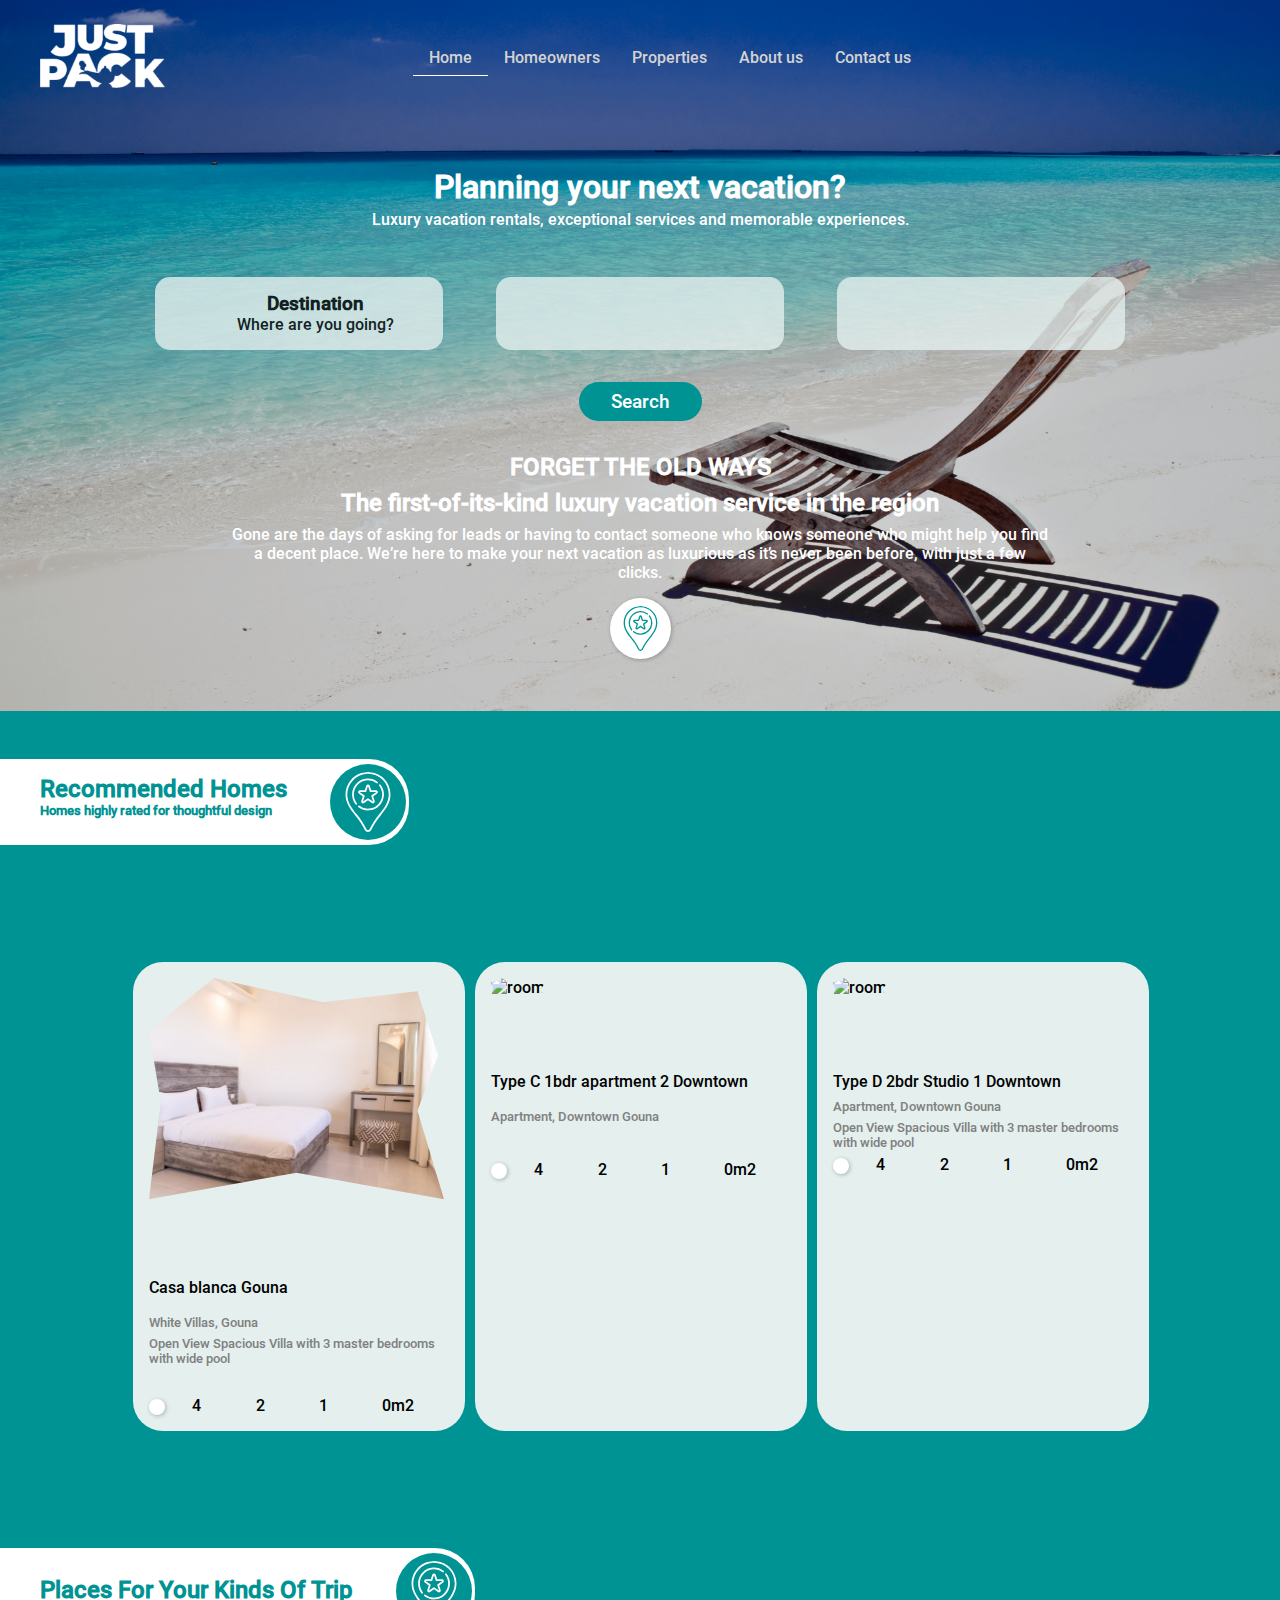
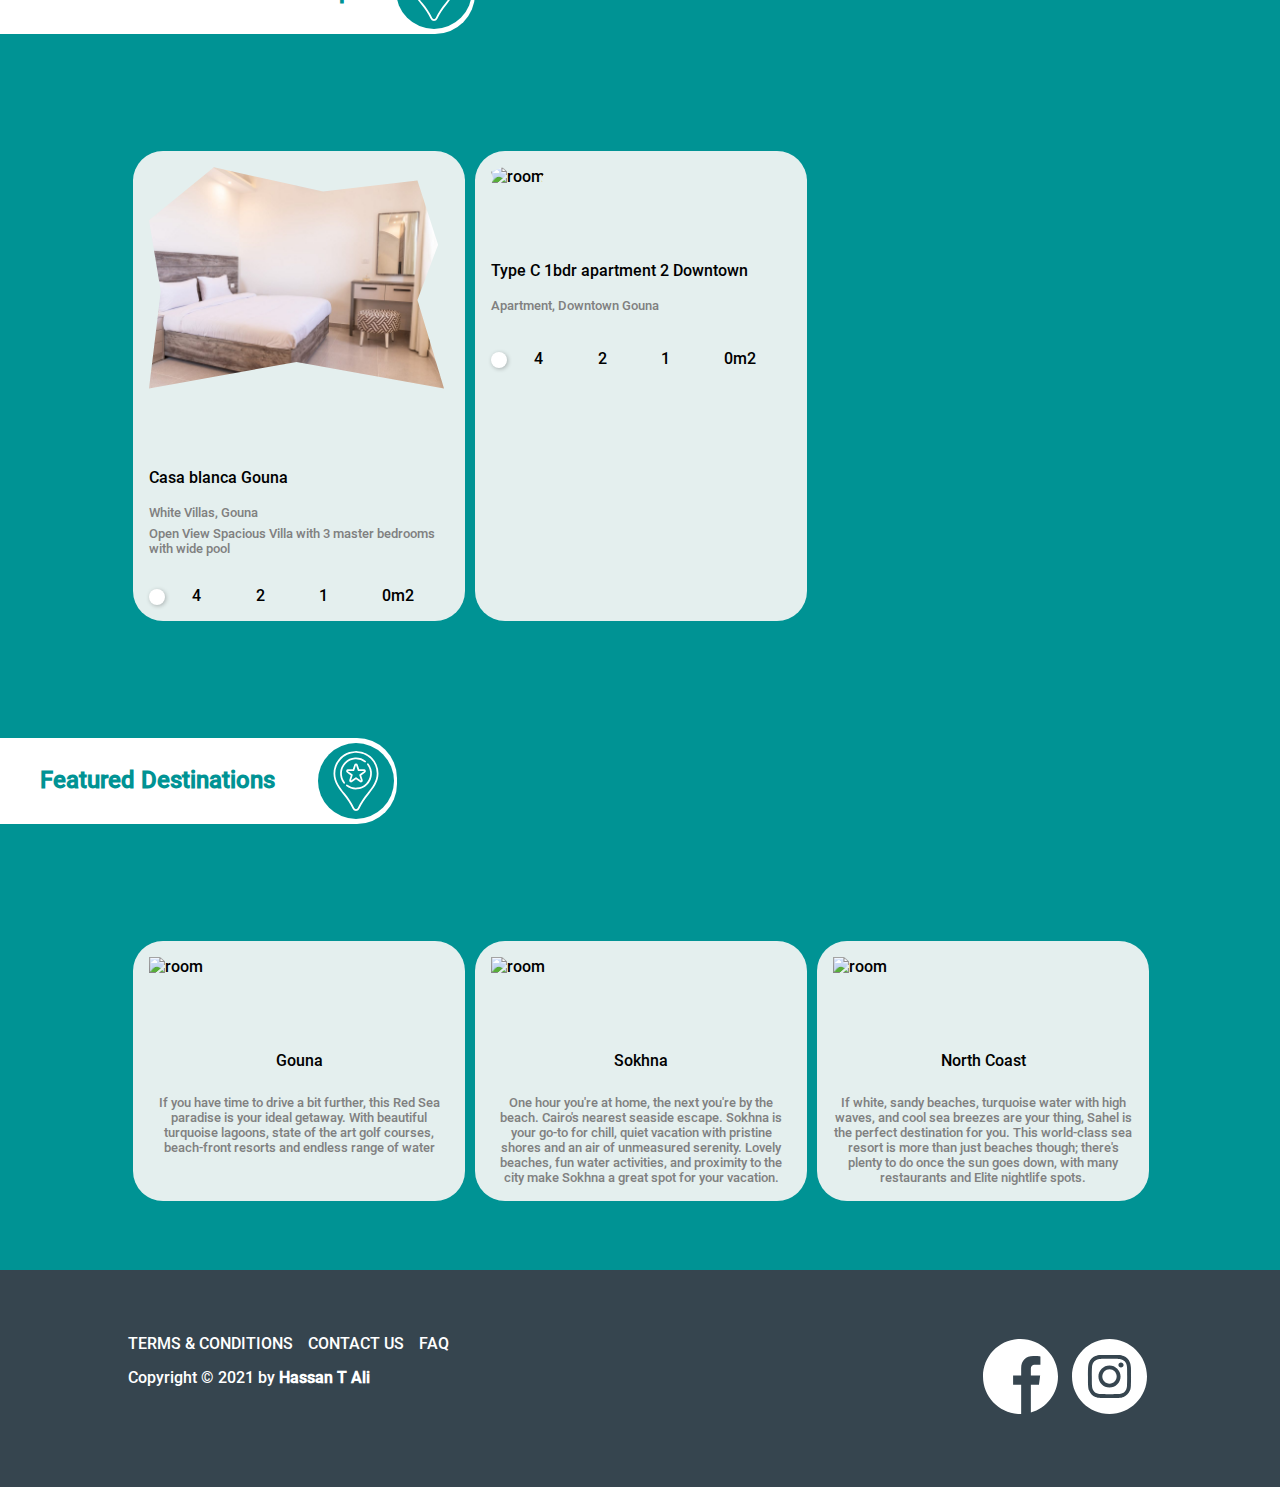
==== index.html @ eb142987 "add footer feature and static slider and two more banner" ====
<!DOCTYPE html>
<html lang="en">

<head>
    <meta charset="UTF-8">
    <meta http-equiv="X-UA-Compatible" content="IE=edge">
    <meta name="viewport" content="width=device-width, initial-scale=1.0">
    <title>Just Pack</title>
    <link rel="stylesheet" href="CSS/utilities.css">
    <link rel="stylesheet" href="CSS/style.css">
    <link rel="stylesheet" href="https://cdnjs.cloudflare.com/ajax/libs/font-awesome/6.0.0-beta3/css/all.min.css"
        integrity="sha512-Fo3rlrZj/k7ujTnHg4CGR2D7kSs0v4LLanw2qksYuRlEzO+tcaEPQogQ0KaoGN26/zrn20ImR1DfuLWnOo7aBA=="
        crossorigin="anonymous" referrerpolicy="no-referrer" />
</head>

<body>
    <header class="img-bg">
        <!-- Navbar -->
        <div class="navbar navbar-container container">
            <img src="images/Layer_1.png" alt="logo">
            <nav>
                <ul>
                    <li class="active"><a href="#">Home</a></li>
                    <li><a href="#">Homeowners</a></li>
                    <li><a href="#">Properties</a></li>
                    <li><a href="#">About us</a></li>
                    <li><a href="#">Contact us</a></li>
                    <li><i class="fas fa-globe-americas fa-2x"></i></li>
                </ul>
            </nav>
            <div class="end-nav">
                <ul>
                    <li><i class="fas fa-question-circle fa-2x"></i></li>
                    <li><i class="fas fa-sign-out-alt fa-2x"></i></li>
                </ul>
            </div>
        </div>
        <div class="title container">
            <h1>Planning your next vacation?</h1>
            <p>Luxury vacation rentals, exceptional services and memorable experiences.</p>
        </div>
        <form>
            <div class="checkout-from container">
                <div class="checkout checkout-btn">
                    <i class="fas fa-suitcase-rolling fa-2x"></i>
                    <div>
                        <h3>Destination</h3>
                        <p>Where are you going?</p>
                    </div>
                </div>
                <div class="checkout"></div>
                <div class="checkout"></div>
            </div>
            <button type="submit" class="search-btn">Search</button>
        </form>
        <div class="description container">
            <h2>FORGET THE OLD WAYS</h2>
            <h2 class="description-second-header">The first-of-its-kind luxury vacation service in the region</h3>
                <p class="description-paragraph">Gone are the days of asking for leads or having to contact someone
                    who
                    knows someone who might help
                    you
                    find a decent place. We’re here to make your next vacation as luxurious as it’s never been
                    before,
                    with
                    just a few clicks.</p>
                <div class="circle">
                    <img src="images/pin.svg" alt="pin">
                </div>
        </div>
    </header>
    <div class="banner">
        <div class="inline-block">
            <div class="bullet">
                <div class="banner-text">
                    <h2>Recommended Homes</h2>
                    <h5>Homes highly rated for thoughtful design</h5>
                </div>
                <img src="images/pin2.svg" alt="pin">
            </div>
        </div>
    </div>
    <div class="hotel-slider">
        <div class="prev" id="prevBtn"><i class="fas fa-arrow-circle-left fa-2x"></i></div>
        <div>
            <div class="slide-item displayFlex slide-visible">
                <div class="slide">
                    <div class="card-img">
                        <img src="images/hotel-one.jpg" alt="room">
                    </div>
                    <div class="card-description">
                        <a href="#">Casa blanca Gouna</a>
                        <div class="card-space">
                            <div class="card-location">
                                <i class="fas fa-map-marker-alt"></i>
                                <p>White Villas, Gouna</p>
                            </div>
                            <p>
                                Open View Spacious Villa with 3 master bedrooms with wide pool
                            </p>
                        </div>
                    </div>
                    <div class="card-icons">
                        <div class="circle-icon"><i class="fas fa-hand-point-up"></i></div>
                        <div class="icon-no">
                            <i class="fas fa-users"></i>
                            <span>4</span>
                        </div>
                        <div class="icon-no">
                            <i class="fas fa-bed"></i>
                            <span>2</span>
                        </div>
                        <div class="icon-no">
                            <i class="fas fa-bath"></i>
                            <span>1</span>
                        </div>
                        <div class="icon-no">
                            <i class="far fa-square"></i>
                            <span>0m2</span>
                        </div>
                    </div>
                </div>
                <div class="slide">
                    <div class="card-img">
                        <img src="https://www.justpack.app/wp-content/uploads/2021/10/Downtown-Keys-El-Gouna-Red-Sea-one-Bedroom-Apartment-living-room-and-TV-H20-vacation-rental-1.jpg"
                            alt="room">
                    </div>
                    <div class="card-description">
                        <a href="#">Type C 1bdr apartment 2 Downtown</a>
                        <div class="card-space">
                            <div class="card-location">
                                <i class="fas fa-map-marker-alt"></i>
                                <p> Apartment, Downtown Gouna</p>
                            </div>
                            <p></p>
                        </div>
                    </div>
                    <div class="card-icons">
                        <div class="circle-icon"><i class="fas fa-hand-point-up"></i></div>
                        <div class="icon-no">
                            <i class="fas fa-users"></i>
                            <span>4</span>
                        </div>
                        <div class="icon-no">
                            <i class="fas fa-bed"></i>
                            <span>2</span>
                        </div>
                        <div class="icon-no">
                            <i class="fas fa-bath"></i>
                            <span>1</span>
                        </div>
                        <div class="icon-no">
                            <i class="far fa-square"></i>
                            <span>0m2</span>
                        </div>
                    </div>
                </div>
                <div class="slide">
                    <div class="card-img">
                        <img src="https://www.justpack.app/wp-content/uploads/2021/10/20210130-DSC01580-Edit-4.jpg"
                            alt="room">
                    </div>
                    <div class="card-description">
                        <a href="#">Type D 2bdr Studio 1 Downtown </a>
                        <div class="card-location">
                            <i class="fas fa-map-marker-alt"></i>
                            <p>Apartment, Downtown Gouna</p>
                        </div>
                        <p>
                            Open View Spacious Villa with 3 master bedrooms with wide pool
                        </p>
                    </div>
                    <div class="card-icons">
                        <div class="circle-icon"><i class="fas fa-hand-point-up"></i></div>
                        <div class="icon-no">
                            <i class="fas fa-users"></i>
                            <span>4</span>
                        </div>
                        <div class="icon-no">
                            <i class="fas fa-bed"></i>
                            <span>2</span>
                        </div>
                        <div class="icon-no">
                            <i class="fas fa-bath"></i>
                            <span>1</span>
                        </div>
                        <div class="icon-no">
                            <i class="far fa-square"></i>
                            <span>0m2</span>
                        </div>
                    </div>
                </div>
            </div>
            <div class="slide-item displayFlex">
                <div class="slide">
                    <div class="card-img">
                        <img src="https://www.justpack.app/wp-content/uploads/2021/12/WhatsApp-Image-2021-12-04-at-3.42.44-PM-12-1-1200x900.jpeg"
                            alt="room">
                    </div>
                    <div class="card-description">
                        <a href="#">Casa blanca Gouna</a>
                        <div class="card-space">
                            <div class="card-location">
                                <i class="fas fa-map-marker-alt"></i>
                                <p>White Villas, Gouna</p>
                            </div>
                            <p>
                                Open View Spacious Villa with 3 master bedrooms with wide pool
                            </p>
                        </div>
                    </div>
                    <div class="card-icons">
                        <div class="circle-icon"><i class="fas fa-hand-point-up"></i></div>
                        <div class="icon-no">
                            <i class="fas fa-users"></i>
                            <span>4</span>
                        </div>
                        <div class="icon-no">
                            <i class="fas fa-bed"></i>
                            <span>2</span>
                        </div>
                        <div class="icon-no">
                            <i class="fas fa-bath"></i>
                            <span>1</span>
                        </div>
                        <div class="icon-no">
                            <i class="far fa-square"></i>
                            <span>0m2</span>
                        </div>
                    </div>
                </div>
                <div class="slide">
                    <div class="card-img">
                        <img src="https://www.justpack.app/wp-content/uploads/2021/12/WhatsApp-Image-2021-12-04-at-3.42.44-PM-8-1200x900.jpeg"
                            alt="room">
                    </div>
                    <div class="card-description">
                        <a href="#">Type C 1bdr apartment 2 Downtown</a>
                        <div class="card-space">
                            <div class="card-location">
                                <i class="fas fa-map-marker-alt"></i>
                                <p> Apartment, Downtown Gouna</p>
                            </div>
                            <p></p>
                        </div>
                    </div>
                    <div class="card-icons">
                        <div class="circle-icon"><i class="fas fa-hand-point-up"></i></div>
                        <div class="icon-no">
                            <i class="fas fa-users"></i>
                            <span>4</span>
                        </div>
                        <div class="icon-no">
                            <i class="fas fa-bed"></i>
                            <span>2</span>
                        </div>
                        <div class="icon-no">
                            <i class="fas fa-bath"></i>
                            <span>1</span>
                        </div>
                        <div class="icon-no">
                            <i class="far fa-square"></i>
                            <span>0m2</span>
                        </div>
                    </div>
                </div>
                <div class="slide">
                    <div class="card-img">
                        <img src="https://www.justpack.app/wp-content/uploads/2021/12/WhatsApp-Image-2021-12-04-at-3.42.44-PM-4-1-1200x900.jpeg"
                            alt="room">
                    </div>
                    <div class="card-description">
                        <a href="#">Type D 2bdr Studio 1 Downtown </a>
                        <div class="card-location">
                            <i class="fas fa-map-marker-alt"></i>
                            <p>Apartment, Downtown Gouna</p>
                        </div>
                        <p>
                            Open View Spacious Villa with 3 master bedrooms with wide pool
                        </p>
                    </div>
                    <div class="card-icons">
                        <div class="circle-icon"><i class="fas fa-hand-point-up"></i></div>
                        <div class="icon-no">
                            <i class="fas fa-users"></i>
                            <span>4</span>
                        </div>
                        <div class="icon-no">
                            <i class="fas fa-bed"></i>
                            <span>2</span>
                        </div>
                        <div class="icon-no">
                            <i class="fas fa-bath"></i>
                            <span>1</span>
                        </div>
                        <div class="icon-no">
                            <i class="far fa-square"></i>
                            <span>0m2</span>
                        </div>
                    </div>
                </div>
            </div>
            <div class="slide-item displayFlex">
                <div class="slide">
                    <div class="card-img">
                        <img src="https://www.justpack.app/wp-content/uploads/2021/10/El-Gouna-Red-Sea-H1-Building-Exterior-2-1-1200x900.jpg"
                            alt="room">
                    </div>
                    <div class="card-description">
                        <a href="#">Casa blanca Gouna</a>
                        <div class="card-space">
                            <div class="card-location">
                                <i class="fas fa-map-marker-alt"></i>
                                <p>White Villas, Gouna</p>
                            </div>
                            <p>
                                Open View Spacious Villa with 3 master bedrooms with wide pool
                            </p>
                        </div>
                    </div>
                    <div class="card-icons">
                        <div class="circle-icon"><i class="fas fa-hand-point-up"></i></div>
                        <div class="icon-no">
                            <i class="fas fa-users"></i>
                            <span>4</span>
                        </div>
                        <div class="icon-no">
                            <i class="fas fa-bed"></i>
                            <span>2</span>
                        </div>
                        <div class="icon-no">
                            <i class="fas fa-bath"></i>
                            <span>1</span>
                        </div>
                        <div class="icon-no">
                            <i class="far fa-square"></i>
                            <span>0m2</span>
                        </div>
                    </div>
                </div>
                <div class="slide">
                    <div class="card-img">
                        <img src="https://www.justpack.app/wp-content/uploads/2021/10/El-Gouna-Red-Sea-Two-Bedroom-Apartment-Terrace-1-1200x900.jpg"
                            alt="room">
                    </div>
                    <div class="card-description">
                        <a href="#">Type C 1bdr apartment 2 Downtown</a>
                        <div class="card-space">
                            <div class="card-location">
                                <i class="fas fa-map-marker-alt"></i>
                                <p> Apartment, Downtown Gouna</p>
                            </div>
                            <p></p>
                        </div>
                    </div>
                    <div class="card-icons">
                        <div class="circle-icon"><i class="fas fa-hand-point-up"></i></div>
                        <div class="icon-no">
                            <i class="fas fa-users"></i>
                            <span>4</span>
                        </div>
                        <div class="icon-no">
                            <i class="fas fa-bed"></i>
                            <span>2</span>
                        </div>
                        <div class="icon-no">
                            <i class="fas fa-bath"></i>
                            <span>1</span>
                        </div>
                        <div class="icon-no">
                            <i class="far fa-square"></i>
                            <span>0m2</span>
                        </div>
                    </div>
                </div>
                <div class="slide">
                    <div class="card-img">
                        <img src="https://www.justpack.app/wp-content/uploads/2021/10/Downtown-Keys-El-Gouna-Red-Sea-one-Bedroom-Apartment-King-bed-H20-vacation-rentals-1-1200x900.jpg"
                            alt="room">
                    </div>
                    <div class="card-description">
                        <a href="#">Type D 2bdr Studio 1 Downtown </a>
                        <div class="card-location">
                            <i class="fas fa-map-marker-alt"></i>
                            <p>Apartment, Downtown Gouna</p>
                        </div>
                        <p>
                            Open View Spacious Villa with 3 master bedrooms with wide pool
                        </p>
                    </div>
                    <div class="card-icons">
                        <div class="circle-icon"><i class="fas fa-hand-point-up"></i></div>
                        <div class="icon-no">
                            <i class="fas fa-users"></i>
                            <span>4</span>
                        </div>
                        <div class="icon-no">
                            <i class="fas fa-bed"></i>
                            <span>2</span>
                        </div>
                        <div class="icon-no">
                            <i class="fas fa-bath"></i>
                            <span>1</span>
                        </div>
                        <div class="icon-no">
                            <i class="far fa-square"></i>
                            <span>0m2</span>
                        </div>
                    </div>
                </div>
            </div>
        </div>
        <div class="next" id="nextBtn"><i class="fas fa-arrow-circle-right fa-2x"></i></div>
    </div>
    <div class="banner">
        <div class="inline-block">
            <div class="bullet">
                <div class="banner-text single-title">
                    <h2>Places For Your Kinds Of Trip</h2>
                </div>
                <img src="images/pin2.svg" alt="pin">
            </div>
        </div>
    </div>
    <div class="hotel-slider">
        <div class="prev-second"><i class="fas fa-arrow-circle-left fa-2x"></i></div>
        <div>
            <div class="slide-item-second displayFlex slide-visible">
                <div class="slide">
                    <div class="card-img">
                        <img src="images/hotel-one.jpg" alt="room">
                    </div>
                    <div class="card-description">
                        <a href="#">Casa blanca Gouna</a>
                        <div class="card-space">
                            <div class="card-location">
                                <i class="fas fa-map-marker-alt"></i>
                                <p>White Villas, Gouna</p>
                            </div>
                            <p>
                                Open View Spacious Villa with 3 master bedrooms with wide pool
                            </p>
                        </div>
                    </div>
                    <div class="card-icons">
                        <div class="circle-icon"><i class="fas fa-hand-point-up"></i></div>
                        <div class="icon-no">
                            <i class="fas fa-users"></i>
                            <span>4</span>
                        </div>
                        <div class="icon-no">
                            <i class="fas fa-bed"></i>
                            <span>2</span>
                        </div>
                        <div class="icon-no">
                            <i class="fas fa-bath"></i>
                            <span>1</span>
                        </div>
                        <div class="icon-no">
                            <i class="far fa-square"></i>
                            <span>0m2</span>
                        </div>
                    </div>
                </div>
                <div class="slide">
                    <div class="card-img">
                        <img src="https://www.justpack.app/wp-content/uploads/2021/10/Downtown-Keys-El-Gouna-Red-Sea-one-Bedroom-Apartment-living-room-and-TV-H20-vacation-rental-1.jpg"
                            alt="room">
                    </div>
                    <div class="card-description">
                        <a href="#">Type C 1bdr apartment 2 Downtown</a>
                        <div class="card-space">
                            <div class="card-location">
                                <i class="fas fa-map-marker-alt"></i>
                                <p> Apartment, Downtown Gouna</p>
                            </div>
                            <p></p>
                        </div>
                    </div>
                    <div class="card-icons">
                        <div class="circle-icon"><i class="fas fa-hand-point-up"></i></div>
                        <div class="icon-no">
                            <i class="fas fa-users"></i>
                            <span>4</span>
                        </div>
                        <div class="icon-no">
                            <i class="fas fa-bed"></i>
                            <span>2</span>
                        </div>
                        <div class="icon-no">
                            <i class="fas fa-bath"></i>
                            <span>1</span>
                        </div>
                        <div class="icon-no">
                            <i class="far fa-square"></i>
                            <span>0m2</span>
                        </div>
                    </div>
                </div>
                <div class="slide" style="visibility: hidden;">

                </div>
            </div>
        </div>
        <div class="next-second"><i class="fas fa-arrow-circle-right fa-2x"></i></div>
    </div>
    <div class="banner">
        <div class="inline-block">
            <div class="bullet">
                <div class="banner-text single-title">
                    <h2>Featured Destinations</h2>
                </div>
                <img src="images/pin2.svg" alt="pin">
            </div>
        </div>
    </div>
    <div class="hotel-slider">
        <div class="prev-second"><i class="fas fa-arrow-circle-left fa-2x"></i></div>
        <div>
            <div class="slide-item-second displayFlex slide-visible">
                <div class="slide">
                    <div class="card-img-full">
                        <img src="https://www.justpack.app/wp-content/uploads/2020/03/Gouna0.png" alt="room">
                    </div>
                    <div class="card-description-article">
                        <a href="#">Gouna</a>
                        <p>
                            If you have time to drive a bit further, this Red Sea paradise is your ideal getaway. With
                            beautiful turquoise lagoons, state of the art golf courses, beach-front resorts and endless
                            range of water
                        </p>
                    </div>
                </div>
                <div class="slide">
                    <div class="card-img-full">
                        <img src="https://www.justpack.app/wp-content/uploads/2020/03/Sokhna0.png" alt="room">
                    </div>
                    <div class="card-description-article">
                        <a href="#">Sokhna</a>
                        <p>
                            One hour you're at home, the next you're by the beach. Cairo's nearest seaside escape.
                            Sokhna is your go-to for chill, quiet vacation with pristine shores and an air of unmeasured
                            serenity. Lovely beaches, fun water activities, and proximity to the city make Sokhna a
                            great spot for your vacation.
                        </p>
                    </div>
                </div>
                <div class="slide">
                    <div class="card-img-full">
                        <img src="https://www.justpack.app/wp-content/uploads/2018/12/sahel.png" alt="room">
                    </div>
                    <div class="card-description-article">
                        <a href="#">North Coast</a>
                        <p>
                            If white, sandy beaches, turquoise water with high waves, and cool sea breezes are your
                            thing, Sahel is the perfect destination for you. This world-class sea resort is more than
                            just beaches though; there's plenty to do once the sun goes down, with many restaurants and
                            Elite nightlife spots.
                        </p>
                    </div>
                </div>
            </div>
        </div>
        <div class="next-second"><i class="fas fa-arrow-circle-right fa-2x"></i></div>
    </div>
    <div class="footer">
        <div class="container contact">
            <div class="contact-description">
                <nav>
                    <ul>
                        <li><a href="#">TERMS & CONDITIONS</a></li>
                        <li><a href="#">CONTACT US</a></li>
                        <li><a href="#">FAQ</a></li>
                    </ul>
                </nav>
                <p>Copyright © 2021 by <span><strong>Hassan T Ali</strong></span></p>
            </div>
            <div class="social-contact">
                <img src="images/facebook.svg" alt="facebook">
                <img src="images/instagram.svg" alt="instagram">
            </div>
        </div>
    </div>
</body>
<script src="JS/script.js"></script>

</html>
---- CSS/utilities.css ----
.container {
    max-width: 80%;
    margin: 0 auto;
    overflow: auto;
    padding: 0 2.5rem;
}
---- CSS/style.css ----
@font-face {
  font-family: 'Roboto';
  src: url('../font/Roboto/Roboto-Medium.ttf') format('truetype'),
    url('../font/Roboto/Roboto-Black.ttf') format('truetype'),
    url('../font/Roboto/Roboto-Bold.ttf') format('truetype'),
    url('../font/Roboto/Roboto-Light.ttf') format('truetype'),
    url('../font/Roboto/Roboto-Medium.ttf') format('truetype'),
    url('../font/Roboto/Roboto-Regular.ttf') format('truetype'),
    url('../font/Roboto/Roboto-Thin.ttf') format('truetype');
}
* {
  margin: 0;
  padding: 0;
  font-family: 'Roboto', sans-serif;
}

/* header */
header {
  padding-bottom: 3rem;
}
.img-bg {
  background-image: url('../images/homepage_bg_img.png');
  background-size: cover;
  background-position: center;
  text-align: center;
  background-repeat: no-repeat;
  width: 100%;
  display: inline-block;
}

/* navbar */

.navbar {
  display: flex;
  justify-content: space-between;
}
.navbar-container {
  max-width: 95%;
  padding: 1.5rem 2.5rem 0;
}
.navbar img {
  height: 4em;
}
.navbar li {
  list-style-type: none;
}
.navbar nav {
  margin-top: 1rem;
}
.navbar nav ul {
  display: flex;
  flex-direction: row;
}
.navbar nav ul li {
  padding: 0.5rem 1rem;
}
.navbar nav ul li i {
  color: white;
}
.navbar nav ul li a {
  text-decoration: none;
  color: lightgrey;
  font-size: 1rem;
}
.navbar nav ul li a:hover {
  color: white;
}
.active {
  color: white;
  border-bottom: 1px solid white;
}

.end-nav {
  margin-top: 1rem;
}
.end-nav ul {
  display: flex;
  flex-direction: row;
}
.end-nav ul li {
  padding: 0.5rem;
  color: white;
}

/* end */

/* title */

.title {
  margin-top: 5em;
  color: white;
}
.title p {
  margin-top: 0.25rem;
}

/* checkout */

.checkout-from {
  display: flex;
  justify-content: space-around;
  margin-top: 3em;
}
.checkout {
  width: 25%;
  border-radius: 15px;
  opacity: 80%;
  background-color: #e4efee;
  padding: 1rem;
}
.checkout-btn {
  display: flex;
  flex-direction: row;
  align-items: center;
  justify-content: space-evenly;
}
.search-btn {
  margin: 2rem;
  color: white;
  background-color: #009394;
  border: none;
  padding: 0.5rem 2rem;
  font-size: larger;
  border-radius: 20px;
  -webkit-border-radius: 20px;
  -moz-border-radius: 20px;
  -ms-border-radius: 20px;
  -o-border-radius: 20px;
}

/* description */

.description {
  display: flex;
  flex-direction: column;
  justify-content: center;
  color: white;
}
.description-second-header {
  margin: 0.5rem 0;
}
.description-paragraph {
  width: 80%;
  text-align: center;
  margin: 0 auto;
}
.circle {
  margin-top: 1rem;
}
.circle img {
  background-color: #ffffff;
  padding: 0.5rem;
  border-radius: 50%;
  -webkit-border-radius: 50%;
  -moz-border-radius: 50%;
  -ms-border-radius: 50%;
  -o-border-radius: 50%;
  width: 45px;
  height: 45px;
  box-shadow: 1px 1px 4px #00000042;
}

/* banner */

.banner {
  background-color: #009394;
  color: #009394;
  padding: 3rem 0;
}
.bullet {
  background-color: white;
  display: flex;
  flex-direction: row;
  border-top-right-radius: 40px;
  border-bottom-right-radius: 40px;
}
.banner-text {
  padding: 1rem 2.5rem;
}
.bullet img {
  background-color: #009394;
  width: 60px;
  height: 60px;
  padding: 00.5rem;
  border-radius: 50%;
  -webkit-border-radius: 50%;
  -moz-border-radius: 50%;
  -ms-border-radius: 50%;
  -o-border-radius: 50%;
  margin: 5px 3px;
}
.inline-block {
  display: inline-block;
}
.single-title {
  margin: 12px auto;
}

/* slider */

.hotel-slider {
  padding: 4rem 8rem;
  background-color: #009394;
  overflow: hidden;
  position: relative;
  display: flex;
  justify-content: space-around;
  align-items: center;
}
.hotel-slider i {
  color: #e4efee;
  cursor: pointer;
}
.slide {
  margin: 5px;
  transition: 1s;
  background-color: #e4efee;
  border-radius: 30px;
  padding: 1rem;
  display: flex;
  flex-direction: column;
  align-content: space-between;
  width: 300px;
  -webkit-border-radius: 30px;
  -moz-border-radius: 30px;
  -ms-border-radius: 30px;
  -o-border-radius: 30px;
}
.slide .card-img img {
  width: 295px;
  margin: 0 auto 75px;
  clip-path: polygon(
    59% 11%,
    91% 6%,
    98% 35%,
    91% 60%,
    100% 100%,
    50% 88%,
    0 100%,
    4% 56%,
    0 24%,
    22% 0
  );
}
.slide .card-img-full {
  margin-bottom: 75px;
}
.slide .card-img-full img {
  width: 295px;
}
.slide .card-description a {
  text-decoration: none;
  color: black;
  margin: 1rem 0;
}
.slide .card-description a:hover {
  color: #da680f;
  text-decoration: underline;
}
.slide .card-description .card-location {
  padding: 5px 0;
  color: grey;
}
.slide .card-description .card-location p {
  display: inline;
  font-weight: 100;
}
.slide .card-description .card-location i {
  color: black;
}
.slide .card-description p {
  font-weight: 100;
  color: grey;
}
.slide .card-description .card-space {
  margin: 10px auto 25px;
}
.slide .card-description-article {
  text-align: center;
}
.slide .card-description-article a {
  text-decoration: none;
  color: black;
}
.slide .card-description-article a:hover {
  text-decoration: underline;
  color: #da680f;
}
.slide .card-description-article p {
  margin-top: 25px;
  color: grey;
}
.card-icons {
  margin-top: 5px;
  display: flex;
  align-items: flex-end;
}
.card-icons i {
  color: black;
}
.circle-icon {
  background-color: #ffffff;
  padding: 0.5rem;
  border-radius: 50%;
  box-shadow: 1px 1px 4px #00000042;
}
.circle-icon i {
  width: 15px;
  height: 15px;
}
.icon-no {
  padding: 0 1.7rem;
  display: flex;
  flex-direction: column;
  align-items: center;
}
.slide p {
  font-size: small;
  width: auto;
}
.displayFlex {
  display: flex;
}
.slide-item,
.slide-item-hidden {
  display: none;
}
.slide-visible {
  display: flex;
  animation: fadeVisibility 0.5s;
}
.carousel-btns {
  display: flex;
  justify-content: space-around;
}

/* footer */

.footer {
  background-color: #36454f;
  padding: 4rem 0;
}
.footer .contact-description {
  color: #ffffff;
}
.footer .contact-description nav {
  margin-bottom: 15px;
}
.footer .contact-description nav ul {
  display: flex;
  list-style-type: none;
}
.footer .contact-description nav ul li {
  padding-right: 15px;
}
.footer .contact-description nav ul li a {
  text-decoration: none;
  color: #ffffff;
}
.footer .contact-description nav ul li a:hover {
  text-decoration: underline;
  color: #da680f;
}
.social-contact img {
  width: 75px;
  margin: 5px;
}
.contact {
  display: flex;
  flex-direction: row;
  justify-content: space-between;
}

@keyframes fadeVisibility {
  0% {
    opacity: 0;
  }
  100% {
    opacity: 1;
    transition: opacity ease-in;
  }
}

@media screen and (max-width: 1120px) {
  .hotel-slider,
  .slide-item,
  .slide-item-second,
  .contact {
    flex-direction: column;
  }
  .contact {
    align-items: center;
  }
  .contact .social-contact {
    margin-top: 50px;
  }
}
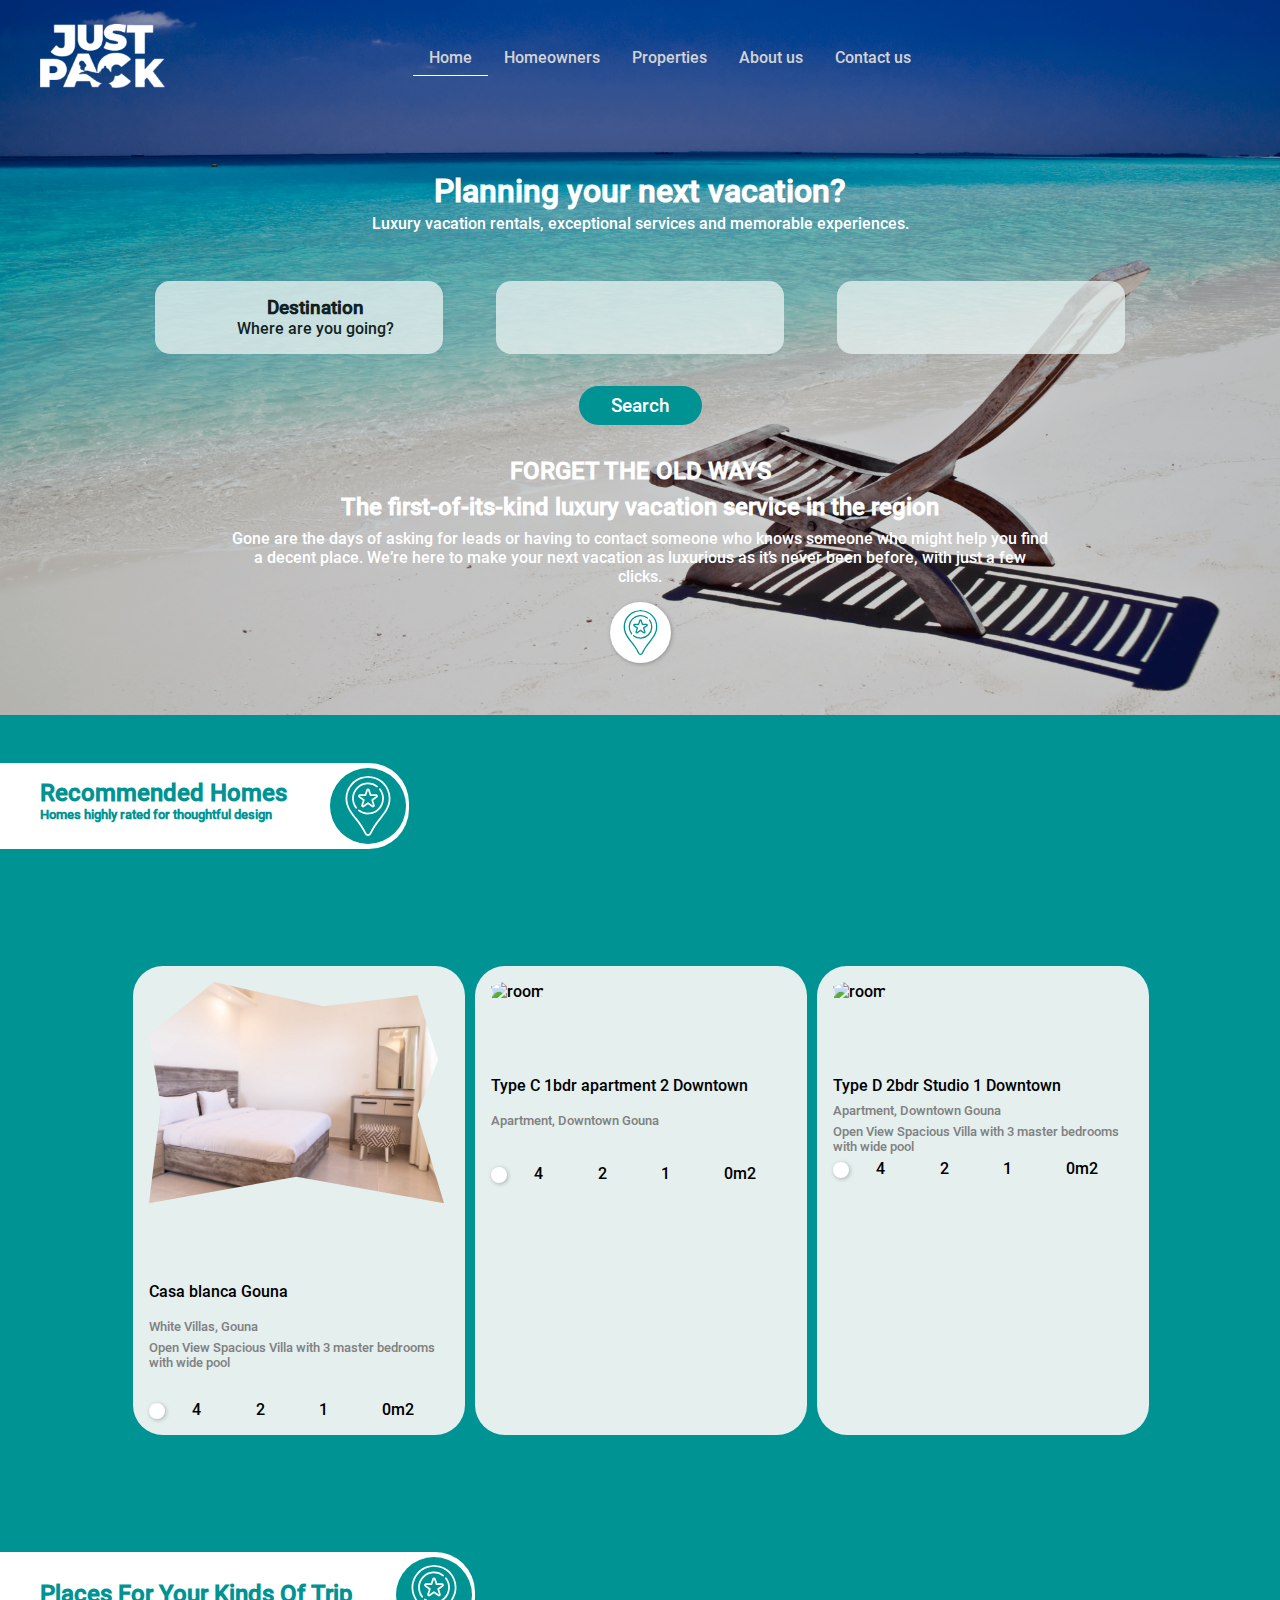
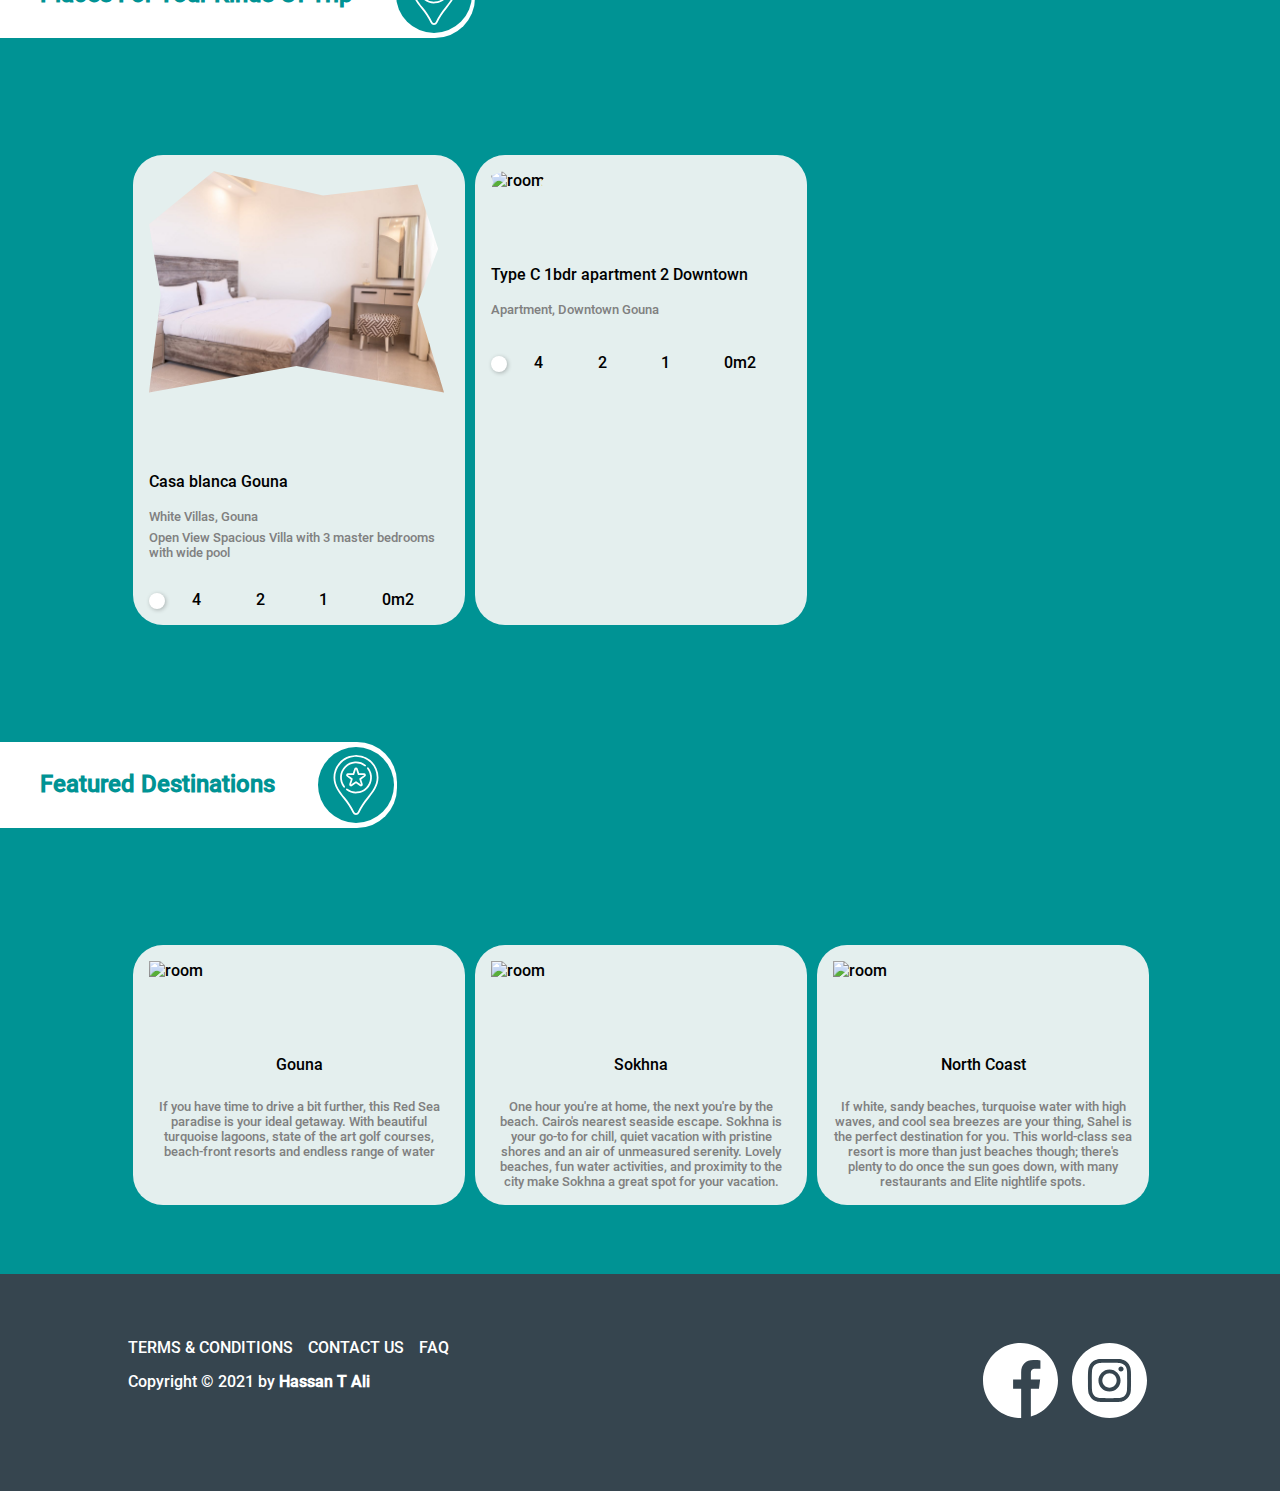
==== commit fd6c34ff: "add Side Bar Feature" ====
--- a/index.html
+++ b/index.html
@@ -17,7 +17,10 @@
     <header class="img-bg">
         <!-- Navbar -->
         <div class="navbar navbar-container container">
-            <img src="images/Layer_1.png" alt="logo">
+            <div>
+                <img src="images/Layer_1.png" alt="logo">
+                <i class="arrow down arrow-down" id="sidebar-down-arrow"></i>
+            </div>
             <nav>
                 <ul>
                     <li class="active"><a href="#">Home</a></li>
@@ -581,6 +584,22 @@
             </div>
         </div>
     </div>
+    <div class="side-bar" id="side-bar">
+        <nav>
+            <i class="arrow left arrow-sidebar" id="sidebar-left-arrow"></i>
+            <a href="#">Home</a>
+            <hr>
+            <nav>
+                <ul>
+                    <li>Homeowners</li>
+                    <li>Properties</li>
+                    <li>About Us</li>
+                    <li>Contact Us</li>
+                    <li>Terms and Conditions</li>
+                </ul>
+            </nav>
+        </nav>
+    </div>
 </body>
 <script src="JS/script.js"></script>
 
--- a/CSS/style.css
+++ b/CSS/style.css
@@ -40,6 +40,23 @@
 }
 .navbar img {
   height: 4em;
+}
+
+.arrow {
+  border: solid white;
+  border-width: 0 3px 3px 0;
+  padding: 3px;
+  margin: 0 0 25px 5px;
+  cursor: pointer;
+  display:none;
+}
+.down {
+  transform: rotate(45deg);
+  -webkit-transform: rotate(45deg);
+}
+.left {
+  transform: rotate(135deg);
+  -webkit-transform: rotate(135deg);
 }
 .navbar li {
   list-style-type: none;
@@ -370,7 +387,31 @@
   flex-direction: row;
   justify-content: space-between;
 }
-
+.side-bar {
+  height: 100%;
+  position: absolute;
+  top: 0;
+  left: 0;
+  background-color: #36454F;
+  color: #66AAFF;
+  width: 300px;
+  padding: 20px;
+  display: none;
+}
+.side-bar .arrow-sidebar {
+  margin: 0 0 30px;
+}
+.side-bar a {
+  text-decoration: none;
+  color: white;
+}
+.side-bar hr {
+  margin: 25px 0 0 0;
+}
+.side-bar nav ul li{
+  padding: 20px 0;
+  list-style: none;
+}
 @keyframes fadeVisibility {
   0% {
     opacity: 0;
@@ -395,3 +436,19 @@
     margin-top: 50px;
   }
 }
+
+@media screen and (max-width: 992px) {
+  .navbar nav {
+    display: none;
+  }
+  .arrow{
+    display: inline-block;
+  }
+  .checkout-from {
+    flex-direction: column;
+    align-items: center;
+  }
+  .checkout-from .checkout {
+    margin: 15px 0;
+  }
+}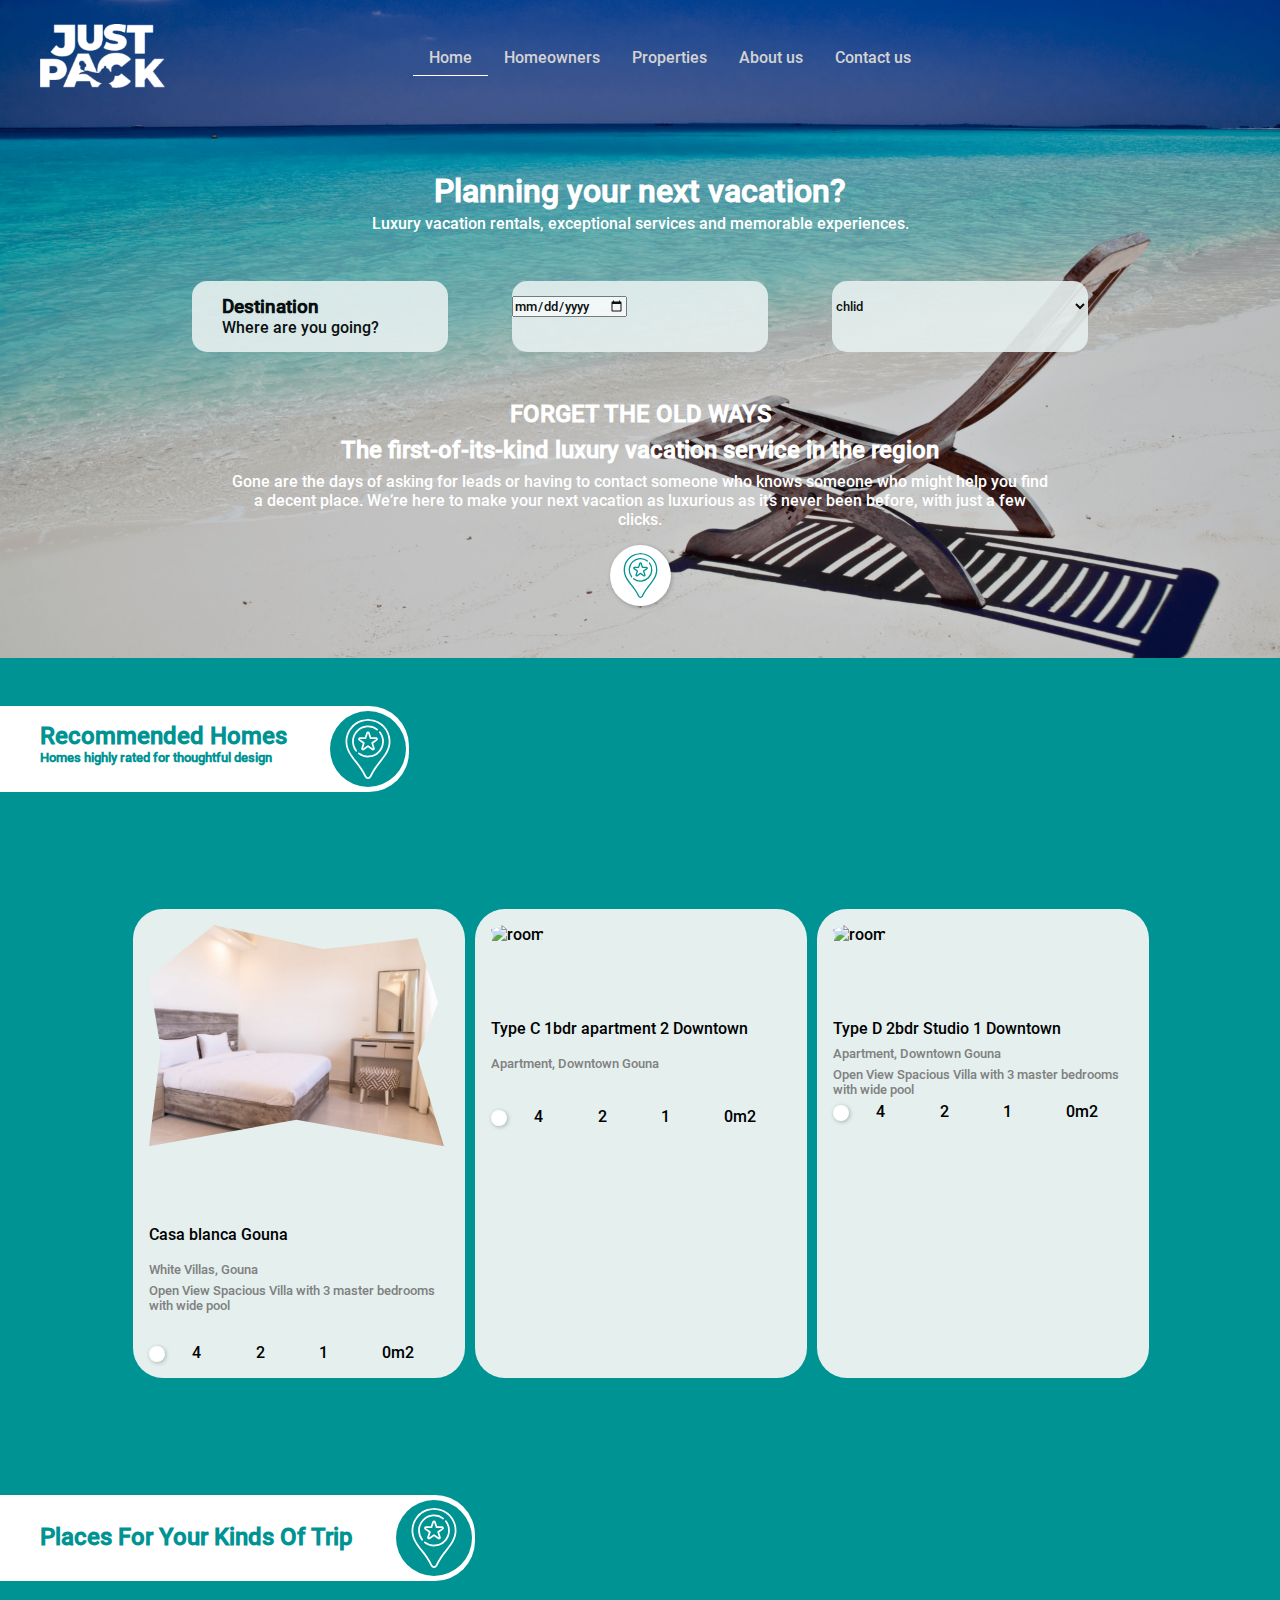
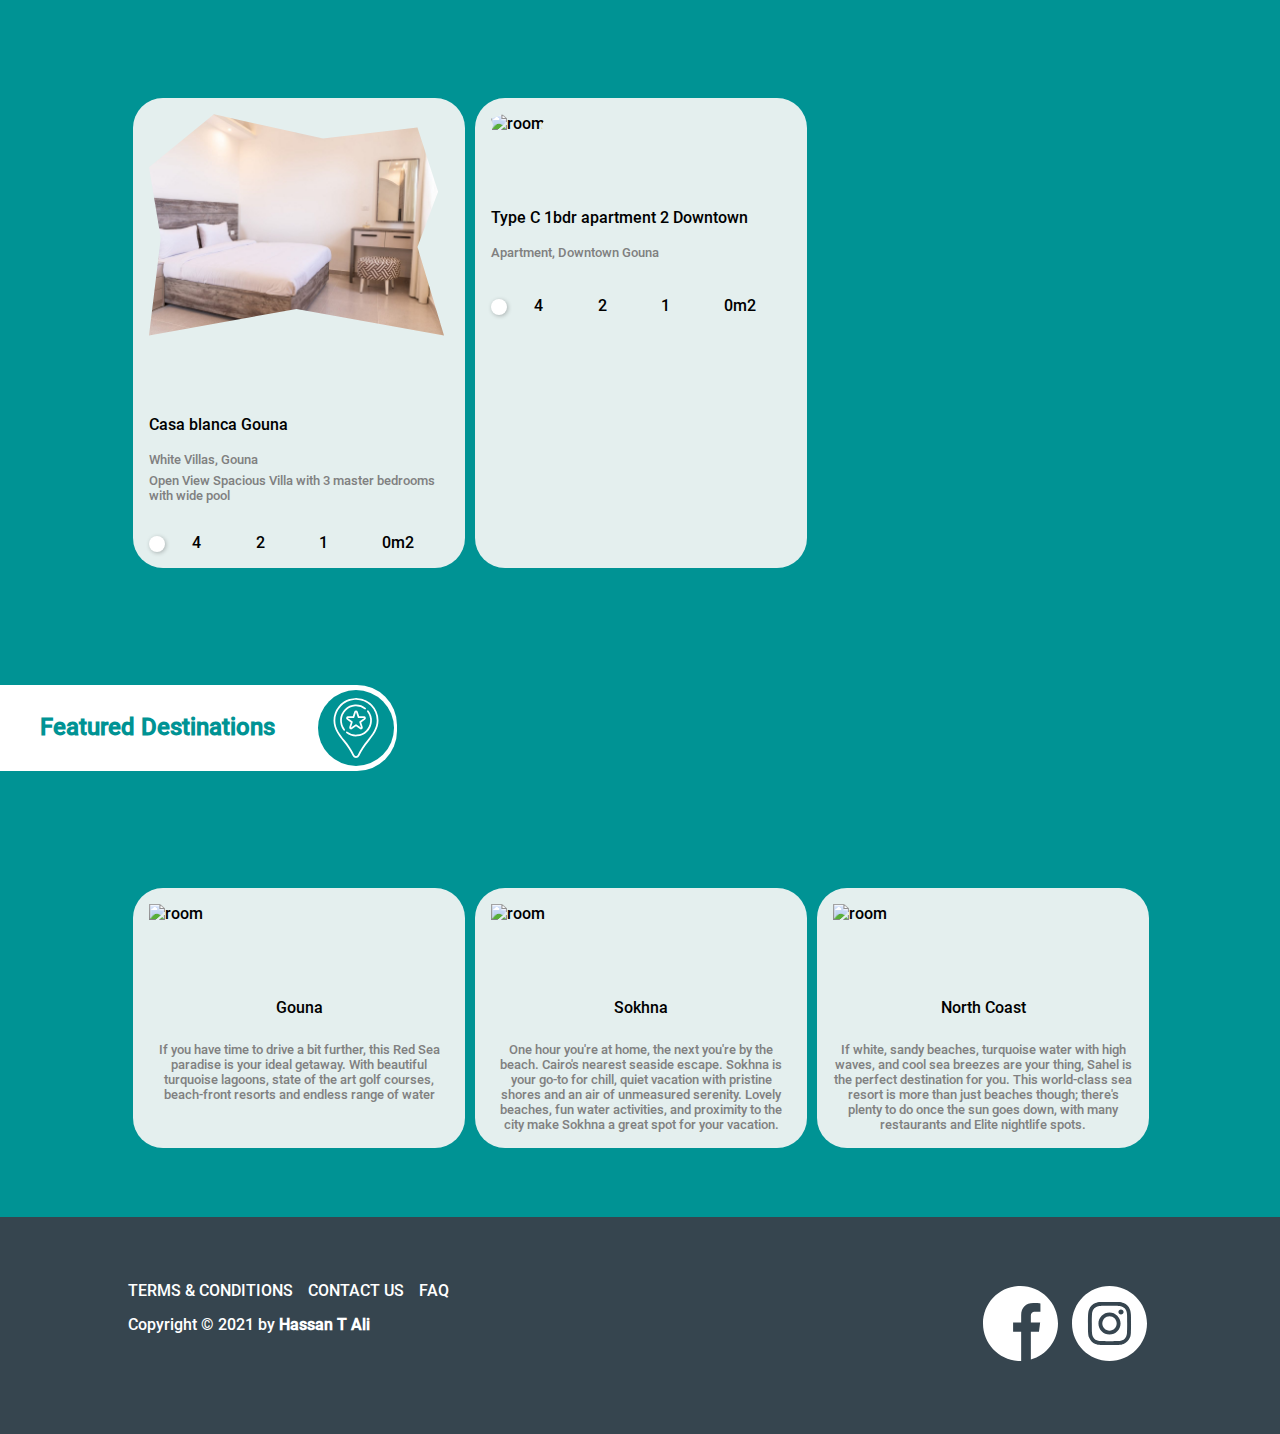
==== commit be376f2d: "update destination-btn" ====
--- a/index.html
+++ b/index.html
@@ -1,606 +1,627 @@
 <!DOCTYPE html>
 <html lang="en">
 
-<head>
-    <meta charset="UTF-8">
-    <meta http-equiv="X-UA-Compatible" content="IE=edge">
-    <meta name="viewport" content="width=device-width, initial-scale=1.0">
-    <title>Just Pack</title>
-    <link rel="stylesheet" href="CSS/utilities.css">
-    <link rel="stylesheet" href="CSS/style.css">
-    <link rel="stylesheet" href="https://cdnjs.cloudflare.com/ajax/libs/font-awesome/6.0.0-beta3/css/all.min.css"
-        integrity="sha512-Fo3rlrZj/k7ujTnHg4CGR2D7kSs0v4LLanw2qksYuRlEzO+tcaEPQogQ0KaoGN26/zrn20ImR1DfuLWnOo7aBA=="
-        crossorigin="anonymous" referrerpolicy="no-referrer" />
-</head>
+    <head>
+        <meta charset="UTF-8">
+        <meta http-equiv="X-UA-Compatible" content="IE=edge">
+        <meta name="viewport" content="width=device-width, initial-scale=1.0">
+        <title>Just Pack</title>
+        <link rel="stylesheet" href="CSS/utilities.css">
+        <link rel="stylesheet" href="CSS/style.css">
+        <link rel="stylesheet" href="https://cdnjs.cloudflare.com/ajax/libs/font-awesome/6.0.0-beta3/css/all.min.css"
+            integrity="sha512-Fo3rlrZj/k7ujTnHg4CGR2D7kSs0v4LLanw2qksYuRlEzO+tcaEPQogQ0KaoGN26/zrn20ImR1DfuLWnOo7aBA=="
+            crossorigin="anonymous" referrerpolicy="no-referrer" />
+    </head>
 
-<body>
-    <header class="img-bg">
-        <!-- Navbar -->
-        <div class="navbar navbar-container container">
+    <body>
+        <header class="img-bg">
+            <!-- Navbar -->
+            <div class="navbar navbar-container container">
+                <div>
+                    <img src="images/Layer_1.png" alt="logo">
+                    <i class="arrow down arrow-down" id="sidebar-down-arrow"></i>
+                </div>
+                <nav>
+                    <ul>
+                        <li class="active"><a href="#">Home</a></li>
+                        <li><a href="#">Homeowners</a></li>
+                        <li><a href="#">Properties</a></li>
+                        <li><a href="#">About us</a></li>
+                        <li><a href="#">Contact us</a></li>
+                        <li><i class="fas fa-globe-americas fa-2x"></i></li>
+                    </ul>
+                </nav>
+                <div class="end-nav">
+                    <ul>
+                        <li><i class="fas fa-question-circle fa-2x"></i></li>
+                        <li><i class="fas fa-sign-out-alt fa-2x"></i></li>
+                    </ul>
+                </div>
+            </div>
+            <div class="title container">
+                <h1>Planning your next vacation?</h1>
+                <p>Luxury vacation rentals, exceptional services and memorable experiences.</p>
+            </div>
+            <form>
+                <div class="fowm-section container">
+                    <div class="form-content destination" id="form-btn">
+                        <div class="overlay"></div>
+                            <div class="form-content-text">
+                                <i class="fas fa-suitcase-rolling fa-2x"></i>
+                                <div class="destination-btn-desc">
+                                    <h3>Destination</h3>
+                                    <p id="destination-place">Where are you going?</p>
+                                </div>
+                            </div>
+                        <div class="dropdown-desen" id="destination-list">
+                            <ul>
+                                <li id="destination-list-item">Gouna</li>
+                                <li id="destination-list-item">so5na</li>
+                                <li id="destination-list-item">north Coast</li>
+                            </ul>
+                        </div>
+                    </div>
+                    <div class="form-content">
+                        <input type="date" name="date" id="date" class="date-form-btn">
+                    </div>
+                    <div class="form-content">
+                        <select name="people" id="people" class="people-form-btn">
+                            <option value="chlid">chlid</option>
+                            <option value="Adult">Adult</option>
+                        </select>
+                    </div>
+                </div>
+            </form>
+            <div class="description container">
+                <h2>FORGET THE OLD WAYS</h2>
+                <h2 class="description-second-header">The first-of-its-kind luxury vacation service in the region</h3>
+                    <p class="description-paragraph">Gone are the days of asking for leads or having to contact someone
+                        who
+                        knows someone who might help
+                        you
+                        find a decent place. We’re here to make your next vacation as luxurious as it’s never been
+                        before,
+                        with
+                        just a few clicks.</p>
+                    <div class="circle">
+                        <img src="images/pin.svg" alt="pin">
+                    </div>
+            </div>
+        </header>
+        <div class="banner">
+            <div class="inline-block">
+                <div class="bullet">
+                    <div class="banner-text">
+                        <h2>Recommended Homes</h2>
+                        <h5>Homes highly rated for thoughtful design</h5>
+                    </div>
+                    <img src="images/pin2.svg" alt="pin">
+                </div>
+            </div>
+        </div>
+        <div class="hotel-slider">
+            <div class="prev" id="prevBtn"><i class="fas fa-arrow-circle-left fa-2x"></i></div>
             <div>
-                <img src="images/Layer_1.png" alt="logo">
-                <i class="arrow down arrow-down" id="sidebar-down-arrow"></i>
-            </div>
-            <nav>
-                <ul>
-                    <li class="active"><a href="#">Home</a></li>
-                    <li><a href="#">Homeowners</a></li>
-                    <li><a href="#">Properties</a></li>
-                    <li><a href="#">About us</a></li>
-                    <li><a href="#">Contact us</a></li>
-                    <li><i class="fas fa-globe-americas fa-2x"></i></li>
-                </ul>
-            </nav>
-            <div class="end-nav">
-                <ul>
-                    <li><i class="fas fa-question-circle fa-2x"></i></li>
-                    <li><i class="fas fa-sign-out-alt fa-2x"></i></li>
-                </ul>
-            </div>
-        </div>
-        <div class="title container">
-            <h1>Planning your next vacation?</h1>
-            <p>Luxury vacation rentals, exceptional services and memorable experiences.</p>
-        </div>
-        <form>
-            <div class="checkout-from container">
-                <div class="checkout checkout-btn">
-                    <i class="fas fa-suitcase-rolling fa-2x"></i>
-                    <div>
-                        <h3>Destination</h3>
-                        <p>Where are you going?</p>
-                    </div>
-                </div>
-                <div class="checkout"></div>
-                <div class="checkout"></div>
-            </div>
-            <button type="submit" class="search-btn">Search</button>
-        </form>
-        <div class="description container">
-            <h2>FORGET THE OLD WAYS</h2>
-            <h2 class="description-second-header">The first-of-its-kind luxury vacation service in the region</h3>
-                <p class="description-paragraph">Gone are the days of asking for leads or having to contact someone
-                    who
-                    knows someone who might help
-                    you
-                    find a decent place. We’re here to make your next vacation as luxurious as it’s never been
-                    before,
-                    with
-                    just a few clicks.</p>
-                <div class="circle">
-                    <img src="images/pin.svg" alt="pin">
-                </div>
-        </div>
-    </header>
-    <div class="banner">
-        <div class="inline-block">
-            <div class="bullet">
-                <div class="banner-text">
-                    <h2>Recommended Homes</h2>
-                    <h5>Homes highly rated for thoughtful design</h5>
-                </div>
-                <img src="images/pin2.svg" alt="pin">
-            </div>
-        </div>
-    </div>
-    <div class="hotel-slider">
-        <div class="prev" id="prevBtn"><i class="fas fa-arrow-circle-left fa-2x"></i></div>
-        <div>
-            <div class="slide-item displayFlex slide-visible">
-                <div class="slide">
-                    <div class="card-img">
-                        <img src="images/hotel-one.jpg" alt="room">
-                    </div>
-                    <div class="card-description">
-                        <a href="#">Casa blanca Gouna</a>
-                        <div class="card-space">
+                <div class="slide-item displayFlex slide-visible">
+                    <div class="slide">
+                        <div class="card-img">
+                            <img src="images/hotel-one.jpg" alt="room">
+                        </div>
+                        <div class="card-description">
+                            <a href="#">Casa blanca Gouna</a>
+                            <div class="card-space">
+                                <div class="card-location">
+                                    <i class="fas fa-map-marker-alt"></i>
+                                    <p>White Villas, Gouna</p>
+                                </div>
+                                <p>
+                                    Open View Spacious Villa with 3 master bedrooms with wide pool
+                                </p>
+                            </div>
+                        </div>
+                        <div class="card-icons">
+                            <div class="circle-icon"><i class="fas fa-hand-point-up"></i></div>
+                            <div class="icon-no">
+                                <i class="fas fa-users"></i>
+                                <span>4</span>
+                            </div>
+                            <div class="icon-no">
+                                <i class="fas fa-bed"></i>
+                                <span>2</span>
+                            </div>
+                            <div class="icon-no">
+                                <i class="fas fa-bath"></i>
+                                <span>1</span>
+                            </div>
+                            <div class="icon-no">
+                                <i class="far fa-square"></i>
+                                <span>0m2</span>
+                            </div>
+                        </div>
+                    </div>
+                    <div class="slide">
+                        <div class="card-img">
+                            <img src="https://www.justpack.app/wp-content/uploads/2021/10/Downtown-Keys-El-Gouna-Red-Sea-one-Bedroom-Apartment-living-room-and-TV-H20-vacation-rental-1.jpg"
+                                alt="room">
+                        </div>
+                        <div class="card-description">
+                            <a href="#">Type C 1bdr apartment 2 Downtown</a>
+                            <div class="card-space">
+                                <div class="card-location">
+                                    <i class="fas fa-map-marker-alt"></i>
+                                    <p> Apartment, Downtown Gouna</p>
+                                </div>
+                                <p></p>
+                            </div>
+                        </div>
+                        <div class="card-icons">
+                            <div class="circle-icon"><i class="fas fa-hand-point-up"></i></div>
+                            <div class="icon-no">
+                                <i class="fas fa-users"></i>
+                                <span>4</span>
+                            </div>
+                            <div class="icon-no">
+                                <i class="fas fa-bed"></i>
+                                <span>2</span>
+                            </div>
+                            <div class="icon-no">
+                                <i class="fas fa-bath"></i>
+                                <span>1</span>
+                            </div>
+                            <div class="icon-no">
+                                <i class="far fa-square"></i>
+                                <span>0m2</span>
+                            </div>
+                        </div>
+                    </div>
+                    <div class="slide">
+                        <div class="card-img">
+                            <img src="https://www.justpack.app/wp-content/uploads/2021/10/20210130-DSC01580-Edit-4.jpg"
+                                alt="room">
+                        </div>
+                        <div class="card-description">
+                            <a href="#">Type D 2bdr Studio 1 Downtown </a>
                             <div class="card-location">
                                 <i class="fas fa-map-marker-alt"></i>
-                                <p>White Villas, Gouna</p>
+                                <p>Apartment, Downtown Gouna</p>
                             </div>
                             <p>
                                 Open View Spacious Villa with 3 master bedrooms with wide pool
                             </p>
                         </div>
-                    </div>
-                    <div class="card-icons">
-                        <div class="circle-icon"><i class="fas fa-hand-point-up"></i></div>
-                        <div class="icon-no">
-                            <i class="fas fa-users"></i>
-                            <span>4</span>
-                        </div>
-                        <div class="icon-no">
-                            <i class="fas fa-bed"></i>
-                            <span>2</span>
-                        </div>
-                        <div class="icon-no">
-                            <i class="fas fa-bath"></i>
-                            <span>1</span>
-                        </div>
-                        <div class="icon-no">
-                            <i class="far fa-square"></i>
-                            <span>0m2</span>
-                        </div>
-                    </div>
-                </div>
-                <div class="slide">
-                    <div class="card-img">
-                        <img src="https://www.justpack.app/wp-content/uploads/2021/10/Downtown-Keys-El-Gouna-Red-Sea-one-Bedroom-Apartment-living-room-and-TV-H20-vacation-rental-1.jpg"
-                            alt="room">
-                    </div>
-                    <div class="card-description">
-                        <a href="#">Type C 1bdr apartment 2 Downtown</a>
-                        <div class="card-space">
+                        <div class="card-icons">
+                            <div class="circle-icon"><i class="fas fa-hand-point-up"></i></div>
+                            <div class="icon-no">
+                                <i class="fas fa-users"></i>
+                                <span>4</span>
+                            </div>
+                            <div class="icon-no">
+                                <i class="fas fa-bed"></i>
+                                <span>2</span>
+                            </div>
+                            <div class="icon-no">
+                                <i class="fas fa-bath"></i>
+                                <span>1</span>
+                            </div>
+                            <div class="icon-no">
+                                <i class="far fa-square"></i>
+                                <span>0m2</span>
+                            </div>
+                        </div>
+                    </div>
+                </div>
+                <div class="slide-item displayFlex">
+                    <div class="slide">
+                        <div class="card-img">
+                            <img src="https://www.justpack.app/wp-content/uploads/2021/12/WhatsApp-Image-2021-12-04-at-3.42.44-PM-12-1-1200x900.jpeg"
+                                alt="room">
+                        </div>
+                        <div class="card-description">
+                            <a href="#">Casa blanca Gouna</a>
+                            <div class="card-space">
+                                <div class="card-location">
+                                    <i class="fas fa-map-marker-alt"></i>
+                                    <p>White Villas, Gouna</p>
+                                </div>
+                                <p>
+                                    Open View Spacious Villa with 3 master bedrooms with wide pool
+                                </p>
+                            </div>
+                        </div>
+                        <div class="card-icons">
+                            <div class="circle-icon"><i class="fas fa-hand-point-up"></i></div>
+                            <div class="icon-no">
+                                <i class="fas fa-users"></i>
+                                <span>4</span>
+                            </div>
+                            <div class="icon-no">
+                                <i class="fas fa-bed"></i>
+                                <span>2</span>
+                            </div>
+                            <div class="icon-no">
+                                <i class="fas fa-bath"></i>
+                                <span>1</span>
+                            </div>
+                            <div class="icon-no">
+                                <i class="far fa-square"></i>
+                                <span>0m2</span>
+                            </div>
+                        </div>
+                    </div>
+                    <div class="slide">
+                        <div class="card-img">
+                            <img src="https://www.justpack.app/wp-content/uploads/2021/12/WhatsApp-Image-2021-12-04-at-3.42.44-PM-8-1200x900.jpeg"
+                                alt="room">
+                        </div>
+                        <div class="card-description">
+                            <a href="#">Type C 1bdr apartment 2 Downtown</a>
+                            <div class="card-space">
+                                <div class="card-location">
+                                    <i class="fas fa-map-marker-alt"></i>
+                                    <p> Apartment, Downtown Gouna</p>
+                                </div>
+                                <p></p>
+                            </div>
+                        </div>
+                        <div class="card-icons">
+                            <div class="circle-icon"><i class="fas fa-hand-point-up"></i></div>
+                            <div class="icon-no">
+                                <i class="fas fa-users"></i>
+                                <span>4</span>
+                            </div>
+                            <div class="icon-no">
+                                <i class="fas fa-bed"></i>
+                                <span>2</span>
+                            </div>
+                            <div class="icon-no">
+                                <i class="fas fa-bath"></i>
+                                <span>1</span>
+                            </div>
+                            <div class="icon-no">
+                                <i class="far fa-square"></i>
+                                <span>0m2</span>
+                            </div>
+                        </div>
+                    </div>
+                    <div class="slide">
+                        <div class="card-img">
+                            <img src="https://www.justpack.app/wp-content/uploads/2021/12/WhatsApp-Image-2021-12-04-at-3.42.44-PM-4-1-1200x900.jpeg"
+                                alt="room">
+                        </div>
+                        <div class="card-description">
+                            <a href="#">Type D 2bdr Studio 1 Downtown </a>
                             <div class="card-location">
                                 <i class="fas fa-map-marker-alt"></i>
-                                <p> Apartment, Downtown Gouna</p>
-                            </div>
-                            <p></p>
-                        </div>
-                    </div>
-                    <div class="card-icons">
-                        <div class="circle-icon"><i class="fas fa-hand-point-up"></i></div>
-                        <div class="icon-no">
-                            <i class="fas fa-users"></i>
-                            <span>4</span>
-                        </div>
-                        <div class="icon-no">
-                            <i class="fas fa-bed"></i>
-                            <span>2</span>
-                        </div>
-                        <div class="icon-no">
-                            <i class="fas fa-bath"></i>
-                            <span>1</span>
-                        </div>
-                        <div class="icon-no">
-                            <i class="far fa-square"></i>
-                            <span>0m2</span>
-                        </div>
-                    </div>
-                </div>
-                <div class="slide">
-                    <div class="card-img">
-                        <img src="https://www.justpack.app/wp-content/uploads/2021/10/20210130-DSC01580-Edit-4.jpg"
-                            alt="room">
-                    </div>
-                    <div class="card-description">
-                        <a href="#">Type D 2bdr Studio 1 Downtown </a>
-                        <div class="card-location">
-                            <i class="fas fa-map-marker-alt"></i>
-                            <p>Apartment, Downtown Gouna</p>
-                        </div>
-                        <p>
-                            Open View Spacious Villa with 3 master bedrooms with wide pool
-                        </p>
-                    </div>
-                    <div class="card-icons">
-                        <div class="circle-icon"><i class="fas fa-hand-point-up"></i></div>
-                        <div class="icon-no">
-                            <i class="fas fa-users"></i>
-                            <span>4</span>
-                        </div>
-                        <div class="icon-no">
-                            <i class="fas fa-bed"></i>
-                            <span>2</span>
-                        </div>
-                        <div class="icon-no">
-                            <i class="fas fa-bath"></i>
-                            <span>1</span>
-                        </div>
-                        <div class="icon-no">
-                            <i class="far fa-square"></i>
-                            <span>0m2</span>
-                        </div>
-                    </div>
-                </div>
-            </div>
-            <div class="slide-item displayFlex">
-                <div class="slide">
-                    <div class="card-img">
-                        <img src="https://www.justpack.app/wp-content/uploads/2021/12/WhatsApp-Image-2021-12-04-at-3.42.44-PM-12-1-1200x900.jpeg"
-                            alt="room">
-                    </div>
-                    <div class="card-description">
-                        <a href="#">Casa blanca Gouna</a>
-                        <div class="card-space">
-                            <div class="card-location">
-                                <i class="fas fa-map-marker-alt"></i>
-                                <p>White Villas, Gouna</p>
+                                <p>Apartment, Downtown Gouna</p>
                             </div>
                             <p>
                                 Open View Spacious Villa with 3 master bedrooms with wide pool
                             </p>
                         </div>
-                    </div>
-                    <div class="card-icons">
-                        <div class="circle-icon"><i class="fas fa-hand-point-up"></i></div>
-                        <div class="icon-no">
-                            <i class="fas fa-users"></i>
-                            <span>4</span>
-                        </div>
-                        <div class="icon-no">
-                            <i class="fas fa-bed"></i>
-                            <span>2</span>
-                        </div>
-                        <div class="icon-no">
-                            <i class="fas fa-bath"></i>
-                            <span>1</span>
-                        </div>
-                        <div class="icon-no">
-                            <i class="far fa-square"></i>
-                            <span>0m2</span>
-                        </div>
-                    </div>
-                </div>
-                <div class="slide">
-                    <div class="card-img">
-                        <img src="https://www.justpack.app/wp-content/uploads/2021/12/WhatsApp-Image-2021-12-04-at-3.42.44-PM-8-1200x900.jpeg"
-                            alt="room">
-                    </div>
-                    <div class="card-description">
-                        <a href="#">Type C 1bdr apartment 2 Downtown</a>
-                        <div class="card-space">
+                        <div class="card-icons">
+                            <div class="circle-icon"><i class="fas fa-hand-point-up"></i></div>
+                            <div class="icon-no">
+                                <i class="fas fa-users"></i>
+                                <span>4</span>
+                            </div>
+                            <div class="icon-no">
+                                <i class="fas fa-bed"></i>
+                                <span>2</span>
+                            </div>
+                            <div class="icon-no">
+                                <i class="fas fa-bath"></i>
+                                <span>1</span>
+                            </div>
+                            <div class="icon-no">
+                                <i class="far fa-square"></i>
+                                <span>0m2</span>
+                            </div>
+                        </div>
+                    </div>
+                </div>
+                <div class="slide-item displayFlex">
+                    <div class="slide">
+                        <div class="card-img">
+                            <img src="https://www.justpack.app/wp-content/uploads/2021/10/El-Gouna-Red-Sea-H1-Building-Exterior-2-1-1200x900.jpg"
+                                alt="room">
+                        </div>
+                        <div class="card-description">
+                            <a href="#">Casa blanca Gouna</a>
+                            <div class="card-space">
+                                <div class="card-location">
+                                    <i class="fas fa-map-marker-alt"></i>
+                                    <p>White Villas, Gouna</p>
+                                </div>
+                                <p>
+                                    Open View Spacious Villa with 3 master bedrooms with wide pool
+                                </p>
+                            </div>
+                        </div>
+                        <div class="card-icons">
+                            <div class="circle-icon"><i class="fas fa-hand-point-up"></i></div>
+                            <div class="icon-no">
+                                <i class="fas fa-users"></i>
+                                <span>4</span>
+                            </div>
+                            <div class="icon-no">
+                                <i class="fas fa-bed"></i>
+                                <span>2</span>
+                            </div>
+                            <div class="icon-no">
+                                <i class="fas fa-bath"></i>
+                                <span>1</span>
+                            </div>
+                            <div class="icon-no">
+                                <i class="far fa-square"></i>
+                                <span>0m2</span>
+                            </div>
+                        </div>
+                    </div>
+                    <div class="slide">
+                        <div class="card-img">
+                            <img src="https://www.justpack.app/wp-content/uploads/2021/10/El-Gouna-Red-Sea-Two-Bedroom-Apartment-Terrace-1-1200x900.jpg"
+                                alt="room">
+                        </div>
+                        <div class="card-description">
+                            <a href="#">Type C 1bdr apartment 2 Downtown</a>
+                            <div class="card-space">
+                                <div class="card-location">
+                                    <i class="fas fa-map-marker-alt"></i>
+                                    <p> Apartment, Downtown Gouna</p>
+                                </div>
+                                <p></p>
+                            </div>
+                        </div>
+                        <div class="card-icons">
+                            <div class="circle-icon"><i class="fas fa-hand-point-up"></i></div>
+                            <div class="icon-no">
+                                <i class="fas fa-users"></i>
+                                <span>4</span>
+                            </div>
+                            <div class="icon-no">
+                                <i class="fas fa-bed"></i>
+                                <span>2</span>
+                            </div>
+                            <div class="icon-no">
+                                <i class="fas fa-bath"></i>
+                                <span>1</span>
+                            </div>
+                            <div class="icon-no">
+                                <i class="far fa-square"></i>
+                                <span>0m2</span>
+                            </div>
+                        </div>
+                    </div>
+                    <div class="slide">
+                        <div class="card-img">
+                            <img src="https://www.justpack.app/wp-content/uploads/2021/10/Downtown-Keys-El-Gouna-Red-Sea-one-Bedroom-Apartment-King-bed-H20-vacation-rentals-1-1200x900.jpg"
+                                alt="room">
+                        </div>
+                        <div class="card-description">
+                            <a href="#">Type D 2bdr Studio 1 Downtown </a>
                             <div class="card-location">
                                 <i class="fas fa-map-marker-alt"></i>
-                                <p> Apartment, Downtown Gouna</p>
-                            </div>
-                            <p></p>
-                        </div>
-                    </div>
-                    <div class="card-icons">
-                        <div class="circle-icon"><i class="fas fa-hand-point-up"></i></div>
-                        <div class="icon-no">
-                            <i class="fas fa-users"></i>
-                            <span>4</span>
-                        </div>
-                        <div class="icon-no">
-                            <i class="fas fa-bed"></i>
-                            <span>2</span>
-                        </div>
-                        <div class="icon-no">
-                            <i class="fas fa-bath"></i>
-                            <span>1</span>
-                        </div>
-                        <div class="icon-no">
-                            <i class="far fa-square"></i>
-                            <span>0m2</span>
-                        </div>
-                    </div>
-                </div>
-                <div class="slide">
-                    <div class="card-img">
-                        <img src="https://www.justpack.app/wp-content/uploads/2021/12/WhatsApp-Image-2021-12-04-at-3.42.44-PM-4-1-1200x900.jpeg"
-                            alt="room">
-                    </div>
-                    <div class="card-description">
-                        <a href="#">Type D 2bdr Studio 1 Downtown </a>
-                        <div class="card-location">
-                            <i class="fas fa-map-marker-alt"></i>
-                            <p>Apartment, Downtown Gouna</p>
-                        </div>
-                        <p>
-                            Open View Spacious Villa with 3 master bedrooms with wide pool
-                        </p>
-                    </div>
-                    <div class="card-icons">
-                        <div class="circle-icon"><i class="fas fa-hand-point-up"></i></div>
-                        <div class="icon-no">
-                            <i class="fas fa-users"></i>
-                            <span>4</span>
-                        </div>
-                        <div class="icon-no">
-                            <i class="fas fa-bed"></i>
-                            <span>2</span>
-                        </div>
-                        <div class="icon-no">
-                            <i class="fas fa-bath"></i>
-                            <span>1</span>
-                        </div>
-                        <div class="icon-no">
-                            <i class="far fa-square"></i>
-                            <span>0m2</span>
-                        </div>
-                    </div>
-                </div>
-            </div>
-            <div class="slide-item displayFlex">
-                <div class="slide">
-                    <div class="card-img">
-                        <img src="https://www.justpack.app/wp-content/uploads/2021/10/El-Gouna-Red-Sea-H1-Building-Exterior-2-1-1200x900.jpg"
-                            alt="room">
-                    </div>
-                    <div class="card-description">
-                        <a href="#">Casa blanca Gouna</a>
-                        <div class="card-space">
-                            <div class="card-location">
-                                <i class="fas fa-map-marker-alt"></i>
-                                <p>White Villas, Gouna</p>
+                                <p>Apartment, Downtown Gouna</p>
                             </div>
                             <p>
                                 Open View Spacious Villa with 3 master bedrooms with wide pool
                             </p>
                         </div>
-                    </div>
-                    <div class="card-icons">
-                        <div class="circle-icon"><i class="fas fa-hand-point-up"></i></div>
-                        <div class="icon-no">
-                            <i class="fas fa-users"></i>
-                            <span>4</span>
-                        </div>
-                        <div class="icon-no">
-                            <i class="fas fa-bed"></i>
-                            <span>2</span>
-                        </div>
-                        <div class="icon-no">
-                            <i class="fas fa-bath"></i>
-                            <span>1</span>
-                        </div>
-                        <div class="icon-no">
-                            <i class="far fa-square"></i>
-                            <span>0m2</span>
-                        </div>
-                    </div>
-                </div>
-                <div class="slide">
-                    <div class="card-img">
-                        <img src="https://www.justpack.app/wp-content/uploads/2021/10/El-Gouna-Red-Sea-Two-Bedroom-Apartment-Terrace-1-1200x900.jpg"
-                            alt="room">
-                    </div>
-                    <div class="card-description">
-                        <a href="#">Type C 1bdr apartment 2 Downtown</a>
-                        <div class="card-space">
-                            <div class="card-location">
-                                <i class="fas fa-map-marker-alt"></i>
-                                <p> Apartment, Downtown Gouna</p>
-                            </div>
-                            <p></p>
-                        </div>
-                    </div>
-                    <div class="card-icons">
-                        <div class="circle-icon"><i class="fas fa-hand-point-up"></i></div>
-                        <div class="icon-no">
-                            <i class="fas fa-users"></i>
-                            <span>4</span>
-                        </div>
-                        <div class="icon-no">
-                            <i class="fas fa-bed"></i>
-                            <span>2</span>
-                        </div>
-                        <div class="icon-no">
-                            <i class="fas fa-bath"></i>
-                            <span>1</span>
-                        </div>
-                        <div class="icon-no">
-                            <i class="far fa-square"></i>
-                            <span>0m2</span>
-                        </div>
-                    </div>
-                </div>
-                <div class="slide">
-                    <div class="card-img">
-                        <img src="https://www.justpack.app/wp-content/uploads/2021/10/Downtown-Keys-El-Gouna-Red-Sea-one-Bedroom-Apartment-King-bed-H20-vacation-rentals-1-1200x900.jpg"
-                            alt="room">
-                    </div>
-                    <div class="card-description">
-                        <a href="#">Type D 2bdr Studio 1 Downtown </a>
-                        <div class="card-location">
-                            <i class="fas fa-map-marker-alt"></i>
-                            <p>Apartment, Downtown Gouna</p>
-                        </div>
-                        <p>
-                            Open View Spacious Villa with 3 master bedrooms with wide pool
-                        </p>
-                    </div>
-                    <div class="card-icons">
-                        <div class="circle-icon"><i class="fas fa-hand-point-up"></i></div>
-                        <div class="icon-no">
-                            <i class="fas fa-users"></i>
-                            <span>4</span>
-                        </div>
-                        <div class="icon-no">
-                            <i class="fas fa-bed"></i>
-                            <span>2</span>
-                        </div>
-                        <div class="icon-no">
-                            <i class="fas fa-bath"></i>
-                            <span>1</span>
-                        </div>
-                        <div class="icon-no">
-                            <i class="far fa-square"></i>
-                            <span>0m2</span>
-                        </div>
-                    </div>
-                </div>
-            </div>
-        </div>
-        <div class="next" id="nextBtn"><i class="fas fa-arrow-circle-right fa-2x"></i></div>
-    </div>
-    <div class="banner">
-        <div class="inline-block">
-            <div class="bullet">
-                <div class="banner-text single-title">
-                    <h2>Places For Your Kinds Of Trip</h2>
-                </div>
-                <img src="images/pin2.svg" alt="pin">
-            </div>
-        </div>
-    </div>
-    <div class="hotel-slider">
-        <div class="prev-second"><i class="fas fa-arrow-circle-left fa-2x"></i></div>
-        <div>
-            <div class="slide-item-second displayFlex slide-visible">
-                <div class="slide">
-                    <div class="card-img">
-                        <img src="images/hotel-one.jpg" alt="room">
-                    </div>
-                    <div class="card-description">
-                        <a href="#">Casa blanca Gouna</a>
-                        <div class="card-space">
-                            <div class="card-location">
-                                <i class="fas fa-map-marker-alt"></i>
-                                <p>White Villas, Gouna</p>
-                            </div>
+                        <div class="card-icons">
+                            <div class="circle-icon"><i class="fas fa-hand-point-up"></i></div>
+                            <div class="icon-no">
+                                <i class="fas fa-users"></i>
+                                <span>4</span>
+                            </div>
+                            <div class="icon-no">
+                                <i class="fas fa-bed"></i>
+                                <span>2</span>
+                            </div>
+                            <div class="icon-no">
+                                <i class="fas fa-bath"></i>
+                                <span>1</span>
+                            </div>
+                            <div class="icon-no">
+                                <i class="far fa-square"></i>
+                                <span>0m2</span>
+                            </div>
+                        </div>
+                    </div>
+                </div>
+            </div>
+            <div class="next" id="nextBtn"><i class="fas fa-arrow-circle-right fa-2x"></i></div>
+        </div>
+        <div class="banner">
+            <div class="inline-block">
+                <div class="bullet">
+                    <div class="banner-text single-title">
+                        <h2>Places For Your Kinds Of Trip</h2>
+                    </div>
+                    <img src="images/pin2.svg" alt="pin">
+                </div>
+            </div>
+        </div>
+        <div class="hotel-slider">
+            <div class="prev-second"><i class="fas fa-arrow-circle-left fa-2x"></i></div>
+            <div>
+                <div class="slide-item-second displayFlex slide-visible">
+                    <div class="slide">
+                        <div class="card-img">
+                            <img src="images/hotel-one.jpg" alt="room">
+                        </div>
+                        <div class="card-description">
+                            <a href="#">Casa blanca Gouna</a>
+                            <div class="card-space">
+                                <div class="card-location">
+                                    <i class="fas fa-map-marker-alt"></i>
+                                    <p>White Villas, Gouna</p>
+                                </div>
+                                <p>
+                                    Open View Spacious Villa with 3 master bedrooms with wide pool
+                                </p>
+                            </div>
+                        </div>
+                        <div class="card-icons">
+                            <div class="circle-icon"><i class="fas fa-hand-point-up"></i></div>
+                            <div class="icon-no">
+                                <i class="fas fa-users"></i>
+                                <span>4</span>
+                            </div>
+                            <div class="icon-no">
+                                <i class="fas fa-bed"></i>
+                                <span>2</span>
+                            </div>
+                            <div class="icon-no">
+                                <i class="fas fa-bath"></i>
+                                <span>1</span>
+                            </div>
+                            <div class="icon-no">
+                                <i class="far fa-square"></i>
+                                <span>0m2</span>
+                            </div>
+                        </div>
+                    </div>
+                    <div class="slide">
+                        <div class="card-img">
+                            <img src="https://www.justpack.app/wp-content/uploads/2021/10/Downtown-Keys-El-Gouna-Red-Sea-one-Bedroom-Apartment-living-room-and-TV-H20-vacation-rental-1.jpg"
+                                alt="room">
+                        </div>
+                        <div class="card-description">
+                            <a href="#">Type C 1bdr apartment 2 Downtown</a>
+                            <div class="card-space">
+                                <div class="card-location">
+                                    <i class="fas fa-map-marker-alt"></i>
+                                    <p> Apartment, Downtown Gouna</p>
+                                </div>
+                                <p></p>
+                            </div>
+                        </div>
+                        <div class="card-icons">
+                            <div class="circle-icon"><i class="fas fa-hand-point-up"></i></div>
+                            <div class="icon-no">
+                                <i class="fas fa-users"></i>
+                                <span>4</span>
+                            </div>
+                            <div class="icon-no">
+                                <i class="fas fa-bed"></i>
+                                <span>2</span>
+                            </div>
+                            <div class="icon-no">
+                                <i class="fas fa-bath"></i>
+                                <span>1</span>
+                            </div>
+                            <div class="icon-no">
+                                <i class="far fa-square"></i>
+                                <span>0m2</span>
+                            </div>
+                        </div>
+                    </div>
+                    <div class="slide" style="visibility: hidden;">
+
+                    </div>
+                </div>
+            </div>
+            <div class="next-second"><i class="fas fa-arrow-circle-right fa-2x"></i></div>
+        </div>
+        <div class="banner">
+            <div class="inline-block">
+                <div class="bullet">
+                    <div class="banner-text single-title">
+                        <h2>Featured Destinations</h2>
+                    </div>
+                    <img src="images/pin2.svg" alt="pin">
+                </div>
+            </div>
+        </div>
+        <div class="hotel-slider">
+            <div class="prev-second"><i class="fas fa-arrow-circle-left fa-2x"></i></div>
+            <div>
+                <div class="slide-item-second displayFlex slide-visible">
+                    <div class="slide">
+                        <div class="card-img-full">
+                            <img src="https://www.justpack.app/wp-content/uploads/2020/03/Gouna0.png" alt="room">
+                        </div>
+                        <div class="card-description-article">
+                            <a href="#">Gouna</a>
                             <p>
-                                Open View Spacious Villa with 3 master bedrooms with wide pool
+                                If you have time to drive a bit further, this Red Sea paradise is your ideal getaway.
+                                With
+                                beautiful turquoise lagoons, state of the art golf courses, beach-front resorts and
+                                endless
+                                range of water
                             </p>
                         </div>
                     </div>
-                    <div class="card-icons">
-                        <div class="circle-icon"><i class="fas fa-hand-point-up"></i></div>
-                        <div class="icon-no">
-                            <i class="fas fa-users"></i>
-                            <span>4</span>
-                        </div>
-                        <div class="icon-no">
-                            <i class="fas fa-bed"></i>
-                            <span>2</span>
-                        </div>
-                        <div class="icon-no">
-                            <i class="fas fa-bath"></i>
-                            <span>1</span>
-                        </div>
-                        <div class="icon-no">
-                            <i class="far fa-square"></i>
-                            <span>0m2</span>
-                        </div>
-                    </div>
-                </div>
-                <div class="slide">
-                    <div class="card-img">
-                        <img src="https://www.justpack.app/wp-content/uploads/2021/10/Downtown-Keys-El-Gouna-Red-Sea-one-Bedroom-Apartment-living-room-and-TV-H20-vacation-rental-1.jpg"
-                            alt="room">
-                    </div>
-                    <div class="card-description">
-                        <a href="#">Type C 1bdr apartment 2 Downtown</a>
-                        <div class="card-space">
-                            <div class="card-location">
-                                <i class="fas fa-map-marker-alt"></i>
-                                <p> Apartment, Downtown Gouna</p>
-                            </div>
-                            <p></p>
-                        </div>
-                    </div>
-                    <div class="card-icons">
-                        <div class="circle-icon"><i class="fas fa-hand-point-up"></i></div>
-                        <div class="icon-no">
-                            <i class="fas fa-users"></i>
-                            <span>4</span>
-                        </div>
-                        <div class="icon-no">
-                            <i class="fas fa-bed"></i>
-                            <span>2</span>
-                        </div>
-                        <div class="icon-no">
-                            <i class="fas fa-bath"></i>
-                            <span>1</span>
-                        </div>
-                        <div class="icon-no">
-                            <i class="far fa-square"></i>
-                            <span>0m2</span>
-                        </div>
-                    </div>
-                </div>
-                <div class="slide" style="visibility: hidden;">
-
-                </div>
-            </div>
-        </div>
-        <div class="next-second"><i class="fas fa-arrow-circle-right fa-2x"></i></div>
-    </div>
-    <div class="banner">
-        <div class="inline-block">
-            <div class="bullet">
-                <div class="banner-text single-title">
-                    <h2>Featured Destinations</h2>
-                </div>
-                <img src="images/pin2.svg" alt="pin">
-            </div>
-        </div>
-    </div>
-    <div class="hotel-slider">
-        <div class="prev-second"><i class="fas fa-arrow-circle-left fa-2x"></i></div>
-        <div>
-            <div class="slide-item-second displayFlex slide-visible">
-                <div class="slide">
-                    <div class="card-img-full">
-                        <img src="https://www.justpack.app/wp-content/uploads/2020/03/Gouna0.png" alt="room">
-                    </div>
-                    <div class="card-description-article">
-                        <a href="#">Gouna</a>
-                        <p>
-                            If you have time to drive a bit further, this Red Sea paradise is your ideal getaway. With
-                            beautiful turquoise lagoons, state of the art golf courses, beach-front resorts and endless
-                            range of water
-                        </p>
-                    </div>
-                </div>
-                <div class="slide">
-                    <div class="card-img-full">
-                        <img src="https://www.justpack.app/wp-content/uploads/2020/03/Sokhna0.png" alt="room">
-                    </div>
-                    <div class="card-description-article">
-                        <a href="#">Sokhna</a>
-                        <p>
-                            One hour you're at home, the next you're by the beach. Cairo's nearest seaside escape.
-                            Sokhna is your go-to for chill, quiet vacation with pristine shores and an air of unmeasured
-                            serenity. Lovely beaches, fun water activities, and proximity to the city make Sokhna a
-                            great spot for your vacation.
-                        </p>
-                    </div>
-                </div>
-                <div class="slide">
-                    <div class="card-img-full">
-                        <img src="https://www.justpack.app/wp-content/uploads/2018/12/sahel.png" alt="room">
-                    </div>
-                    <div class="card-description-article">
-                        <a href="#">North Coast</a>
-                        <p>
-                            If white, sandy beaches, turquoise water with high waves, and cool sea breezes are your
-                            thing, Sahel is the perfect destination for you. This world-class sea resort is more than
-                            just beaches though; there's plenty to do once the sun goes down, with many restaurants and
-                            Elite nightlife spots.
-                        </p>
-                    </div>
-                </div>
-            </div>
-        </div>
-        <div class="next-second"><i class="fas fa-arrow-circle-right fa-2x"></i></div>
-    </div>
-    <div class="footer">
-        <div class="container contact">
-            <div class="contact-description">
+                    <div class="slide">
+                        <div class="card-img-full">
+                            <img src="https://www.justpack.app/wp-content/uploads/2020/03/Sokhna0.png" alt="room">
+                        </div>
+                        <div class="card-description-article">
+                            <a href="#">Sokhna</a>
+                            <p>
+                                One hour you're at home, the next you're by the beach. Cairo's nearest seaside escape.
+                                Sokhna is your go-to for chill, quiet vacation with pristine shores and an air of
+                                unmeasured
+                                serenity. Lovely beaches, fun water activities, and proximity to the city make Sokhna a
+                                great spot for your vacation.
+                            </p>
+                        </div>
+                    </div>
+                    <div class="slide">
+                        <div class="card-img-full">
+                            <img src="https://www.justpack.app/wp-content/uploads/2018/12/sahel.png" alt="room">
+                        </div>
+                        <div class="card-description-article">
+                            <a href="#">North Coast</a>
+                            <p>
+                                If white, sandy beaches, turquoise water with high waves, and cool sea breezes are your
+                                thing, Sahel is the perfect destination for you. This world-class sea resort is more
+                                than
+                                just beaches though; there's plenty to do once the sun goes down, with many restaurants
+                                and
+                                Elite nightlife spots.
+                            </p>
+                        </div>
+                    </div>
+                </div>
+            </div>
+            <div class="next-second"><i class="fas fa-arrow-circle-right fa-2x"></i></div>
+        </div>
+        <div class="footer">
+            <div class="container contact">
+                <div class="contact-description">
+                    <nav>
+                        <ul>
+                            <li><a href="#">TERMS & CONDITIONS</a></li>
+                            <li><a href="#">CONTACT US</a></li>
+                            <li><a href="#">FAQ</a></li>
+                        </ul>
+                    </nav>
+                    <p>Copyright © 2021 by <span><strong>Hassan T Ali</strong></span></p>
+                </div>
+                <div class="social-contact">
+                    <img src="images/facebook.svg" alt="facebook">
+                    <img src="images/instagram.svg" alt="instagram">
+                </div>
+            </div>
+        </div>
+        <div class="side-bar" id="side-bar">
+            <nav>
+                <i class="arrow left arrow-sidebar" id="sidebar-left-arrow"></i>
+                <a href="#">Home</a>
+                <hr>
                 <nav>
                     <ul>
-                        <li><a href="#">TERMS & CONDITIONS</a></li>
-                        <li><a href="#">CONTACT US</a></li>
-                        <li><a href="#">FAQ</a></li>
+                        <li>Homeowners</li>
+                        <li>Properties</li>
+                        <li>About Us</li>
+                        <li>Contact Us</li>
+                        <li>Terms and Conditions</li>
                     </ul>
                 </nav>
-                <p>Copyright © 2021 by <span><strong>Hassan T Ali</strong></span></p>
-            </div>
-            <div class="social-contact">
-                <img src="images/facebook.svg" alt="facebook">
-                <img src="images/instagram.svg" alt="instagram">
-            </div>
-        </div>
-    </div>
-    <div class="side-bar" id="side-bar">
-        <nav>
-            <i class="arrow left arrow-sidebar" id="sidebar-left-arrow"></i>
-            <a href="#">Home</a>
-            <hr>
-            <nav>
-                <ul>
-                    <li>Homeowners</li>
-                    <li>Properties</li>
-                    <li>About Us</li>
-                    <li>Contact Us</li>
-                    <li>Terms and Conditions</li>
-                </ul>
             </nav>
-        </nav>
-    </div>
-</body>
-<script src="JS/script.js"></script>
+        </div>
+    </body>
+    <script src="JS/script.js"></script>
 
 </html>--- a/CSS/style.css
+++ b/CSS/style.css
@@ -22,7 +22,6 @@
   background-image: url('../images/homepage_bg_img.png');
   background-size: cover;
   background-position: center;
-  text-align: center;
   background-repeat: no-repeat;
   width: 100%;
   display: inline-block;
@@ -106,6 +105,7 @@
 .title {
   margin-top: 5em;
   color: white;
+  text-align: center;
 }
 .title p {
   margin-top: 0.25rem;
@@ -113,36 +113,65 @@
 
 /* checkout */
 
-.checkout-from {
-  display: flex;
-  justify-content: space-around;
-  margin-top: 3em;
-}
-.checkout {
+.fowm-section {
+  display: flex;
+  flex-direction: row;
+  justify-content: space-evenly;
+  padding: 3rem 0;
+}
+.dropdown-desen {
+  position: absolute;
+  background-color: #e6f0ef;
+  margin: 15px 0 0 0;
+  padding: 10px;
+  width: 18.5%;
+  border-radius: 15px;
+  display: none;
+}
+.dropdown-desen ul li {
+  padding: 5px;
+  list-style: none;
+  background-color: white;
+  margin: 10px;
+  border-radius: 15px;
+  box-shadow: 1px 1px 4px #00000042;
+  opacity: 1;
+  font-weight: bold;
+  cursor: pointer;
+}
+.dropdown-desen ul li i {
+  padding: 5px;
+}
+.form-content-text {
+  display: flex;
+}
+.destination {
+  z-index: 1;
+}
+.form-content-text i {
+  margin: auto 15px;
+}
+.people-form-btn {
+  width: 100%;
+  border: none;
+  background-color: transparent;
+  padding: auto;
+}
+.form-content {
   width: 25%;
+  background-color: #e6f0ef;
   border-radius: 15px;
-  opacity: 80%;
-  background-color: #e4efee;
-  padding: 1rem;
-}
-.checkout-btn {
-  display: flex;
-  flex-direction: row;
-  align-items: center;
-  justify-content: space-evenly;
-}
-.search-btn {
-  margin: 2rem;
-  color: white;
-  background-color: #009394;
-  border: none;
-  padding: 0.5rem 2rem;
-  font-size: larger;
-  border-radius: 20px;
-  -webkit-border-radius: 20px;
-  -moz-border-radius: 20px;
-  -ms-border-radius: 20px;
-  -o-border-radius: 20px;
+  padding: 15px 0;
+  opacity: 0.9;
+}
+.overlay {
+  z-index: 100;
+  width: 20%;
+  height: 4%;
+  position: absolute;
+  padding: 15px 0;
+  margin-top: -14px;
+  cursor: pointer;
 }
 
 /* description */
@@ -152,6 +181,7 @@
   flex-direction: column;
   justify-content: center;
   color: white;
+  text-align: center;
 }
 .description-second-header {
   margin: 0.5rem 0;
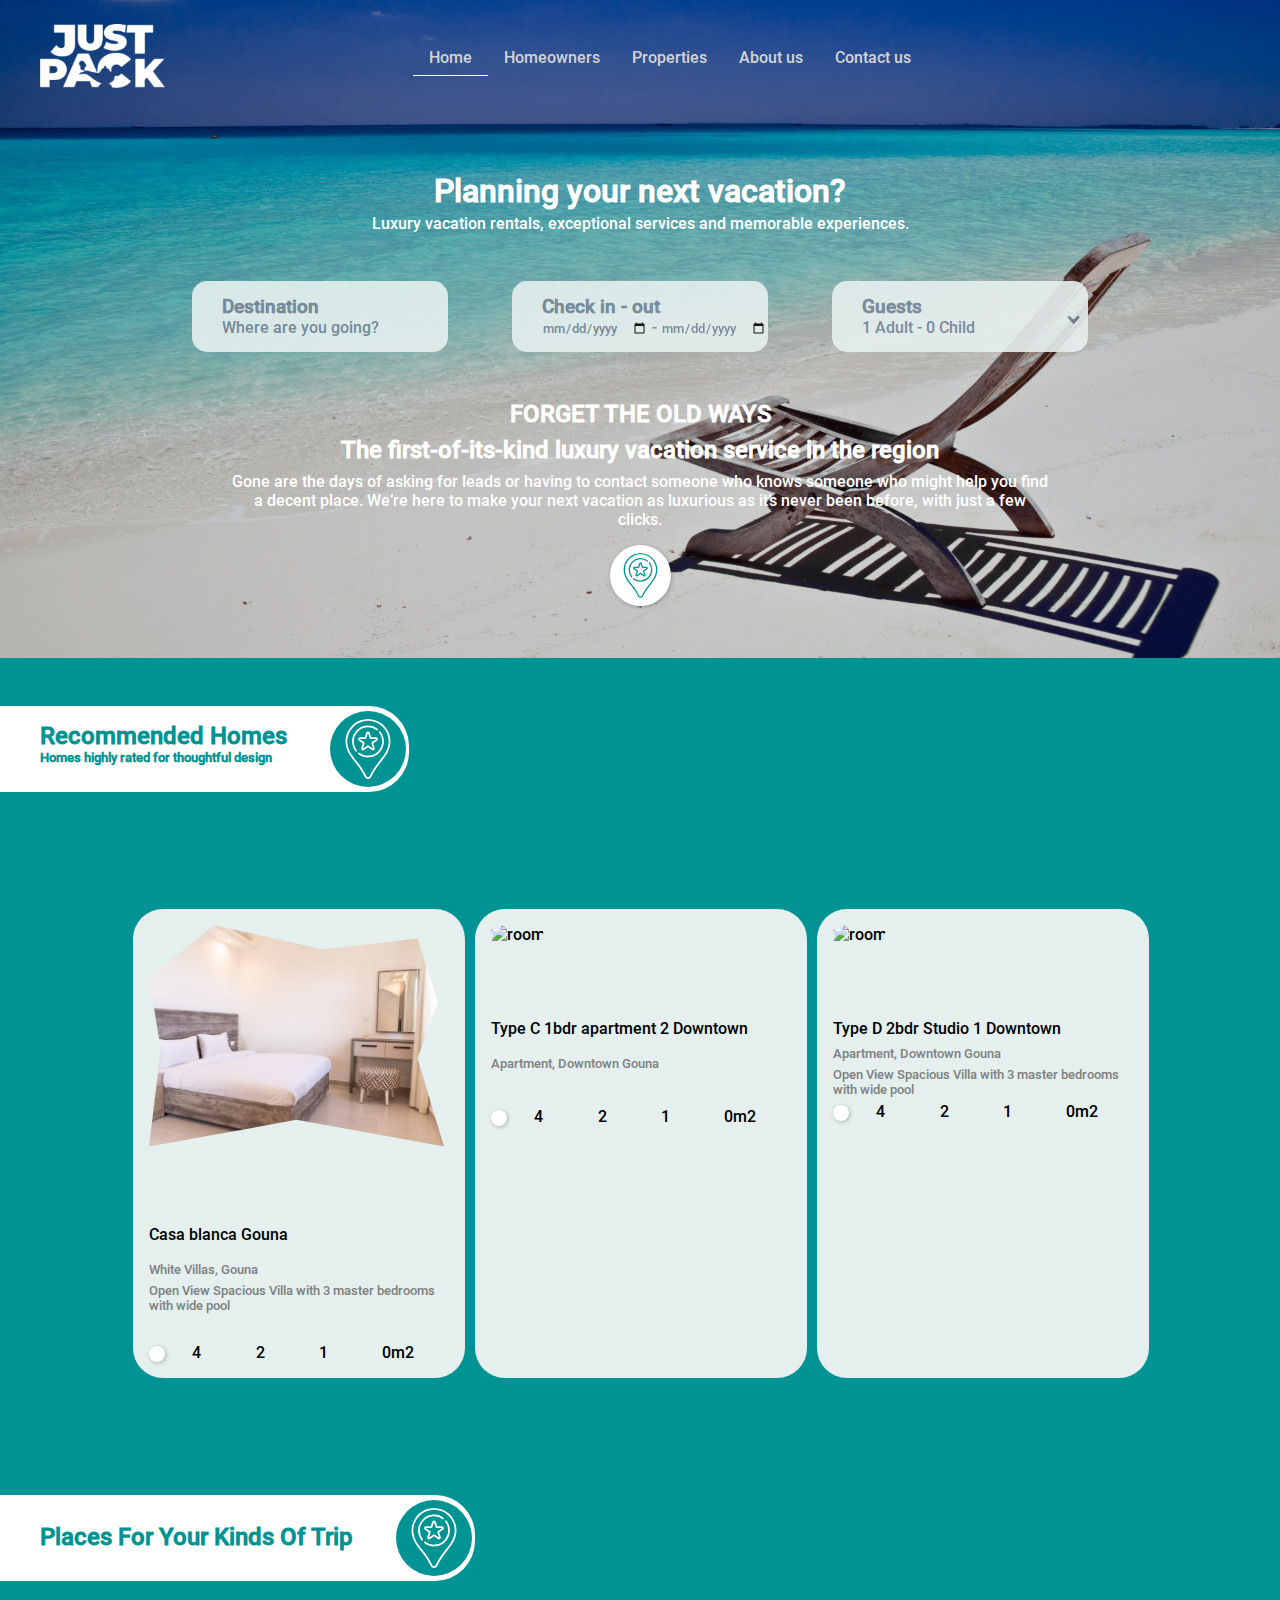
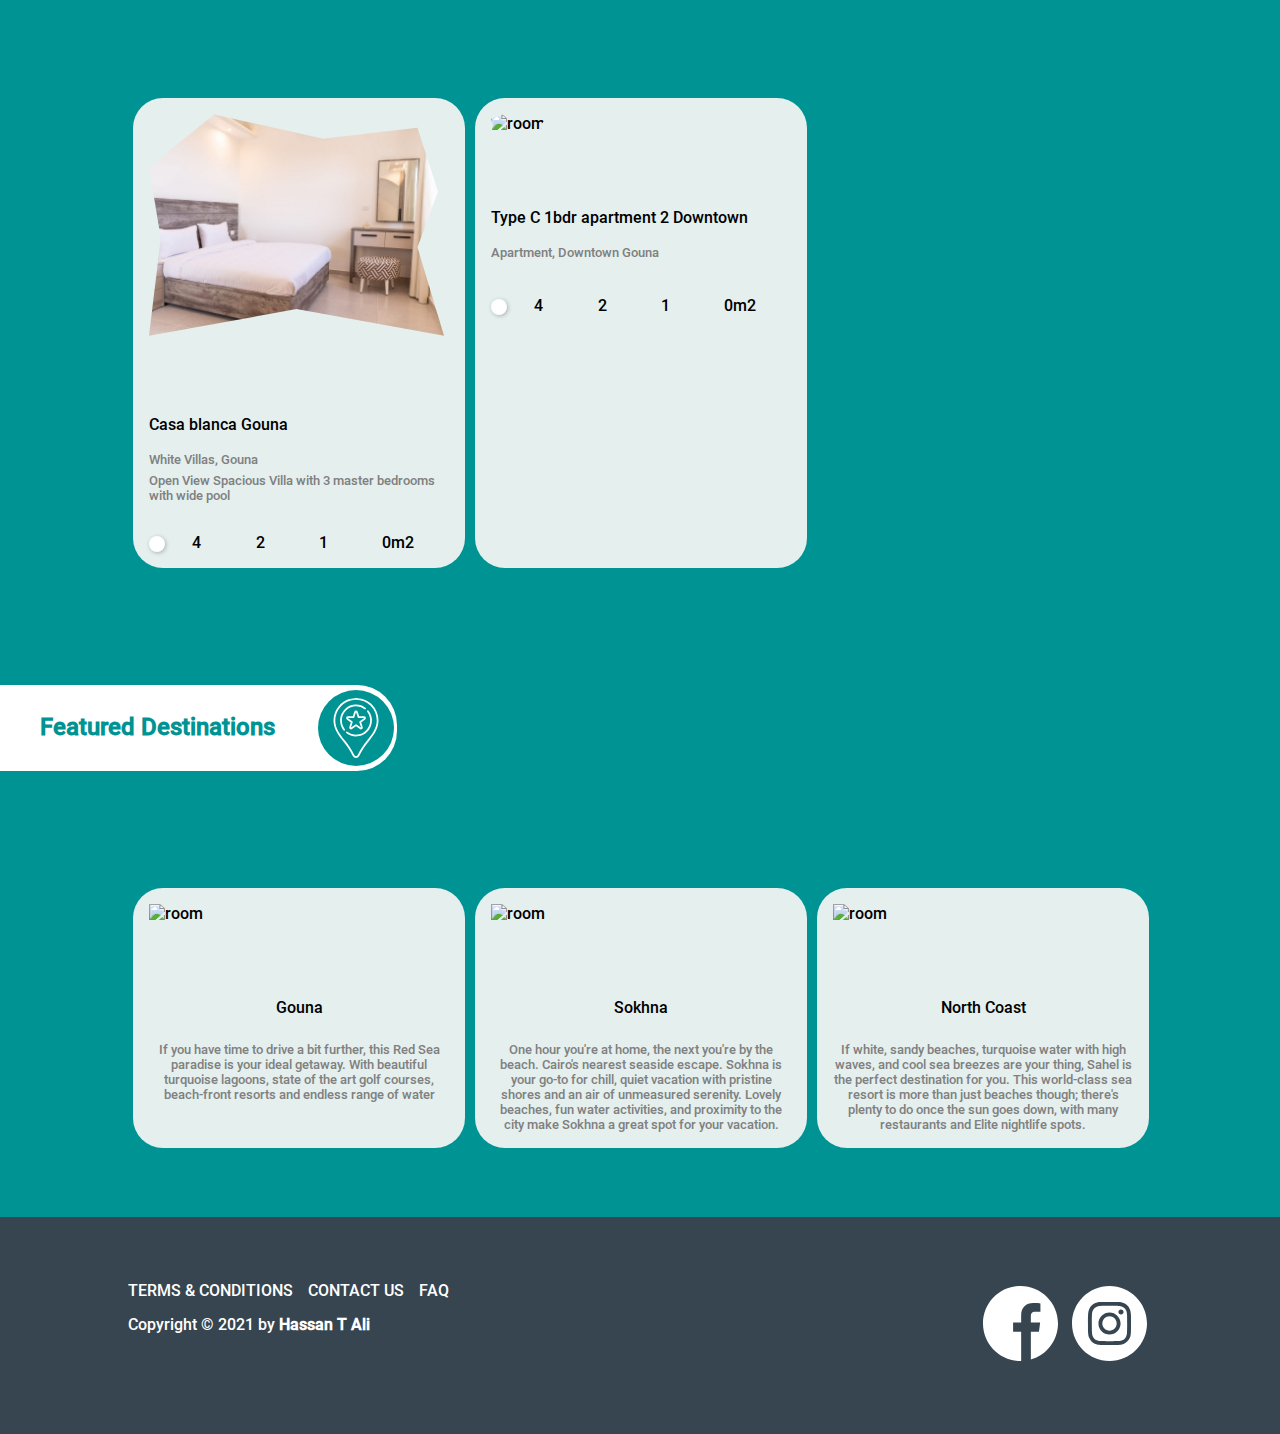
==== commit 7ab1a78c: "update form style" ====
--- a/index.html
+++ b/index.html
@@ -45,14 +45,14 @@
             <form>
                 <div class="fowm-section container">
                     <div class="form-content destination" id="form-btn">
-                        <div class="overlay"></div>
-                            <div class="form-content-text">
-                                <i class="fas fa-suitcase-rolling fa-2x"></i>
-                                <div class="destination-btn-desc">
-                                    <h3>Destination</h3>
-                                    <p id="destination-place">Where are you going?</p>
-                                </div>
-                            </div>
+                        <div class="overlay overlay-destination"></div>
+                        <div class="form-content-text">
+                            <i class="fas fa-suitcase-rolling icon-user fa-2x"></i>
+                            <div class="destination-btn-desc">
+                                <h3>Destination</h3>
+                                <p id="destination-place">Where are you going?</p>
+                            </div>
+                        </div>
                         <div class="dropdown-desen" id="destination-list">
                             <ul>
                                 <li id="destination-list-item">Gouna</li>
@@ -61,14 +61,44 @@
                             </ul>
                         </div>
                     </div>
-                    <div class="form-content">
-                        <input type="date" name="date" id="date" class="date-form-btn">
-                    </div>
-                    <div class="form-content">
-                        <select name="people" id="people" class="people-form-btn">
-                            <option value="chlid">chlid</option>
-                            <option value="Adult">Adult</option>
-                        </select>
+                    <div class="form-content form-calender">
+                        <div class="form-content-text">
+                            <i class="fas fa-calendar-alt icon-user fa-2x"></i>
+                            <div class="destination-btn-desc">
+                                <h3>Check in - out</h3>
+                                <input type="date" name="date" id="date" class="date-form-btn"> - <input type="date"
+                                    name="date" id="date" class="date-form-btn">
+                            </div>
+                        </div>
+                    </div>
+                    <div class="form-content guests" id="guest-btn">
+                        <div class="overlay overlay-guests"></div>
+                        <div class="form-content-text">
+                            <i class="fas fa-users icon-user fa-2x"></i>
+                            <div class="destination-btn-desc">
+                                <h3>Guests</h3>
+                                <p><span id="adult-guest"></span> Adult - <span>0</span> Child</p>
+                            </div>
+                        </div>
+                        <i class="arrow down guest-arrow"></i>
+                        <div class="dropdown-guests" id="guest-list">
+                            <div class="guest-item">
+                                <p>Adult</p>
+                                <div>
+                                    <span class="toggle-guests" id="mins-adult">-</span>
+                                    <span id="adult-number">1</span>
+                                    <span class="toggle-guests" id="plus-adult">+</span>
+                                </div>
+                            </div>
+                            <div class="guest-item">
+                                <p>Child</p>
+                                <div>
+                                    <span class="toggle-guests" id="mins-child">-</span>
+                                    <span id="child-number">0</span>
+                                    <span class="toggle-guests" id="plus-child">+</span>
+                                </div>
+                            </div>
+                        </div>
                     </div>
                 </div>
             </form>
--- a/CSS/style.css
+++ b/CSS/style.css
@@ -8,6 +8,7 @@
     url('../font/Roboto/Roboto-Regular.ttf') format('truetype'),
     url('../font/Roboto/Roboto-Thin.ttf') format('truetype');
 }
+
 * {
   margin: 0;
   padding: 0;
@@ -18,6 +19,7 @@
 header {
   padding-bottom: 3rem;
 }
+
 .img-bg {
   background-image: url('../images/homepage_bg_img.png');
   background-size: cover;
@@ -33,10 +35,12 @@
   display: flex;
   justify-content: space-between;
 }
+
 .navbar-container {
   max-width: 95%;
   padding: 1.5rem 2.5rem 0;
 }
+
 .navbar img {
   height: 4em;
 }
@@ -47,40 +51,50 @@
   padding: 3px;
   margin: 0 0 25px 5px;
   cursor: pointer;
-  display:none;
-}
+  display: none;
+}
+
 .down {
   transform: rotate(45deg);
   -webkit-transform: rotate(45deg);
 }
+
 .left {
   transform: rotate(135deg);
   -webkit-transform: rotate(135deg);
 }
+
 .navbar li {
   list-style-type: none;
 }
+
 .navbar nav {
   margin-top: 1rem;
 }
+
 .navbar nav ul {
   display: flex;
   flex-direction: row;
 }
+
 .navbar nav ul li {
   padding: 0.5rem 1rem;
 }
+
 .navbar nav ul li i {
   color: white;
 }
+
 .navbar nav ul li a {
   text-decoration: none;
   color: lightgrey;
   font-size: 1rem;
 }
+
 .navbar nav ul li a:hover {
   color: white;
 }
+
 .active {
   color: white;
   border-bottom: 1px solid white;
@@ -89,10 +103,12 @@
 .end-nav {
   margin-top: 1rem;
 }
+
 .end-nav ul {
   display: flex;
   flex-direction: row;
 }
+
 .end-nav ul li {
   padding: 0.5rem;
   color: white;
@@ -107,6 +123,7 @@
   color: white;
   text-align: center;
 }
+
 .title p {
   margin-top: 0.25rem;
 }
@@ -118,7 +135,9 @@
   flex-direction: row;
   justify-content: space-evenly;
   padding: 3rem 0;
-}
+  color: lightslategrey;
+}
+
 .dropdown-desen {
   position: absolute;
   background-color: #e6f0ef;
@@ -128,6 +147,7 @@
   border-radius: 15px;
   display: none;
 }
+
 .dropdown-desen ul li {
   padding: 5px;
   list-style: none;
@@ -139,24 +159,54 @@
   font-weight: bold;
   cursor: pointer;
 }
+.dropdown-guests {
+  position: absolute;
+  background-color: #e6f0ef;
+  margin: 58px 0 0 0;
+  padding: 10px;
+  width: 18.5%;
+  border: 0.5px solid black;
+  display: none;
+}
+
+.guest-item{
+  display: flex;
+  flex-direction: row;
+  justify-content: space-between;
+  padding: 10px 0;
+}
+.guest-item span {
+  padding: 0 5px;
+}
+
+.toggle-guests{
+  cursor: pointer;
+  font-size: 1.3rem;
+}
+
 .dropdown-desen ul li i {
   padding: 5px;
 }
+
 .form-content-text {
   display: flex;
 }
+
 .destination {
   z-index: 1;
 }
-.form-content-text i {
+
+.icon-user {
   margin: auto 15px;
 }
+
 .people-form-btn {
   width: 100%;
   border: none;
   background-color: transparent;
   padding: auto;
 }
+
 .form-content {
   width: 25%;
   background-color: #e6f0ef;
@@ -164,6 +214,18 @@
   padding: 15px 0;
   opacity: 0.9;
 }
+
+.form-calender input {
+  background-color: transparent;
+  border: none;
+  width: 47%;
+  color: lightslategrey;
+}
+
+.form-calender input:focus {
+  outline: none;
+}
+
 .overlay {
   z-index: 100;
   width: 20%;
@@ -174,6 +236,20 @@
   cursor: pointer;
 }
 
+.guests {
+  display: flex;
+  justify-content: space-between;
+}
+
+.guest-arrow {
+  justify-content: flex-end;
+  display: block;
+  border: solid lightslategrey;
+  border-width: 0 3px 3px 0;
+  margin: 17px 10px 15px 0px;
+  padding: 3px 3px 3px 3px;
+}
+
 /* description */
 
 .description {
@@ -183,17 +259,21 @@
   color: white;
   text-align: center;
 }
+
 .description-second-header {
   margin: 0.5rem 0;
 }
+
 .description-paragraph {
   width: 80%;
   text-align: center;
   margin: 0 auto;
 }
+
 .circle {
   margin-top: 1rem;
 }
+
 .circle img {
   background-color: #ffffff;
   padding: 0.5rem;
@@ -214,6 +294,7 @@
   color: #009394;
   padding: 3rem 0;
 }
+
 .bullet {
   background-color: white;
   display: flex;
@@ -221,9 +302,11 @@
   border-top-right-radius: 40px;
   border-bottom-right-radius: 40px;
 }
+
 .banner-text {
   padding: 1rem 2.5rem;
 }
+
 .bullet img {
   background-color: #009394;
   width: 60px;
@@ -236,9 +319,11 @@
   -o-border-radius: 50%;
   margin: 5px 3px;
 }
+
 .inline-block {
   display: inline-block;
 }
+
 .single-title {
   margin: 12px auto;
 }
@@ -254,10 +339,12 @@
   justify-content: space-around;
   align-items: center;
 }
+
 .hotel-slider i {
   color: #e4efee;
   cursor: pointer;
 }
+
 .slide {
   margin: 5px;
   transition: 1s;
@@ -273,109 +360,131 @@
   -ms-border-radius: 30px;
   -o-border-radius: 30px;
 }
+
 .slide .card-img img {
   width: 295px;
   margin: 0 auto 75px;
-  clip-path: polygon(
-    59% 11%,
-    91% 6%,
-    98% 35%,
-    91% 60%,
-    100% 100%,
-    50% 88%,
-    0 100%,
-    4% 56%,
-    0 24%,
-    22% 0
-  );
-}
+  clip-path: polygon(59% 11%,
+      91% 6%,
+      98% 35%,
+      91% 60%,
+      100% 100%,
+      50% 88%,
+      0 100%,
+      4% 56%,
+      0 24%,
+      22% 0);
+}
+
 .slide .card-img-full {
   margin-bottom: 75px;
 }
+
 .slide .card-img-full img {
   width: 295px;
 }
+
 .slide .card-description a {
   text-decoration: none;
   color: black;
   margin: 1rem 0;
 }
+
 .slide .card-description a:hover {
   color: #da680f;
   text-decoration: underline;
 }
+
 .slide .card-description .card-location {
   padding: 5px 0;
   color: grey;
 }
+
 .slide .card-description .card-location p {
   display: inline;
   font-weight: 100;
 }
+
 .slide .card-description .card-location i {
   color: black;
 }
+
 .slide .card-description p {
   font-weight: 100;
   color: grey;
 }
+
 .slide .card-description .card-space {
   margin: 10px auto 25px;
 }
+
 .slide .card-description-article {
   text-align: center;
 }
+
 .slide .card-description-article a {
   text-decoration: none;
   color: black;
 }
+
 .slide .card-description-article a:hover {
   text-decoration: underline;
   color: #da680f;
 }
+
 .slide .card-description-article p {
   margin-top: 25px;
   color: grey;
 }
+
 .card-icons {
   margin-top: 5px;
   display: flex;
   align-items: flex-end;
 }
+
 .card-icons i {
   color: black;
 }
+
 .circle-icon {
   background-color: #ffffff;
   padding: 0.5rem;
   border-radius: 50%;
   box-shadow: 1px 1px 4px #00000042;
 }
+
 .circle-icon i {
   width: 15px;
   height: 15px;
 }
+
 .icon-no {
   padding: 0 1.7rem;
   display: flex;
   flex-direction: column;
   align-items: center;
 }
+
 .slide p {
   font-size: small;
   width: auto;
 }
+
 .displayFlex {
   display: flex;
 }
+
 .slide-item,
 .slide-item-hidden {
   display: none;
 }
+
 .slide-visible {
   display: flex;
-  animation: fadeVisibility 0.5s;
-}
+  animation: fadeVisibility 2.5s;
+}
+
 .carousel-btns {
   display: flex;
   justify-content: space-around;
@@ -387,36 +496,45 @@
   background-color: #36454f;
   padding: 4rem 0;
 }
+
 .footer .contact-description {
   color: #ffffff;
 }
+
 .footer .contact-description nav {
   margin-bottom: 15px;
 }
+
 .footer .contact-description nav ul {
   display: flex;
   list-style-type: none;
 }
+
 .footer .contact-description nav ul li {
   padding-right: 15px;
 }
+
 .footer .contact-description nav ul li a {
   text-decoration: none;
   color: #ffffff;
 }
+
 .footer .contact-description nav ul li a:hover {
   text-decoration: underline;
   color: #da680f;
 }
+
 .social-contact img {
   width: 75px;
   margin: 5px;
 }
+
 .contact {
   display: flex;
   flex-direction: row;
   justify-content: space-between;
 }
+
 .side-bar {
   height: 100%;
   position: absolute;
@@ -427,25 +545,32 @@
   width: 300px;
   padding: 20px;
   display: none;
-}
+  z-index: 9999999999;
+}
+
 .side-bar .arrow-sidebar {
   margin: 0 0 30px;
 }
+
 .side-bar a {
   text-decoration: none;
   color: white;
 }
+
 .side-bar hr {
   margin: 25px 0 0 0;
 }
-.side-bar nav ul li{
+
+.side-bar nav ul li {
   padding: 20px 0;
   list-style: none;
 }
+
 @keyframes fadeVisibility {
   0% {
     opacity: 0;
   }
+
   100% {
     opacity: 1;
     transition: opacity ease-in;
@@ -453,15 +578,18 @@
 }
 
 @media screen and (max-width: 1120px) {
+
   .hotel-slider,
   .slide-item,
   .slide-item-second,
   .contact {
     flex-direction: column;
   }
+
   .contact {
     align-items: center;
   }
+
   .contact .social-contact {
     margin-top: 50px;
   }
@@ -471,14 +599,28 @@
   .navbar nav {
     display: none;
   }
-  .arrow{
+
+  .arrow {
     display: inline-block;
   }
-  .checkout-from {
+
+  .fowm-section {
+    display: flex;
     flex-direction: column;
-    align-items: center;
-  }
-  .checkout-from .checkout {
-    margin: 15px 0;
+    align-content: space-around;
+    flex-wrap: wrap;
+  }
+
+  .form-content {
+    width: 50%;
+    margin: 25px 0;
+  }
+
+  .dropdown-desen {
+    width: 47.3%
+  }
+
+  .overlay {
+    width: 50%;
   }
 }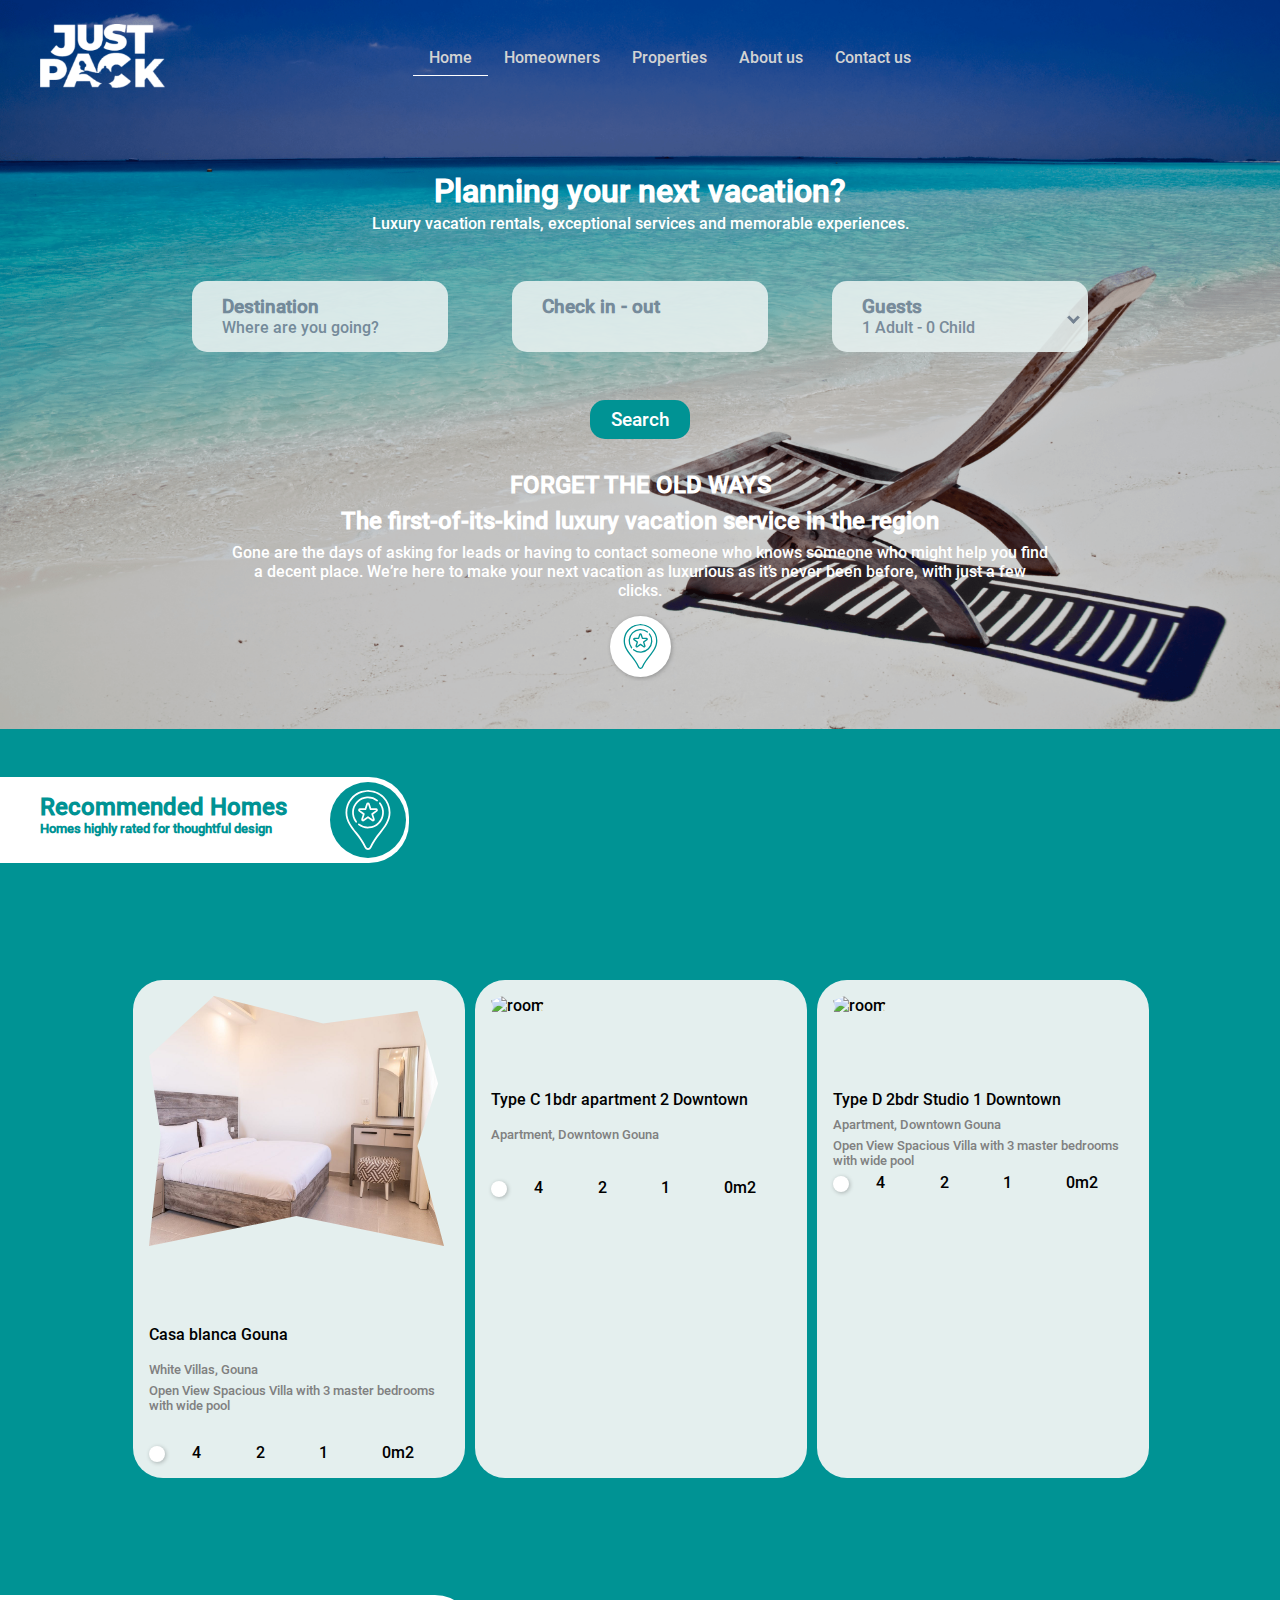
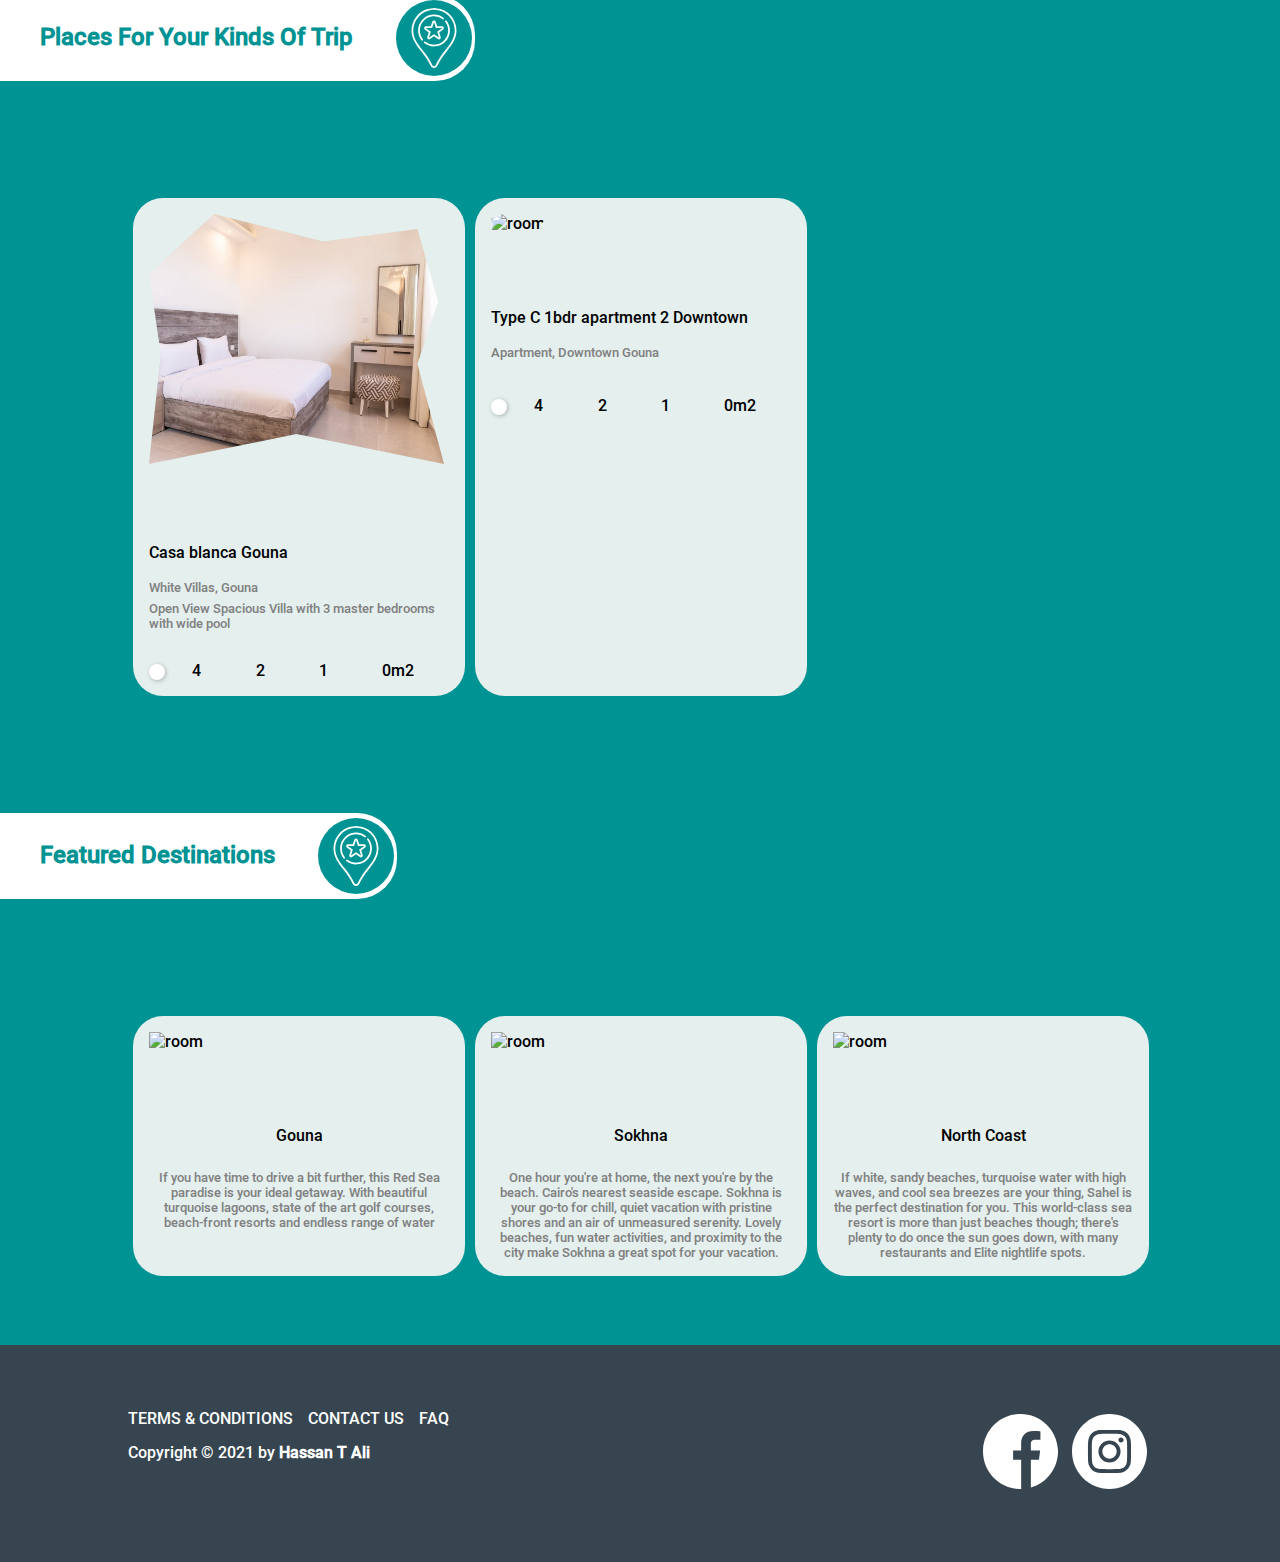
==== commit fe659b58: "finish form" ====
--- a/index.html
+++ b/index.html
@@ -42,7 +42,7 @@
                 <h1>Planning your next vacation?</h1>
                 <p>Luxury vacation rentals, exceptional services and memorable experiences.</p>
             </div>
-            <form>
+            <form onsubmit="submitForm(event)">
                 <div class="fowm-section container">
                     <div class="form-content destination" id="form-btn">
                         <div class="overlay overlay-destination"></div>
@@ -66,18 +66,17 @@
                             <i class="fas fa-calendar-alt icon-user fa-2x"></i>
                             <div class="destination-btn-desc">
                                 <h3>Check in - out</h3>
-                                <input type="date" name="date" id="date" class="date-form-btn"> - <input type="date"
-                                    name="date" id="date" class="date-form-btn">
-                            </div>
-                        </div>
-                    </div>
-                    <div class="form-content guests" id="guest-btn">
-                        <div class="overlay overlay-guests"></div>
+                                
+                            </div>
+                        </div>
+                    </div>
+                    <div class="form-content guests" id="guest-btn" data-dropdown>
+                        <div class="overlay overlay-guests" data-dropdown-button></div>
                         <div class="form-content-text">
                             <i class="fas fa-users icon-user fa-2x"></i>
                             <div class="destination-btn-desc">
                                 <h3>Guests</h3>
-                                <p><span id="adult-guest"></span> Adult - <span>0</span> Child</p>
+                                <p><span id="adult-guest"></span> Adult - <span id="child-guest">0</span> Child</p>
                             </div>
                         </div>
                         <i class="arrow down guest-arrow"></i>
@@ -101,6 +100,7 @@
                         </div>
                     </div>
                 </div>
+                <input type="submit" value="Search" class="search-btn" />
             </form>
             <div class="description container">
                 <h2>FORGET THE OLD WAYS</h2>
@@ -652,6 +652,6 @@
             </nav>
         </div>
     </body>
-    <script src="JS/script.js"></script>
+    <script src="JS/script.js" defer></script>
 
 </html>--- a/CSS/style.css
+++ b/CSS/style.css
@@ -159,27 +159,44 @@
   font-weight: bold;
   cursor: pointer;
 }
+
 .dropdown-guests {
   position: absolute;
   background-color: #e6f0ef;
-  margin: 58px 0 0 0;
+  margin: 56px 0 0 0;
   padding: 10px;
   width: 18.5%;
   border: 0.5px solid black;
   display: none;
 }
 
-.guest-item{
+.search-btn {
+  display: flex;
+  align-items: center;
+  margin: auto;
+  justify-content: center;
+  background-color: #009394;
+  border: none;
+  padding: 0.5rem 1rem;
+  width: 100px;
+  font-size: 1.2rem;
+  border-radius: 15px;
+  color: white;
+  margin-bottom: 2rem;
+}
+
+.guest-item {
   display: flex;
   flex-direction: row;
   justify-content: space-between;
   padding: 10px 0;
 }
+
 .guest-item span {
   padding: 0 5px;
 }
 
-.toggle-guests{
+.toggle-guests {
   cursor: pointer;
   font-size: 1.3rem;
 }
@@ -363,6 +380,7 @@
 
 .slide .card-img img {
   width: 295px;
+  height: 250px;
   margin: 0 auto 75px;
   clip-path: polygon(59% 11%,
       91% 6%,
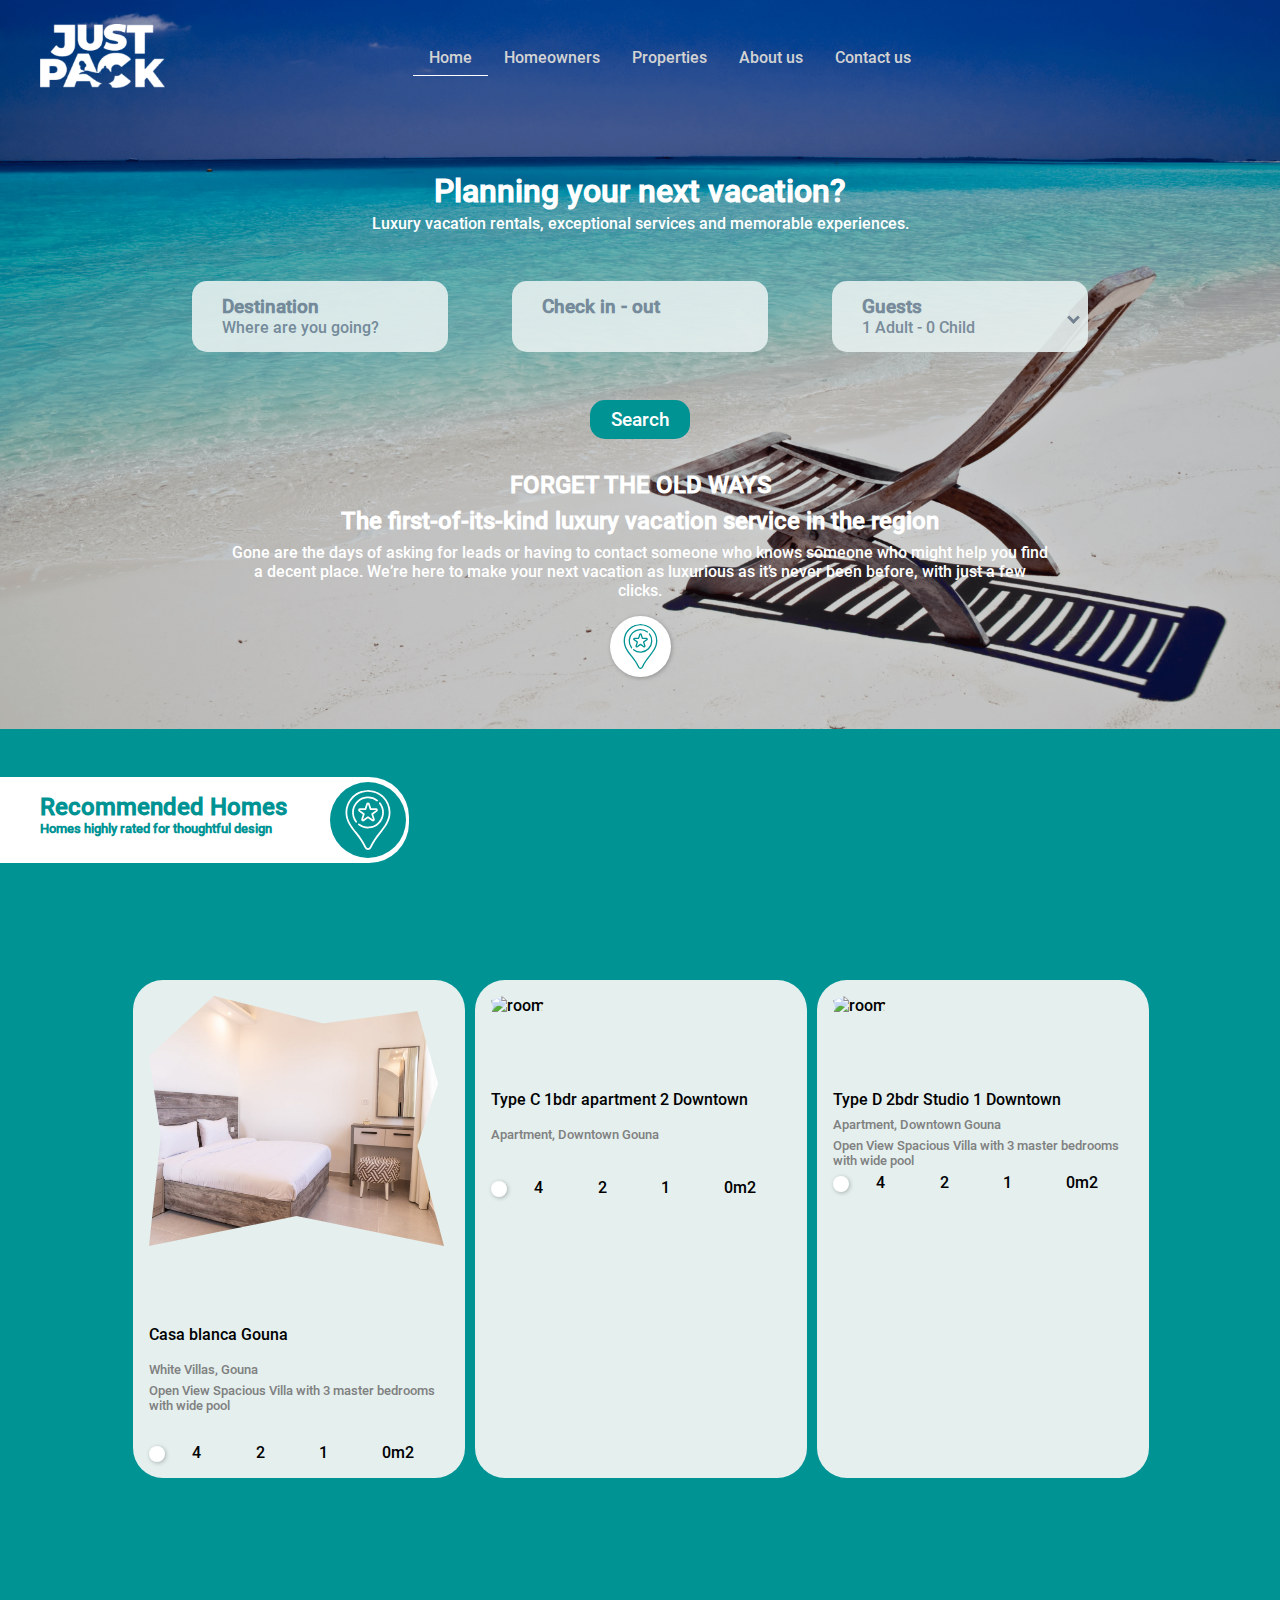
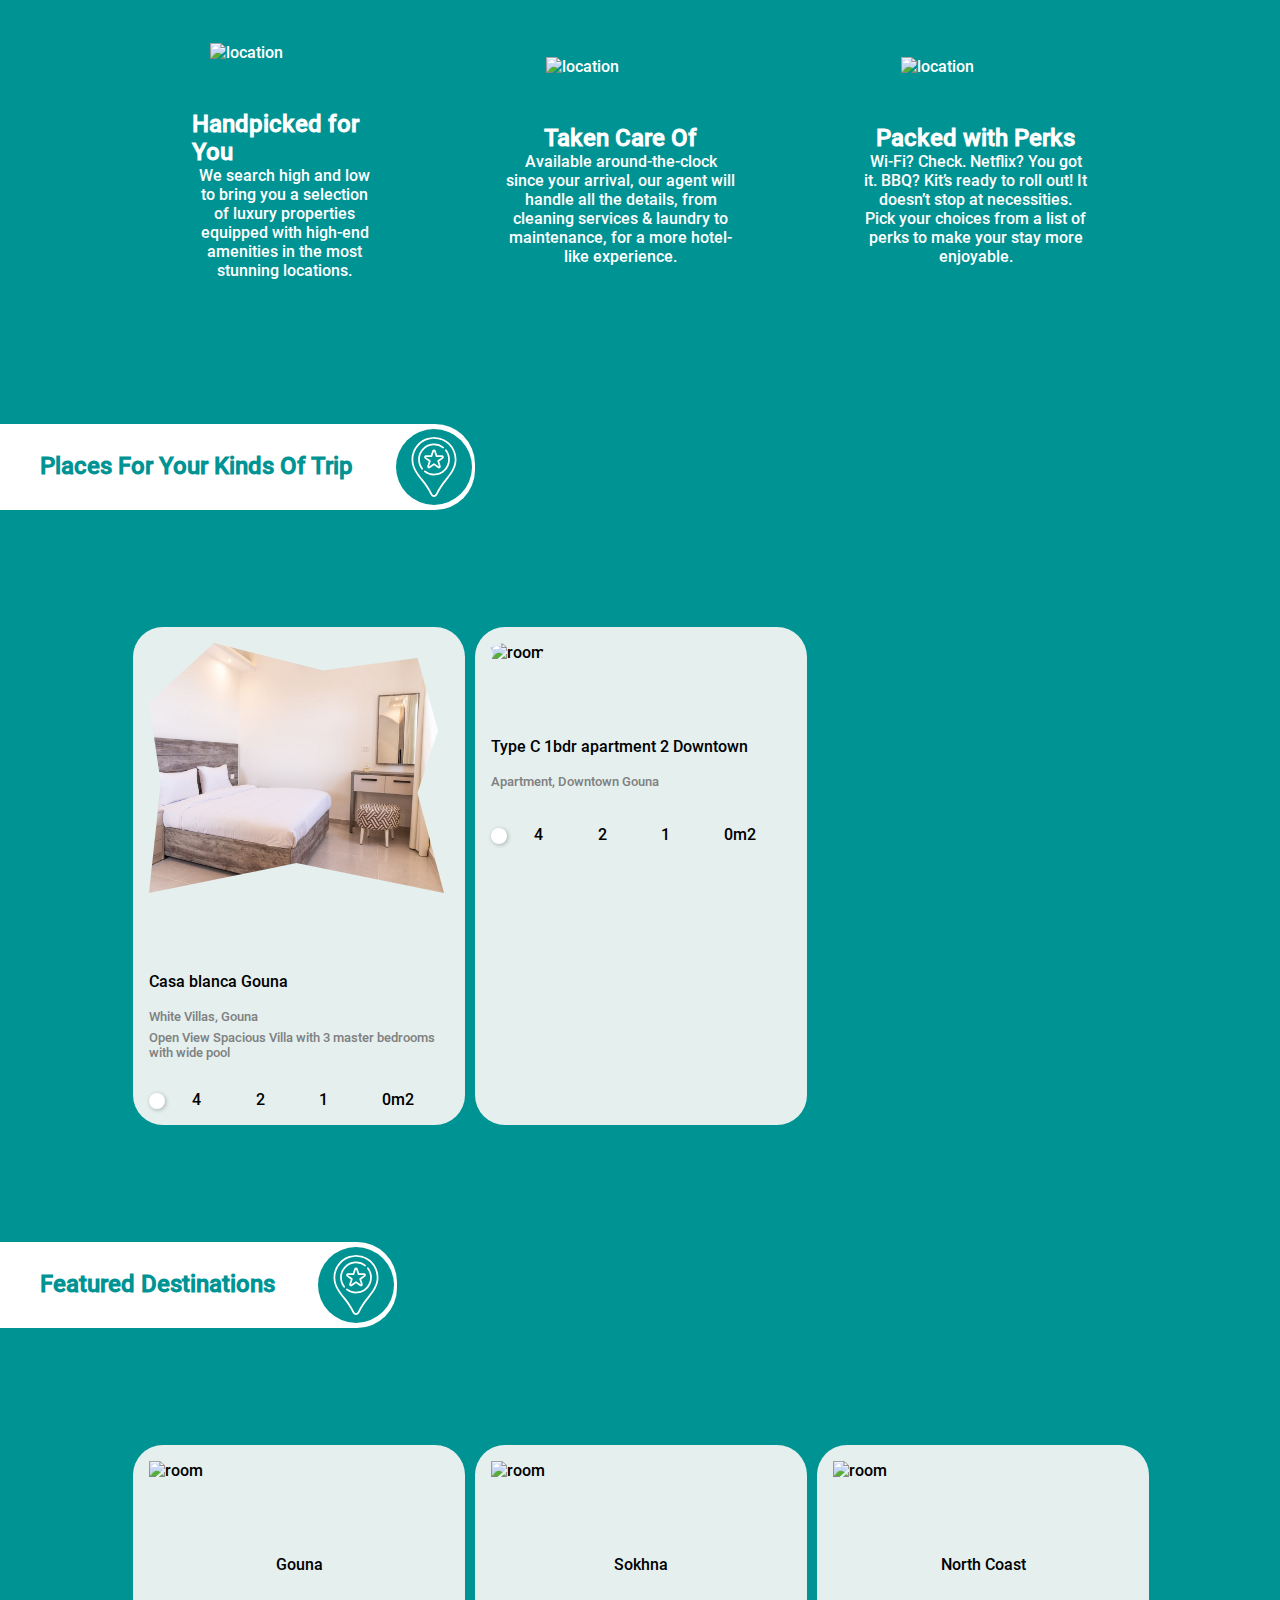
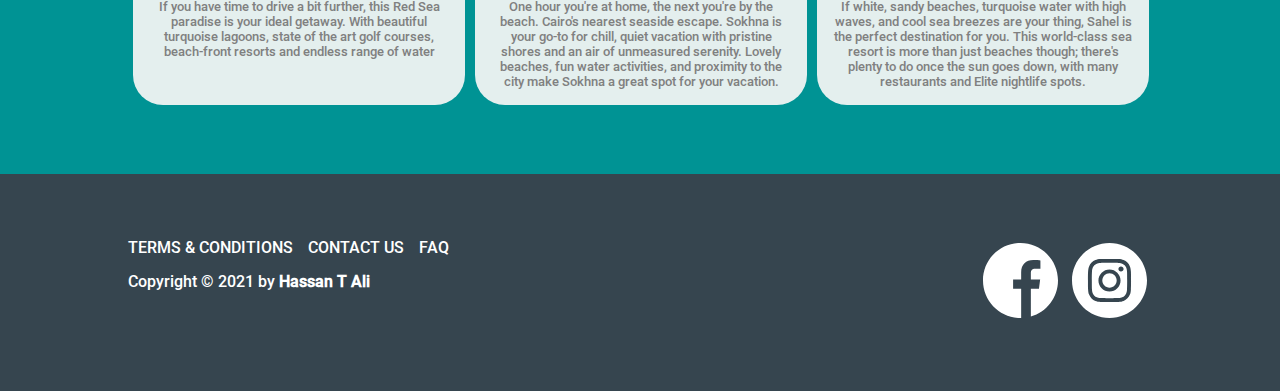
==== commit 5e4717f6: "version beta" ====
--- a/index.html
+++ b/index.html
@@ -66,7 +66,7 @@
                             <i class="fas fa-calendar-alt icon-user fa-2x"></i>
                             <div class="destination-btn-desc">
                                 <h3>Check in - out</h3>
-                                
+
                             </div>
                         </div>
                     </div>
@@ -461,6 +461,39 @@
             </div>
             <div class="next" id="nextBtn"><i class="fas fa-arrow-circle-right fa-2x"></i></div>
         </div>
+        <div class="section">
+            <div class="container">
+                <div class="service">
+                    <div class="service-card">
+                        <img src="https://www.justpack.app/wp-content/themes/traveler/img/homepage/location.svg"
+                            alt="location">
+                        <h2>Handpicked for You</h2>
+                        <p>
+                            We search high and low to bring you a selection of luxury properties equipped with high-end
+                            amenities in the most stunning locations.
+                        </p>
+                    </div>
+                    <div class="service-card">
+                        <img src="https://www.justpack.app/wp-content/themes/traveler/img/homepage/CustomerCare.svg"
+                            alt="location">
+                        <h2>Taken Care Of</h2>
+                        <p>
+                            Available around-the-clock since your arrival, our agent will handle all the details, from
+                            cleaning services & laundry to maintenance, for a more hotel-like experience.
+                        </p>
+                    </div>
+                    <div class="service-card">
+                        <img src="https://www.justpack.app/wp-content/themes/traveler/img/homepage/tv.svg"
+                            alt="location">
+                        <h2>Packed with Perks</h2>
+                        <p>
+                            Wi-Fi? Check. Netflix? You got it. BBQ? Kit’s ready to roll out! It doesn’t stop at
+                            necessities.
+                            Pick your choices from a list of perks to make your stay more enjoyable. </p>
+                    </div>
+                </div>
+            </div>
+        </div>
         <div class="banner">
             <div class="inline-block">
                 <div class="bullet">
--- a/CSS/style.css
+++ b/CSS/style.css
@@ -508,6 +508,35 @@
   justify-content: space-around;
 }
 
+/* service */
+
+.section {
+  background-color: #009394;
+  padding: 4rem 0;
+}
+.service {
+  color: white;
+  display: flex;
+  flex-direction: row;
+  margin: auto;
+}
+.service-card {
+  margin: auto 2rem;
+  padding: 2rem;
+  display: flex;
+  flex-direction: column;
+  align-items: center;
+}
+.service-card img{
+  width: 150px;
+  margin-bottom: 3rem;
+}
+.service-card p {
+  text-align: center;
+}
+
+/* end service */
+
 /* footer */
 
 .footer {
@@ -641,4 +670,8 @@
   .overlay {
     width: 50%;
   }
+
+  .service{
+    flex-direction: column;
+  }
 }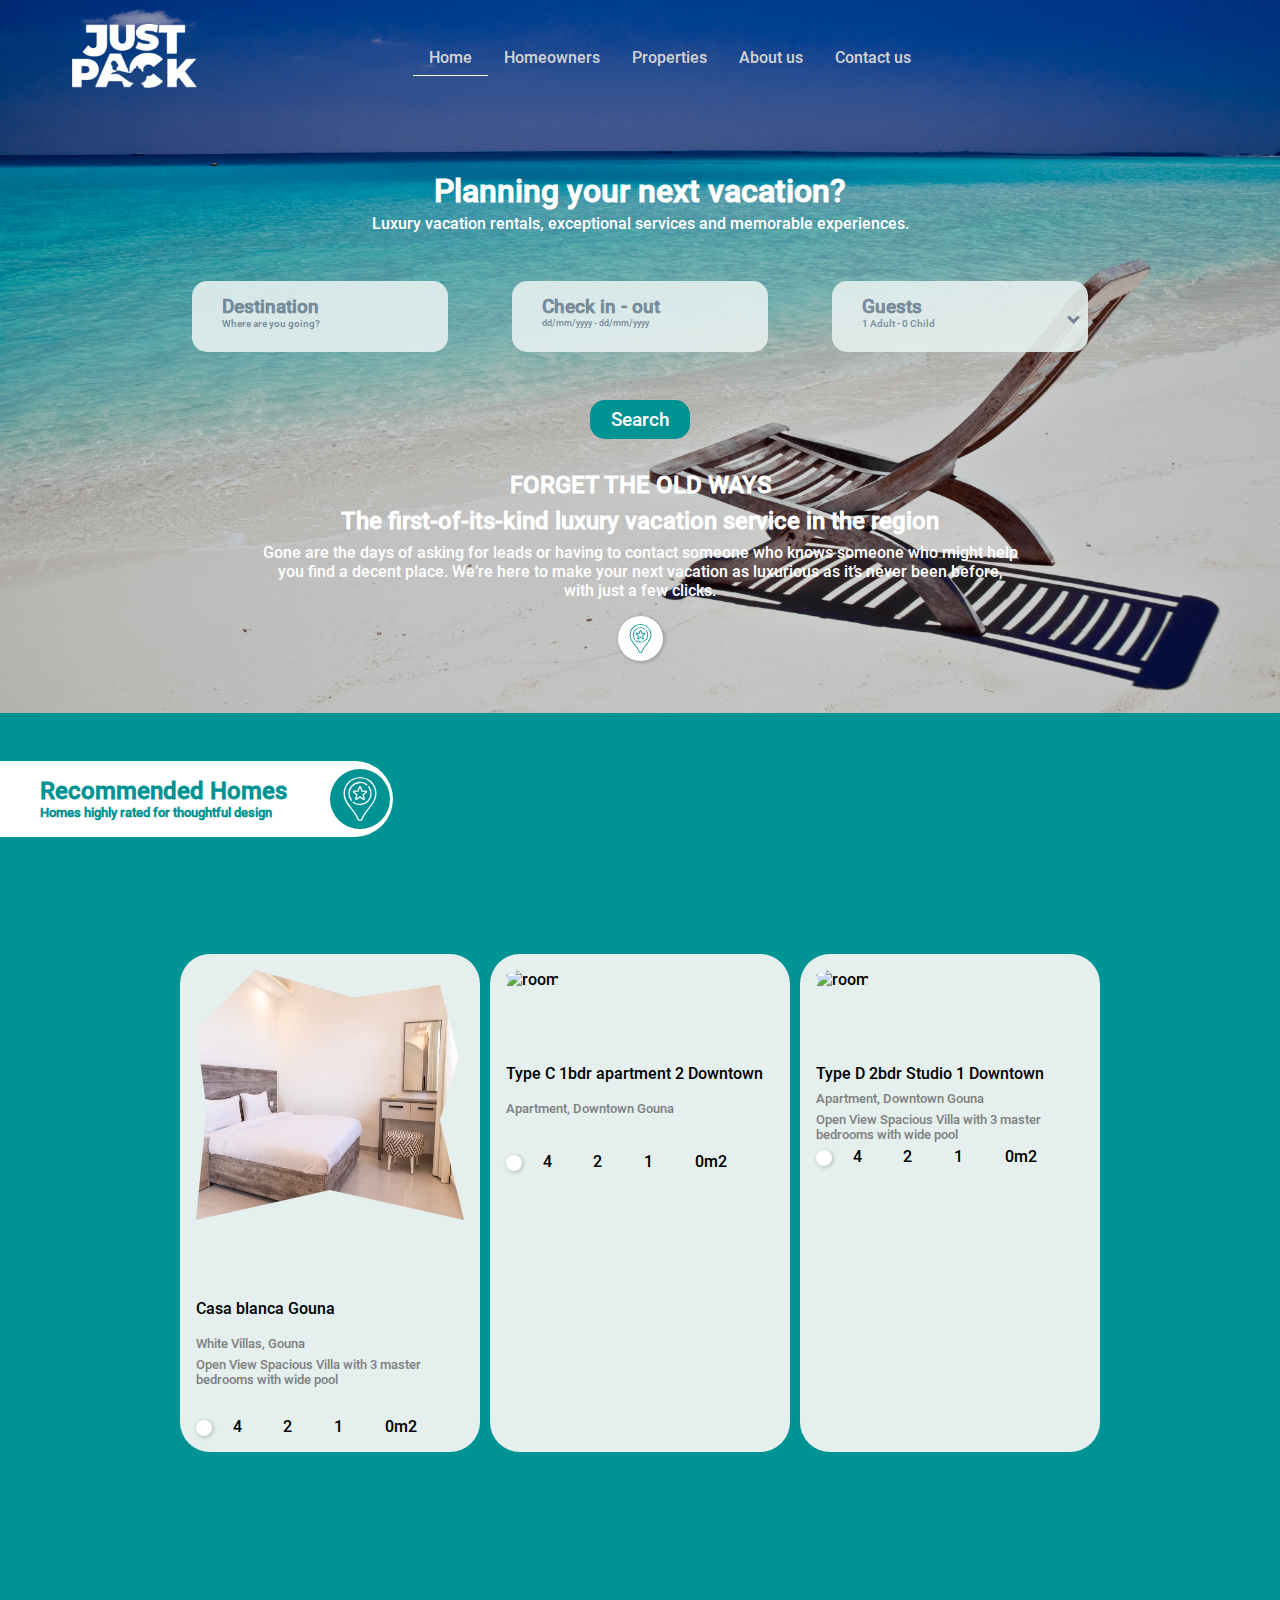
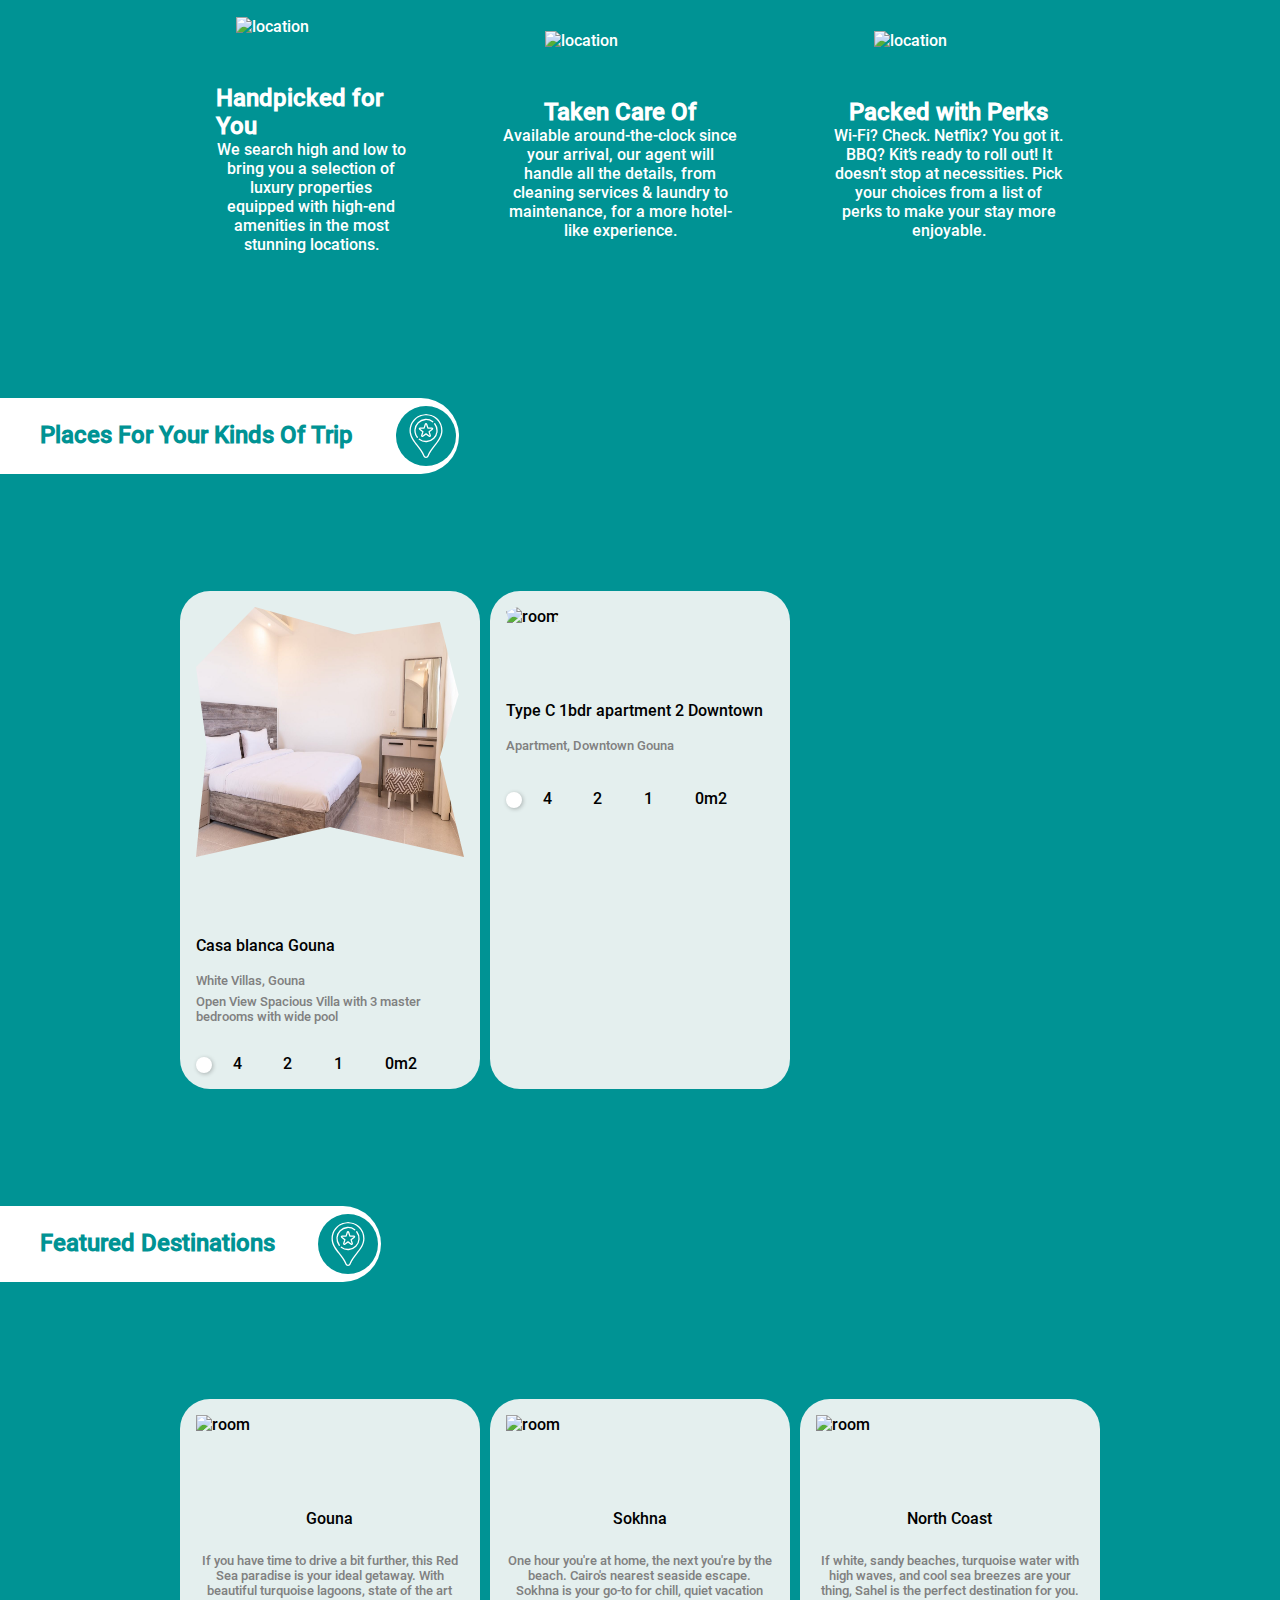
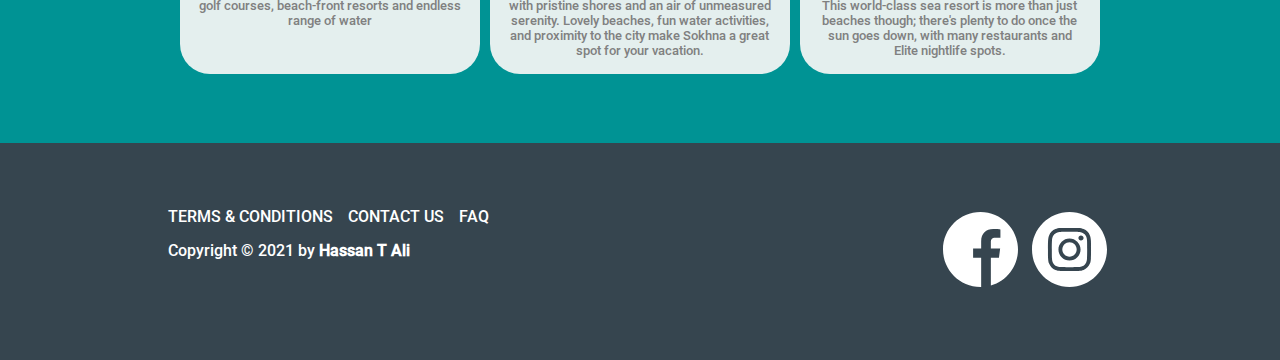
==== commit f6719237: "add Calender" ====
--- a/index.html
+++ b/index.html
@@ -1,690 +1,704 @@
 <!DOCTYPE html>
 <html lang="en">
 
-    <head>
-        <meta charset="UTF-8">
-        <meta http-equiv="X-UA-Compatible" content="IE=edge">
-        <meta name="viewport" content="width=device-width, initial-scale=1.0">
-        <title>Just Pack</title>
-        <link rel="stylesheet" href="CSS/utilities.css">
-        <link rel="stylesheet" href="CSS/style.css">
-        <link rel="stylesheet" href="https://cdnjs.cloudflare.com/ajax/libs/font-awesome/6.0.0-beta3/css/all.min.css"
-            integrity="sha512-Fo3rlrZj/k7ujTnHg4CGR2D7kSs0v4LLanw2qksYuRlEzO+tcaEPQogQ0KaoGN26/zrn20ImR1DfuLWnOo7aBA=="
-            crossorigin="anonymous" referrerpolicy="no-referrer" />
-    </head>
+<head>
+    <meta charset="UTF-8">
+    <meta http-equiv="X-UA-Compatible" content="IE=edge">
+    <meta name="viewport" content="width=device-width, initial-scale=1.0">
+    <title>Just Pack</title>
+    <link rel="stylesheet" href="CSS/utilities.css">
+    <link rel="stylesheet" href="CSS/style.css">
+    <link rel="stylesheet" href="https://cdnjs.cloudflare.com/ajax/libs/font-awesome/6.0.0-beta3/css/all.min.css"
+        integrity="sha512-Fo3rlrZj/k7ujTnHg4CGR2D7kSs0v4LLanw2qksYuRlEzO+tcaEPQogQ0KaoGN26/zrn20ImR1DfuLWnOo7aBA=="
+        crossorigin="anonymous" referrerpolicy="no-referrer" />
+</head>
 
-    <body>
-        <header class="img-bg">
-            <!-- Navbar -->
-            <div class="navbar navbar-container container">
-                <div>
-                    <img src="images/Layer_1.png" alt="logo">
-                    <i class="arrow down arrow-down" id="sidebar-down-arrow"></i>
-                </div>
-                <nav>
-                    <ul>
-                        <li class="active"><a href="#">Home</a></li>
-                        <li><a href="#">Homeowners</a></li>
-                        <li><a href="#">Properties</a></li>
-                        <li><a href="#">About us</a></li>
-                        <li><a href="#">Contact us</a></li>
-                        <li><i class="fas fa-globe-americas fa-2x"></i></li>
-                    </ul>
-                </nav>
-                <div class="end-nav">
-                    <ul>
-                        <li><i class="fas fa-question-circle fa-2x"></i></li>
-                        <li><i class="fas fa-sign-out-alt fa-2x"></i></li>
-                    </ul>
-                </div>
-            </div>
-            <div class="title container">
-                <h1>Planning your next vacation?</h1>
-                <p>Luxury vacation rentals, exceptional services and memorable experiences.</p>
-            </div>
-            <form onsubmit="submitForm(event)">
-                <div class="fowm-section container">
-                    <div class="form-content destination" id="form-btn">
-                        <div class="overlay overlay-destination"></div>
-                        <div class="form-content-text">
-                            <i class="fas fa-suitcase-rolling icon-user fa-2x"></i>
-                            <div class="destination-btn-desc">
-                                <h3>Destination</h3>
-                                <p id="destination-place">Where are you going?</p>
-                            </div>
-                        </div>
-                        <div class="dropdown-desen" id="destination-list">
-                            <ul>
-                                <li id="destination-list-item">Gouna</li>
-                                <li id="destination-list-item">so5na</li>
-                                <li id="destination-list-item">north Coast</li>
-                            </ul>
-                        </div>
-                    </div>
-                    <div class="form-content form-calender">
-                        <div class="form-content-text">
-                            <i class="fas fa-calendar-alt icon-user fa-2x"></i>
-                            <div class="destination-btn-desc">
-                                <h3>Check in - out</h3>
+<body>
+    <header class="img-bg">
+        <!-- Navbar -->
+        <div class="navbar navbar-container container">
+            <div>
+                <img src="images/Layer_1.png" alt="logo">
+                <i class="arrow down arrow-down" id="sidebar-down-arrow"></i>
+            </div>
+            <nav>
+                <ul>
+                    <li class="active"><a href="#">Home</a></li>
+                    <li><a href="#">Homeowners</a></li>
+                    <li><a href="#">Properties</a></li>
+                    <li><a href="#">About us</a></li>
+                    <li><a href="#">Contact us</a></li>
+                    <li><i class="fas fa-globe-americas fa-2x"></i></li>
+                </ul>
+            </nav>
+            <div class="end-nav">
+                <ul>
+                    <li><i class="fas fa-question-circle fa-2x"></i></li>
+                    <li><i class="fas fa-sign-out-alt fa-2x"></i></li>
+                </ul>
+            </div>
+        </div>
+        <div class="title container">
+            <h1>Planning your next vacation?</h1>
+            <p>Luxury vacation rentals, exceptional services and memorable experiences.</p>
+        </div>
+        <form onsubmit="submitForm(event)">
+            <div class="fowm-section container">
+                <div class="form-content destination" id="form-btn">
+                    <div class="overlay overlay-destination"></div>
+                    <div class="form-content-text">
+                        <i class="fas fa-suitcase-rolling icon-user fa-2x"></i>
+                        <div class="destination-btn-desc">
+                            <h3>Destination</h3>
+                            <p id="destination-place" class="x-small">Where are you going?</p>
+                        </div>
+                    </div>
+                    <div class="dropdown-desen" id="destination-list">
+                        <ul>
+                            <li id="destination-list-item">Gouna</li>
+                            <li id="destination-list-item">so5na</li>
+                            <li id="destination-list-item">north Coast</li>
+                        </ul>
+                    </div>
+                </div>
+                <div class="form-content form-calender">
+                    <div class="form-content-text">
+                        <div class="overlay overlay-calender"></div>
+                        <i class="fas fa-calendar-alt icon-user fa-2x"></i>
+                        <div class="destination-btn-desc">
+                            <h3>Check in - out</h3>
+                            <p class="date-in-out x-small"><span class="selected-date-element">dd/mm/yyyy</span> - <span
+                                    class="selected-date-element-two">dd/mm/yyyy</span></p>
+                        </div>
+                    </div>
+                    <div class="dates">
+                        <div class="month">
+                            <div class="arrows prev-mth">&lt;</div>
+                            <div class="mth"></div>
+                            <!-- <div class="mth-next"></div> -->
+                            <div class="arrows next-mth">&gt;</div>
+                        </div>
+                        <div class="days">
 
-                            </div>
-                        </div>
-                    </div>
-                    <div class="form-content guests" id="guest-btn" data-dropdown>
-                        <div class="overlay overlay-guests" data-dropdown-button></div>
-                        <div class="form-content-text">
-                            <i class="fas fa-users icon-user fa-2x"></i>
-                            <div class="destination-btn-desc">
-                                <h3>Guests</h3>
-                                <p><span id="adult-guest"></span> Adult - <span id="child-guest">0</span> Child</p>
-                            </div>
-                        </div>
-                        <i class="arrow down guest-arrow"></i>
-                        <div class="dropdown-guests" id="guest-list">
-                            <div class="guest-item">
-                                <p>Adult</p>
-                                <div>
-                                    <span class="toggle-guests" id="mins-adult">-</span>
-                                    <span id="adult-number">1</span>
-                                    <span class="toggle-guests" id="plus-adult">+</span>
-                                </div>
-                            </div>
-                            <div class="guest-item">
-                                <p>Child</p>
-                                <div>
-                                    <span class="toggle-guests" id="mins-child">-</span>
-                                    <span id="child-number">0</span>
-                                    <span class="toggle-guests" id="plus-child">+</span>
-                                </div>
-                            </div>
-                        </div>
-                    </div>
-                </div>
-                <input type="submit" value="Search" class="search-btn" />
-            </form>
-            <div class="description container">
-                <h2>FORGET THE OLD WAYS</h2>
-                <h2 class="description-second-header">The first-of-its-kind luxury vacation service in the region</h3>
-                    <p class="description-paragraph">Gone are the days of asking for leads or having to contact someone
-                        who
-                        knows someone who might help
-                        you
-                        find a decent place. We’re here to make your next vacation as luxurious as it’s never been
-                        before,
-                        with
-                        just a few clicks.</p>
-                    <div class="circle">
-                        <img src="images/pin.svg" alt="pin">
-                    </div>
-            </div>
-        </header>
-        <div class="banner">
-            <div class="inline-block">
-                <div class="bullet">
-                    <div class="banner-text">
-                        <h2>Recommended Homes</h2>
-                        <h5>Homes highly rated for thoughtful design</h5>
-                    </div>
-                    <img src="images/pin2.svg" alt="pin">
-                </div>
-            </div>
-        </div>
-        <div class="hotel-slider">
-            <div class="prev" id="prevBtn"><i class="fas fa-arrow-circle-left fa-2x"></i></div>
-            <div>
-                <div class="slide-item displayFlex slide-visible">
-                    <div class="slide">
-                        <div class="card-img">
-                            <img src="images/hotel-one.jpg" alt="room">
-                        </div>
-                        <div class="card-description">
-                            <a href="#">Casa blanca Gouna</a>
-                            <div class="card-space">
-                                <div class="card-location">
-                                    <i class="fas fa-map-marker-alt"></i>
-                                    <p>White Villas, Gouna</p>
-                                </div>
-                                <p>
-                                    Open View Spacious Villa with 3 master bedrooms with wide pool
-                                </p>
-                            </div>
-                        </div>
-                        <div class="card-icons">
-                            <div class="circle-icon"><i class="fas fa-hand-point-up"></i></div>
-                            <div class="icon-no">
-                                <i class="fas fa-users"></i>
-                                <span>4</span>
-                            </div>
-                            <div class="icon-no">
-                                <i class="fas fa-bed"></i>
-                                <span>2</span>
-                            </div>
-                            <div class="icon-no">
-                                <i class="fas fa-bath"></i>
-                                <span>1</span>
-                            </div>
-                            <div class="icon-no">
-                                <i class="far fa-square"></i>
-                                <span>0m2</span>
-                            </div>
-                        </div>
-                    </div>
-                    <div class="slide">
-                        <div class="card-img">
-                            <img src="https://www.justpack.app/wp-content/uploads/2021/10/Downtown-Keys-El-Gouna-Red-Sea-one-Bedroom-Apartment-living-room-and-TV-H20-vacation-rental-1.jpg"
-                                alt="room">
-                        </div>
-                        <div class="card-description">
-                            <a href="#">Type C 1bdr apartment 2 Downtown</a>
-                            <div class="card-space">
-                                <div class="card-location">
-                                    <i class="fas fa-map-marker-alt"></i>
-                                    <p> Apartment, Downtown Gouna</p>
-                                </div>
-                                <p></p>
-                            </div>
-                        </div>
-                        <div class="card-icons">
-                            <div class="circle-icon"><i class="fas fa-hand-point-up"></i></div>
-                            <div class="icon-no">
-                                <i class="fas fa-users"></i>
-                                <span>4</span>
-                            </div>
-                            <div class="icon-no">
-                                <i class="fas fa-bed"></i>
-                                <span>2</span>
-                            </div>
-                            <div class="icon-no">
-                                <i class="fas fa-bath"></i>
-                                <span>1</span>
-                            </div>
-                            <div class="icon-no">
-                                <i class="far fa-square"></i>
-                                <span>0m2</span>
-                            </div>
-                        </div>
-                    </div>
-                    <div class="slide">
-                        <div class="card-img">
-                            <img src="https://www.justpack.app/wp-content/uploads/2021/10/20210130-DSC01580-Edit-4.jpg"
-                                alt="room">
-                        </div>
-                        <div class="card-description">
-                            <a href="#">Type D 2bdr Studio 1 Downtown </a>
+                        </div>
+                    </div>
+                </div>
+                <div class="form-content guests" id="guest-btn" data-dropdown>
+                    <div class="overlay overlay-guests" data-dropdown-button></div>
+                    <div class="form-content-text">
+                        <i class="fas fa-users icon-user fa-2x"></i>
+                        <div class="destination-btn-desc">
+                            <h3>Guests</h3>
+                            <p class="x-small"><span id="adult-guest"></span> Adult - <span id="child-guest">0</span>
+                                Child</p>
+                        </div>
+                    </div>
+                    <i class="arrow down guest-arrow"></i>
+                    <div class="dropdown-guests" id="guest-list">
+                        <div class="guest-item">
+                            <p>Adult</p>
+                            <div>
+                                <span class="toggle-guests" id="mins-adult">-</span>
+                                <span id="adult-number">1</span>
+                                <span class="toggle-guests" id="plus-adult">+</span>
+                            </div>
+                        </div>
+                        <div class="guest-item">
+                            <p>Child</p>
+                            <div>
+                                <span class="toggle-guests" id="mins-child">-</span>
+                                <span id="child-number">0</span>
+                                <span class="toggle-guests" id="plus-child">+</span>
+                            </div>
+                        </div>
+                    </div>
+                </div>
+            </div>
+            <input type="submit" value="Search" class="search-btn" />
+        </form>
+        <div class="description container">
+            <h2>FORGET THE OLD WAYS</h2>
+            <h2 class="description-second-header">The first-of-its-kind luxury vacation service in the region</h3>
+                <p class="description-paragraph">Gone are the days of asking for leads or having to contact someone
+                    who
+                    knows someone who might help
+                    you
+                    find a decent place. We’re here to make your next vacation as luxurious as it’s never been
+                    before,
+                    with
+                    just a few clicks.</p>
+                <div class="circle">
+                    <img src="images/pin.svg" alt="pin">
+                </div>
+        </div>
+    </header>
+    <div class="banner">
+        <div class="inline-block">
+            <div class="bullet">
+                <div class="banner-text">
+                    <h2>Recommended Homes</h2>
+                    <h5>Homes highly rated for thoughtful design</h5>
+                </div>
+                <img src="images/pin2.svg" alt="pin">
+            </div>
+        </div>
+    </div>
+    <div class="hotel-slider">
+        <div class="prev" id="prevBtn"><i class="fas fa-arrow-circle-left fa-2x"></i></div>
+        <div>
+            <div class="slide-item displayFlex slide-visible">
+                <div class="slide">
+                    <div class="card-img">
+                        <img src="images/hotel-one.jpg" alt="room">
+                    </div>
+                    <div class="card-description">
+                        <a href="#">Casa blanca Gouna</a>
+                        <div class="card-space">
                             <div class="card-location">
                                 <i class="fas fa-map-marker-alt"></i>
-                                <p>Apartment, Downtown Gouna</p>
+                                <p>White Villas, Gouna</p>
                             </div>
                             <p>
                                 Open View Spacious Villa with 3 master bedrooms with wide pool
                             </p>
                         </div>
-                        <div class="card-icons">
-                            <div class="circle-icon"><i class="fas fa-hand-point-up"></i></div>
-                            <div class="icon-no">
-                                <i class="fas fa-users"></i>
-                                <span>4</span>
-                            </div>
-                            <div class="icon-no">
-                                <i class="fas fa-bed"></i>
-                                <span>2</span>
-                            </div>
-                            <div class="icon-no">
-                                <i class="fas fa-bath"></i>
-                                <span>1</span>
-                            </div>
-                            <div class="icon-no">
-                                <i class="far fa-square"></i>
-                                <span>0m2</span>
-                            </div>
-                        </div>
-                    </div>
-                </div>
-                <div class="slide-item displayFlex">
-                    <div class="slide">
-                        <div class="card-img">
-                            <img src="https://www.justpack.app/wp-content/uploads/2021/12/WhatsApp-Image-2021-12-04-at-3.42.44-PM-12-1-1200x900.jpeg"
-                                alt="room">
-                        </div>
-                        <div class="card-description">
-                            <a href="#">Casa blanca Gouna</a>
-                            <div class="card-space">
-                                <div class="card-location">
-                                    <i class="fas fa-map-marker-alt"></i>
-                                    <p>White Villas, Gouna</p>
-                                </div>
-                                <p>
-                                    Open View Spacious Villa with 3 master bedrooms with wide pool
-                                </p>
-                            </div>
-                        </div>
-                        <div class="card-icons">
-                            <div class="circle-icon"><i class="fas fa-hand-point-up"></i></div>
-                            <div class="icon-no">
-                                <i class="fas fa-users"></i>
-                                <span>4</span>
-                            </div>
-                            <div class="icon-no">
-                                <i class="fas fa-bed"></i>
-                                <span>2</span>
-                            </div>
-                            <div class="icon-no">
-                                <i class="fas fa-bath"></i>
-                                <span>1</span>
-                            </div>
-                            <div class="icon-no">
-                                <i class="far fa-square"></i>
-                                <span>0m2</span>
-                            </div>
-                        </div>
-                    </div>
-                    <div class="slide">
-                        <div class="card-img">
-                            <img src="https://www.justpack.app/wp-content/uploads/2021/12/WhatsApp-Image-2021-12-04-at-3.42.44-PM-8-1200x900.jpeg"
-                                alt="room">
-                        </div>
-                        <div class="card-description">
-                            <a href="#">Type C 1bdr apartment 2 Downtown</a>
-                            <div class="card-space">
-                                <div class="card-location">
-                                    <i class="fas fa-map-marker-alt"></i>
-                                    <p> Apartment, Downtown Gouna</p>
-                                </div>
-                                <p></p>
-                            </div>
-                        </div>
-                        <div class="card-icons">
-                            <div class="circle-icon"><i class="fas fa-hand-point-up"></i></div>
-                            <div class="icon-no">
-                                <i class="fas fa-users"></i>
-                                <span>4</span>
-                            </div>
-                            <div class="icon-no">
-                                <i class="fas fa-bed"></i>
-                                <span>2</span>
-                            </div>
-                            <div class="icon-no">
-                                <i class="fas fa-bath"></i>
-                                <span>1</span>
-                            </div>
-                            <div class="icon-no">
-                                <i class="far fa-square"></i>
-                                <span>0m2</span>
-                            </div>
-                        </div>
-                    </div>
-                    <div class="slide">
-                        <div class="card-img">
-                            <img src="https://www.justpack.app/wp-content/uploads/2021/12/WhatsApp-Image-2021-12-04-at-3.42.44-PM-4-1-1200x900.jpeg"
-                                alt="room">
-                        </div>
-                        <div class="card-description">
-                            <a href="#">Type D 2bdr Studio 1 Downtown </a>
+                    </div>
+                    <div class="card-icons">
+                        <div class="circle-icon"><i class="fas fa-hand-point-up"></i></div>
+                        <div class="icon-no">
+                            <i class="fas fa-users"></i>
+                            <span>4</span>
+                        </div>
+                        <div class="icon-no">
+                            <i class="fas fa-bed"></i>
+                            <span>2</span>
+                        </div>
+                        <div class="icon-no">
+                            <i class="fas fa-bath"></i>
+                            <span>1</span>
+                        </div>
+                        <div class="icon-no">
+                            <i class="far fa-square"></i>
+                            <span>0m2</span>
+                        </div>
+                    </div>
+                </div>
+                <div class="slide">
+                    <div class="card-img">
+                        <img src="https://www.justpack.app/wp-content/uploads/2021/10/Downtown-Keys-El-Gouna-Red-Sea-one-Bedroom-Apartment-living-room-and-TV-H20-vacation-rental-1.jpg"
+                            alt="room">
+                    </div>
+                    <div class="card-description">
+                        <a href="#">Type C 1bdr apartment 2 Downtown</a>
+                        <div class="card-space">
                             <div class="card-location">
                                 <i class="fas fa-map-marker-alt"></i>
-                                <p>Apartment, Downtown Gouna</p>
+                                <p> Apartment, Downtown Gouna</p>
+                            </div>
+                            <p></p>
+                        </div>
+                    </div>
+                    <div class="card-icons">
+                        <div class="circle-icon"><i class="fas fa-hand-point-up"></i></div>
+                        <div class="icon-no">
+                            <i class="fas fa-users"></i>
+                            <span>4</span>
+                        </div>
+                        <div class="icon-no">
+                            <i class="fas fa-bed"></i>
+                            <span>2</span>
+                        </div>
+                        <div class="icon-no">
+                            <i class="fas fa-bath"></i>
+                            <span>1</span>
+                        </div>
+                        <div class="icon-no">
+                            <i class="far fa-square"></i>
+                            <span>0m2</span>
+                        </div>
+                    </div>
+                </div>
+                <div class="slide">
+                    <div class="card-img">
+                        <img src="https://www.justpack.app/wp-content/uploads/2021/10/20210130-DSC01580-Edit-4.jpg"
+                            alt="room">
+                    </div>
+                    <div class="card-description">
+                        <a href="#">Type D 2bdr Studio 1 Downtown </a>
+                        <div class="card-location">
+                            <i class="fas fa-map-marker-alt"></i>
+                            <p>Apartment, Downtown Gouna</p>
+                        </div>
+                        <p>
+                            Open View Spacious Villa with 3 master bedrooms with wide pool
+                        </p>
+                    </div>
+                    <div class="card-icons">
+                        <div class="circle-icon"><i class="fas fa-hand-point-up"></i></div>
+                        <div class="icon-no">
+                            <i class="fas fa-users"></i>
+                            <span>4</span>
+                        </div>
+                        <div class="icon-no">
+                            <i class="fas fa-bed"></i>
+                            <span>2</span>
+                        </div>
+                        <div class="icon-no">
+                            <i class="fas fa-bath"></i>
+                            <span>1</span>
+                        </div>
+                        <div class="icon-no">
+                            <i class="far fa-square"></i>
+                            <span>0m2</span>
+                        </div>
+                    </div>
+                </div>
+            </div>
+            <div class="slide-item displayFlex">
+                <div class="slide">
+                    <div class="card-img">
+                        <img src="https://www.justpack.app/wp-content/uploads/2021/12/WhatsApp-Image-2021-12-04-at-3.42.44-PM-12-1-1200x900.jpeg"
+                            alt="room">
+                    </div>
+                    <div class="card-description">
+                        <a href="#">Casa blanca Gouna</a>
+                        <div class="card-space">
+                            <div class="card-location">
+                                <i class="fas fa-map-marker-alt"></i>
+                                <p>White Villas, Gouna</p>
                             </div>
                             <p>
                                 Open View Spacious Villa with 3 master bedrooms with wide pool
                             </p>
                         </div>
-                        <div class="card-icons">
-                            <div class="circle-icon"><i class="fas fa-hand-point-up"></i></div>
-                            <div class="icon-no">
-                                <i class="fas fa-users"></i>
-                                <span>4</span>
-                            </div>
-                            <div class="icon-no">
-                                <i class="fas fa-bed"></i>
-                                <span>2</span>
-                            </div>
-                            <div class="icon-no">
-                                <i class="fas fa-bath"></i>
-                                <span>1</span>
-                            </div>
-                            <div class="icon-no">
-                                <i class="far fa-square"></i>
-                                <span>0m2</span>
-                            </div>
-                        </div>
-                    </div>
-                </div>
-                <div class="slide-item displayFlex">
-                    <div class="slide">
-                        <div class="card-img">
-                            <img src="https://www.justpack.app/wp-content/uploads/2021/10/El-Gouna-Red-Sea-H1-Building-Exterior-2-1-1200x900.jpg"
-                                alt="room">
-                        </div>
-                        <div class="card-description">
-                            <a href="#">Casa blanca Gouna</a>
-                            <div class="card-space">
-                                <div class="card-location">
-                                    <i class="fas fa-map-marker-alt"></i>
-                                    <p>White Villas, Gouna</p>
-                                </div>
-                                <p>
-                                    Open View Spacious Villa with 3 master bedrooms with wide pool
-                                </p>
-                            </div>
-                        </div>
-                        <div class="card-icons">
-                            <div class="circle-icon"><i class="fas fa-hand-point-up"></i></div>
-                            <div class="icon-no">
-                                <i class="fas fa-users"></i>
-                                <span>4</span>
-                            </div>
-                            <div class="icon-no">
-                                <i class="fas fa-bed"></i>
-                                <span>2</span>
-                            </div>
-                            <div class="icon-no">
-                                <i class="fas fa-bath"></i>
-                                <span>1</span>
-                            </div>
-                            <div class="icon-no">
-                                <i class="far fa-square"></i>
-                                <span>0m2</span>
-                            </div>
-                        </div>
-                    </div>
-                    <div class="slide">
-                        <div class="card-img">
-                            <img src="https://www.justpack.app/wp-content/uploads/2021/10/El-Gouna-Red-Sea-Two-Bedroom-Apartment-Terrace-1-1200x900.jpg"
-                                alt="room">
-                        </div>
-                        <div class="card-description">
-                            <a href="#">Type C 1bdr apartment 2 Downtown</a>
-                            <div class="card-space">
-                                <div class="card-location">
-                                    <i class="fas fa-map-marker-alt"></i>
-                                    <p> Apartment, Downtown Gouna</p>
-                                </div>
-                                <p></p>
-                            </div>
-                        </div>
-                        <div class="card-icons">
-                            <div class="circle-icon"><i class="fas fa-hand-point-up"></i></div>
-                            <div class="icon-no">
-                                <i class="fas fa-users"></i>
-                                <span>4</span>
-                            </div>
-                            <div class="icon-no">
-                                <i class="fas fa-bed"></i>
-                                <span>2</span>
-                            </div>
-                            <div class="icon-no">
-                                <i class="fas fa-bath"></i>
-                                <span>1</span>
-                            </div>
-                            <div class="icon-no">
-                                <i class="far fa-square"></i>
-                                <span>0m2</span>
-                            </div>
-                        </div>
-                    </div>
-                    <div class="slide">
-                        <div class="card-img">
-                            <img src="https://www.justpack.app/wp-content/uploads/2021/10/Downtown-Keys-El-Gouna-Red-Sea-one-Bedroom-Apartment-King-bed-H20-vacation-rentals-1-1200x900.jpg"
-                                alt="room">
-                        </div>
-                        <div class="card-description">
-                            <a href="#">Type D 2bdr Studio 1 Downtown </a>
+                    </div>
+                    <div class="card-icons">
+                        <div class="circle-icon"><i class="fas fa-hand-point-up"></i></div>
+                        <div class="icon-no">
+                            <i class="fas fa-users"></i>
+                            <span>4</span>
+                        </div>
+                        <div class="icon-no">
+                            <i class="fas fa-bed"></i>
+                            <span>2</span>
+                        </div>
+                        <div class="icon-no">
+                            <i class="fas fa-bath"></i>
+                            <span>1</span>
+                        </div>
+                        <div class="icon-no">
+                            <i class="far fa-square"></i>
+                            <span>0m2</span>
+                        </div>
+                    </div>
+                </div>
+                <div class="slide">
+                    <div class="card-img">
+                        <img src="https://www.justpack.app/wp-content/uploads/2021/12/WhatsApp-Image-2021-12-04-at-3.42.44-PM-8-1200x900.jpeg"
+                            alt="room">
+                    </div>
+                    <div class="card-description">
+                        <a href="#">Type C 1bdr apartment 2 Downtown</a>
+                        <div class="card-space">
                             <div class="card-location">
                                 <i class="fas fa-map-marker-alt"></i>
-                                <p>Apartment, Downtown Gouna</p>
+                                <p> Apartment, Downtown Gouna</p>
+                            </div>
+                            <p></p>
+                        </div>
+                    </div>
+                    <div class="card-icons">
+                        <div class="circle-icon"><i class="fas fa-hand-point-up"></i></div>
+                        <div class="icon-no">
+                            <i class="fas fa-users"></i>
+                            <span>4</span>
+                        </div>
+                        <div class="icon-no">
+                            <i class="fas fa-bed"></i>
+                            <span>2</span>
+                        </div>
+                        <div class="icon-no">
+                            <i class="fas fa-bath"></i>
+                            <span>1</span>
+                        </div>
+                        <div class="icon-no">
+                            <i class="far fa-square"></i>
+                            <span>0m2</span>
+                        </div>
+                    </div>
+                </div>
+                <div class="slide">
+                    <div class="card-img">
+                        <img src="https://www.justpack.app/wp-content/uploads/2021/12/WhatsApp-Image-2021-12-04-at-3.42.44-PM-4-1-1200x900.jpeg"
+                            alt="room">
+                    </div>
+                    <div class="card-description">
+                        <a href="#">Type D 2bdr Studio 1 Downtown </a>
+                        <div class="card-location">
+                            <i class="fas fa-map-marker-alt"></i>
+                            <p>Apartment, Downtown Gouna</p>
+                        </div>
+                        <p>
+                            Open View Spacious Villa with 3 master bedrooms with wide pool
+                        </p>
+                    </div>
+                    <div class="card-icons">
+                        <div class="circle-icon"><i class="fas fa-hand-point-up"></i></div>
+                        <div class="icon-no">
+                            <i class="fas fa-users"></i>
+                            <span>4</span>
+                        </div>
+                        <div class="icon-no">
+                            <i class="fas fa-bed"></i>
+                            <span>2</span>
+                        </div>
+                        <div class="icon-no">
+                            <i class="fas fa-bath"></i>
+                            <span>1</span>
+                        </div>
+                        <div class="icon-no">
+                            <i class="far fa-square"></i>
+                            <span>0m2</span>
+                        </div>
+                    </div>
+                </div>
+            </div>
+            <div class="slide-item displayFlex">
+                <div class="slide">
+                    <div class="card-img">
+                        <img src="https://www.justpack.app/wp-content/uploads/2021/10/El-Gouna-Red-Sea-H1-Building-Exterior-2-1-1200x900.jpg"
+                            alt="room">
+                    </div>
+                    <div class="card-description">
+                        <a href="#">Casa blanca Gouna</a>
+                        <div class="card-space">
+                            <div class="card-location">
+                                <i class="fas fa-map-marker-alt"></i>
+                                <p>White Villas, Gouna</p>
                             </div>
                             <p>
                                 Open View Spacious Villa with 3 master bedrooms with wide pool
                             </p>
                         </div>
-                        <div class="card-icons">
-                            <div class="circle-icon"><i class="fas fa-hand-point-up"></i></div>
-                            <div class="icon-no">
-                                <i class="fas fa-users"></i>
-                                <span>4</span>
-                            </div>
-                            <div class="icon-no">
-                                <i class="fas fa-bed"></i>
-                                <span>2</span>
-                            </div>
-                            <div class="icon-no">
-                                <i class="fas fa-bath"></i>
-                                <span>1</span>
-                            </div>
-                            <div class="icon-no">
-                                <i class="far fa-square"></i>
-                                <span>0m2</span>
-                            </div>
-                        </div>
-                    </div>
-                </div>
-            </div>
-            <div class="next" id="nextBtn"><i class="fas fa-arrow-circle-right fa-2x"></i></div>
-        </div>
-        <div class="section">
-            <div class="container">
-                <div class="service">
-                    <div class="service-card">
-                        <img src="https://www.justpack.app/wp-content/themes/traveler/img/homepage/location.svg"
-                            alt="location">
-                        <h2>Handpicked for You</h2>
+                    </div>
+                    <div class="card-icons">
+                        <div class="circle-icon"><i class="fas fa-hand-point-up"></i></div>
+                        <div class="icon-no">
+                            <i class="fas fa-users"></i>
+                            <span>4</span>
+                        </div>
+                        <div class="icon-no">
+                            <i class="fas fa-bed"></i>
+                            <span>2</span>
+                        </div>
+                        <div class="icon-no">
+                            <i class="fas fa-bath"></i>
+                            <span>1</span>
+                        </div>
+                        <div class="icon-no">
+                            <i class="far fa-square"></i>
+                            <span>0m2</span>
+                        </div>
+                    </div>
+                </div>
+                <div class="slide">
+                    <div class="card-img">
+                        <img src="https://www.justpack.app/wp-content/uploads/2021/10/El-Gouna-Red-Sea-Two-Bedroom-Apartment-Terrace-1-1200x900.jpg"
+                            alt="room">
+                    </div>
+                    <div class="card-description">
+                        <a href="#">Type C 1bdr apartment 2 Downtown</a>
+                        <div class="card-space">
+                            <div class="card-location">
+                                <i class="fas fa-map-marker-alt"></i>
+                                <p> Apartment, Downtown Gouna</p>
+                            </div>
+                            <p></p>
+                        </div>
+                    </div>
+                    <div class="card-icons">
+                        <div class="circle-icon"><i class="fas fa-hand-point-up"></i></div>
+                        <div class="icon-no">
+                            <i class="fas fa-users"></i>
+                            <span>4</span>
+                        </div>
+                        <div class="icon-no">
+                            <i class="fas fa-bed"></i>
+                            <span>2</span>
+                        </div>
+                        <div class="icon-no">
+                            <i class="fas fa-bath"></i>
+                            <span>1</span>
+                        </div>
+                        <div class="icon-no">
+                            <i class="far fa-square"></i>
+                            <span>0m2</span>
+                        </div>
+                    </div>
+                </div>
+                <div class="slide">
+                    <div class="card-img">
+                        <img src="https://www.justpack.app/wp-content/uploads/2021/10/Downtown-Keys-El-Gouna-Red-Sea-one-Bedroom-Apartment-King-bed-H20-vacation-rentals-1-1200x900.jpg"
+                            alt="room">
+                    </div>
+                    <div class="card-description">
+                        <a href="#">Type D 2bdr Studio 1 Downtown </a>
+                        <div class="card-location">
+                            <i class="fas fa-map-marker-alt"></i>
+                            <p>Apartment, Downtown Gouna</p>
+                        </div>
                         <p>
-                            We search high and low to bring you a selection of luxury properties equipped with high-end
-                            amenities in the most stunning locations.
+                            Open View Spacious Villa with 3 master bedrooms with wide pool
                         </p>
                     </div>
-                    <div class="service-card">
-                        <img src="https://www.justpack.app/wp-content/themes/traveler/img/homepage/CustomerCare.svg"
-                            alt="location">
-                        <h2>Taken Care Of</h2>
+                    <div class="card-icons">
+                        <div class="circle-icon"><i class="fas fa-hand-point-up"></i></div>
+                        <div class="icon-no">
+                            <i class="fas fa-users"></i>
+                            <span>4</span>
+                        </div>
+                        <div class="icon-no">
+                            <i class="fas fa-bed"></i>
+                            <span>2</span>
+                        </div>
+                        <div class="icon-no">
+                            <i class="fas fa-bath"></i>
+                            <span>1</span>
+                        </div>
+                        <div class="icon-no">
+                            <i class="far fa-square"></i>
+                            <span>0m2</span>
+                        </div>
+                    </div>
+                </div>
+            </div>
+        </div>
+        <div class="next" id="nextBtn"><i class="fas fa-arrow-circle-right fa-2x"></i></div>
+    </div>
+    <div class="section">
+        <div class="container">
+            <div class="service">
+                <div class="service-card">
+                    <img src="https://www.justpack.app/wp-content/themes/traveler/img/homepage/location.svg"
+                        alt="location">
+                    <h2>Handpicked for You</h2>
+                    <p>
+                        We search high and low to bring you a selection of luxury properties equipped with high-end
+                        amenities in the most stunning locations.
+                    </p>
+                </div>
+                <div class="service-card">
+                    <img src="https://www.justpack.app/wp-content/themes/traveler/img/homepage/CustomerCare.svg"
+                        alt="location">
+                    <h2>Taken Care Of</h2>
+                    <p>
+                        Available around-the-clock since your arrival, our agent will handle all the details, from
+                        cleaning services & laundry to maintenance, for a more hotel-like experience.
+                    </p>
+                </div>
+                <div class="service-card">
+                    <img src="https://www.justpack.app/wp-content/themes/traveler/img/homepage/tv.svg" alt="location">
+                    <h2>Packed with Perks</h2>
+                    <p>
+                        Wi-Fi? Check. Netflix? You got it. BBQ? Kit’s ready to roll out! It doesn’t stop at
+                        necessities.
+                        Pick your choices from a list of perks to make your stay more enjoyable. </p>
+                </div>
+            </div>
+        </div>
+    </div>
+    <div class="banner">
+        <div class="inline-block">
+            <div class="bullet">
+                <div class="banner-text single-title">
+                    <h2>Places For Your Kinds Of Trip</h2>
+                    <h5></h5>
+                </div>
+                <img src="images/pin2.svg" alt="pin">
+            </div>
+        </div>
+    </div>
+    <div class="hotel-slider">
+        <div class="prev-second"><i class="fas fa-arrow-circle-left fa-2x"></i></div>
+        <div>
+            <div class="slide-item-second displayFlex slide-visible">
+                <div class="slide">
+                    <div class="card-img">
+                        <img src="images/hotel-one.jpg" alt="room">
+                    </div>
+                    <div class="card-description">
+                        <a href="#">Casa blanca Gouna</a>
+                        <div class="card-space">
+                            <div class="card-location">
+                                <i class="fas fa-map-marker-alt"></i>
+                                <p>White Villas, Gouna</p>
+                            </div>
+                            <p>
+                                Open View Spacious Villa with 3 master bedrooms with wide pool
+                            </p>
+                        </div>
+                    </div>
+                    <div class="card-icons">
+                        <div class="circle-icon"><i class="fas fa-hand-point-up"></i></div>
+                        <div class="icon-no">
+                            <i class="fas fa-users"></i>
+                            <span>4</span>
+                        </div>
+                        <div class="icon-no">
+                            <i class="fas fa-bed"></i>
+                            <span>2</span>
+                        </div>
+                        <div class="icon-no">
+                            <i class="fas fa-bath"></i>
+                            <span>1</span>
+                        </div>
+                        <div class="icon-no">
+                            <i class="far fa-square"></i>
+                            <span>0m2</span>
+                        </div>
+                    </div>
+                </div>
+                <div class="slide">
+                    <div class="card-img">
+                        <img src="https://www.justpack.app/wp-content/uploads/2021/10/Downtown-Keys-El-Gouna-Red-Sea-one-Bedroom-Apartment-living-room-and-TV-H20-vacation-rental-1.jpg"
+                            alt="room">
+                    </div>
+                    <div class="card-description">
+                        <a href="#">Type C 1bdr apartment 2 Downtown</a>
+                        <div class="card-space">
+                            <div class="card-location">
+                                <i class="fas fa-map-marker-alt"></i>
+                                <p> Apartment, Downtown Gouna</p>
+                            </div>
+                            <p></p>
+                        </div>
+                    </div>
+                    <div class="card-icons">
+                        <div class="circle-icon"><i class="fas fa-hand-point-up"></i></div>
+                        <div class="icon-no">
+                            <i class="fas fa-users"></i>
+                            <span>4</span>
+                        </div>
+                        <div class="icon-no">
+                            <i class="fas fa-bed"></i>
+                            <span>2</span>
+                        </div>
+                        <div class="icon-no">
+                            <i class="fas fa-bath"></i>
+                            <span>1</span>
+                        </div>
+                        <div class="icon-no">
+                            <i class="far fa-square"></i>
+                            <span>0m2</span>
+                        </div>
+                    </div>
+                </div>
+                <div class="slide" style="visibility: hidden;">
+
+                </div>
+            </div>
+        </div>
+        <div class="next-second"><i class="fas fa-arrow-circle-right fa-2x"></i></div>
+    </div>
+    <div class="banner">
+        <div class="inline-block">
+            <div class="bullet">
+                <div class="banner-text single-title">
+                    <h2>Featured Destinations</h2>
+                </div>
+                <img src="images/pin2.svg" alt="pin">
+            </div>
+        </div>
+    </div>
+    <div class="hotel-slider">
+        <div class="prev-second"><i class="fas fa-arrow-circle-left fa-2x"></i></div>
+        <div>
+            <div class="slide-item-second displayFlex slide-visible">
+                <div class="slide">
+                    <div class="card-img-full">
+                        <img src="https://www.justpack.app/wp-content/uploads/2020/03/Gouna0.png" alt="room">
+                    </div>
+                    <div class="card-description-article">
+                        <a href="#">Gouna</a>
                         <p>
-                            Available around-the-clock since your arrival, our agent will handle all the details, from
-                            cleaning services & laundry to maintenance, for a more hotel-like experience.
+                            If you have time to drive a bit further, this Red Sea paradise is your ideal getaway.
+                            With
+                            beautiful turquoise lagoons, state of the art golf courses, beach-front resorts and
+                            endless
+                            range of water
                         </p>
                     </div>
-                    <div class="service-card">
-                        <img src="https://www.justpack.app/wp-content/themes/traveler/img/homepage/tv.svg"
-                            alt="location">
-                        <h2>Packed with Perks</h2>
+                </div>
+                <div class="slide">
+                    <div class="card-img-full">
+                        <img src="https://www.justpack.app/wp-content/uploads/2020/03/Sokhna0.png" alt="room">
+                    </div>
+                    <div class="card-description-article">
+                        <a href="#">Sokhna</a>
                         <p>
-                            Wi-Fi? Check. Netflix? You got it. BBQ? Kit’s ready to roll out! It doesn’t stop at
-                            necessities.
-                            Pick your choices from a list of perks to make your stay more enjoyable. </p>
-                    </div>
-                </div>
-            </div>
-        </div>
-        <div class="banner">
-            <div class="inline-block">
-                <div class="bullet">
-                    <div class="banner-text single-title">
-                        <h2>Places For Your Kinds Of Trip</h2>
-                    </div>
-                    <img src="images/pin2.svg" alt="pin">
-                </div>
-            </div>
-        </div>
-        <div class="hotel-slider">
-            <div class="prev-second"><i class="fas fa-arrow-circle-left fa-2x"></i></div>
-            <div>
-                <div class="slide-item-second displayFlex slide-visible">
-                    <div class="slide">
-                        <div class="card-img">
-                            <img src="images/hotel-one.jpg" alt="room">
-                        </div>
-                        <div class="card-description">
-                            <a href="#">Casa blanca Gouna</a>
-                            <div class="card-space">
-                                <div class="card-location">
-                                    <i class="fas fa-map-marker-alt"></i>
-                                    <p>White Villas, Gouna</p>
-                                </div>
-                                <p>
-                                    Open View Spacious Villa with 3 master bedrooms with wide pool
-                                </p>
-                            </div>
-                        </div>
-                        <div class="card-icons">
-                            <div class="circle-icon"><i class="fas fa-hand-point-up"></i></div>
-                            <div class="icon-no">
-                                <i class="fas fa-users"></i>
-                                <span>4</span>
-                            </div>
-                            <div class="icon-no">
-                                <i class="fas fa-bed"></i>
-                                <span>2</span>
-                            </div>
-                            <div class="icon-no">
-                                <i class="fas fa-bath"></i>
-                                <span>1</span>
-                            </div>
-                            <div class="icon-no">
-                                <i class="far fa-square"></i>
-                                <span>0m2</span>
-                            </div>
-                        </div>
-                    </div>
-                    <div class="slide">
-                        <div class="card-img">
-                            <img src="https://www.justpack.app/wp-content/uploads/2021/10/Downtown-Keys-El-Gouna-Red-Sea-one-Bedroom-Apartment-living-room-and-TV-H20-vacation-rental-1.jpg"
-                                alt="room">
-                        </div>
-                        <div class="card-description">
-                            <a href="#">Type C 1bdr apartment 2 Downtown</a>
-                            <div class="card-space">
-                                <div class="card-location">
-                                    <i class="fas fa-map-marker-alt"></i>
-                                    <p> Apartment, Downtown Gouna</p>
-                                </div>
-                                <p></p>
-                            </div>
-                        </div>
-                        <div class="card-icons">
-                            <div class="circle-icon"><i class="fas fa-hand-point-up"></i></div>
-                            <div class="icon-no">
-                                <i class="fas fa-users"></i>
-                                <span>4</span>
-                            </div>
-                            <div class="icon-no">
-                                <i class="fas fa-bed"></i>
-                                <span>2</span>
-                            </div>
-                            <div class="icon-no">
-                                <i class="fas fa-bath"></i>
-                                <span>1</span>
-                            </div>
-                            <div class="icon-no">
-                                <i class="far fa-square"></i>
-                                <span>0m2</span>
-                            </div>
-                        </div>
-                    </div>
-                    <div class="slide" style="visibility: hidden;">
-
-                    </div>
-                </div>
-            </div>
-            <div class="next-second"><i class="fas fa-arrow-circle-right fa-2x"></i></div>
-        </div>
-        <div class="banner">
-            <div class="inline-block">
-                <div class="bullet">
-                    <div class="banner-text single-title">
-                        <h2>Featured Destinations</h2>
-                    </div>
-                    <img src="images/pin2.svg" alt="pin">
-                </div>
-            </div>
-        </div>
-        <div class="hotel-slider">
-            <div class="prev-second"><i class="fas fa-arrow-circle-left fa-2x"></i></div>
-            <div>
-                <div class="slide-item-second displayFlex slide-visible">
-                    <div class="slide">
-                        <div class="card-img-full">
-                            <img src="https://www.justpack.app/wp-content/uploads/2020/03/Gouna0.png" alt="room">
-                        </div>
-                        <div class="card-description-article">
-                            <a href="#">Gouna</a>
-                            <p>
-                                If you have time to drive a bit further, this Red Sea paradise is your ideal getaway.
-                                With
-                                beautiful turquoise lagoons, state of the art golf courses, beach-front resorts and
-                                endless
-                                range of water
-                            </p>
-                        </div>
-                    </div>
-                    <div class="slide">
-                        <div class="card-img-full">
-                            <img src="https://www.justpack.app/wp-content/uploads/2020/03/Sokhna0.png" alt="room">
-                        </div>
-                        <div class="card-description-article">
-                            <a href="#">Sokhna</a>
-                            <p>
-                                One hour you're at home, the next you're by the beach. Cairo's nearest seaside escape.
-                                Sokhna is your go-to for chill, quiet vacation with pristine shores and an air of
-                                unmeasured
-                                serenity. Lovely beaches, fun water activities, and proximity to the city make Sokhna a
-                                great spot for your vacation.
-                            </p>
-                        </div>
-                    </div>
-                    <div class="slide">
-                        <div class="card-img-full">
-                            <img src="https://www.justpack.app/wp-content/uploads/2018/12/sahel.png" alt="room">
-                        </div>
-                        <div class="card-description-article">
-                            <a href="#">North Coast</a>
-                            <p>
-                                If white, sandy beaches, turquoise water with high waves, and cool sea breezes are your
-                                thing, Sahel is the perfect destination for you. This world-class sea resort is more
-                                than
-                                just beaches though; there's plenty to do once the sun goes down, with many restaurants
-                                and
-                                Elite nightlife spots.
-                            </p>
-                        </div>
-                    </div>
-                </div>
-            </div>
-            <div class="next-second"><i class="fas fa-arrow-circle-right fa-2x"></i></div>
-        </div>
-        <div class="footer">
-            <div class="container contact">
-                <div class="contact-description">
-                    <nav>
-                        <ul>
-                            <li><a href="#">TERMS & CONDITIONS</a></li>
-                            <li><a href="#">CONTACT US</a></li>
-                            <li><a href="#">FAQ</a></li>
-                        </ul>
-                    </nav>
-                    <p>Copyright © 2021 by <span><strong>Hassan T Ali</strong></span></p>
-                </div>
-                <div class="social-contact">
-                    <img src="images/facebook.svg" alt="facebook">
-                    <img src="images/instagram.svg" alt="instagram">
-                </div>
-            </div>
-        </div>
-        <div class="side-bar" id="side-bar">
-            <nav>
-                <i class="arrow left arrow-sidebar" id="sidebar-left-arrow"></i>
-                <a href="#">Home</a>
-                <hr>
+                            One hour you're at home, the next you're by the beach. Cairo's nearest seaside escape.
+                            Sokhna is your go-to for chill, quiet vacation with pristine shores and an air of
+                            unmeasured
+                            serenity. Lovely beaches, fun water activities, and proximity to the city make Sokhna a
+                            great spot for your vacation.
+                        </p>
+                    </div>
+                </div>
+                <div class="slide">
+                    <div class="card-img-full">
+                        <img src="https://www.justpack.app/wp-content/uploads/2018/12/sahel.png" alt="room">
+                    </div>
+                    <div class="card-description-article">
+                        <a href="#">North Coast</a>
+                        <p>
+                            If white, sandy beaches, turquoise water with high waves, and cool sea breezes are your
+                            thing, Sahel is the perfect destination for you. This world-class sea resort is more
+                            than
+                            just beaches though; there's plenty to do once the sun goes down, with many restaurants
+                            and
+                            Elite nightlife spots.
+                        </p>
+                    </div>
+                </div>
+            </div>
+        </div>
+        <div class="next-second"><i class="fas fa-arrow-circle-right fa-2x"></i></div>
+    </div>
+    <div class="footer">
+        <div class="container contact">
+            <div class="contact-description">
                 <nav>
                     <ul>
-                        <li>Homeowners</li>
-                        <li>Properties</li>
-                        <li>About Us</li>
-                        <li>Contact Us</li>
-                        <li>Terms and Conditions</li>
+                        <li><a href="#">TERMS & CONDITIONS</a></li>
+                        <li><a href="#">CONTACT US</a></li>
+                        <li><a href="#">FAQ</a></li>
                     </ul>
                 </nav>
+                <p>Copyright © 2021 by <span><strong>Hassan T Ali</strong></span></p>
+            </div>
+            <div class="social-contact">
+                <img src="images/facebook.svg" alt="facebook">
+                <img src="images/instagram.svg" alt="instagram">
+            </div>
+        </div>
+    </div>
+    <div class="side-bar" id="side-bar">
+        <nav>
+            <i class="arrow left arrow-sidebar" id="sidebar-left-arrow"></i>
+            <a href="#">Home</a>
+            <hr>
+            <nav>
+                <ul>
+                    <li>Homeowners</li>
+                    <li>Properties</li>
+                    <li>About Us</li>
+                    <li>Contact Us</li>
+                    <li>Terms and Conditions</li>
+                </ul>
             </nav>
-        </div>
-    </body>
-    <script src="JS/script.js" defer></script>
+        </nav>
+    </div>
+</body>
+<script src="JS/script.js" defer></script>
 
 </html>--- a/CSS/style.css
+++ b/CSS/style.css
@@ -13,6 +13,7 @@
   margin: 0;
   padding: 0;
   font-family: 'Roboto', sans-serif;
+  box-sizing: border-box;
 }
 
 /* header */
@@ -143,7 +144,7 @@
   background-color: #e6f0ef;
   margin: 15px 0 0 0;
   padding: 10px;
-  width: 18.5%;
+  width: 20%;
   border-radius: 15px;
   display: none;
 }
@@ -158,6 +159,7 @@
   opacity: 1;
   font-weight: bold;
   cursor: pointer;
+  font-size: small;
 }
 
 .dropdown-guests {
@@ -165,7 +167,7 @@
   background-color: #e6f0ef;
   margin: 56px 0 0 0;
   padding: 10px;
-  width: 18.5%;
+  width: 20%;
   border: 0.5px solid black;
   display: none;
 }
@@ -232,25 +234,69 @@
   opacity: 0.9;
 }
 
-.form-calender input {
-  background-color: transparent;
-  border: none;
-  width: 47%;
-  color: lightslategrey;
-}
-
-.form-calender input:focus {
-  outline: none;
-}
-
 .overlay {
   z-index: 100;
   width: 20%;
-  height: 4%;
+  height: 10%;
   position: absolute;
   padding: 15px 0;
   margin-top: -14px;
   cursor: pointer;
+}
+.x-small {
+  font-size: x-small;
+}
+
+.date-in-out {
+  font-size: xx-small;
+}
+.dates {
+  display: none;
+  position: absolute;
+  top: 48%;
+  width: 25%;
+  background-color: #fff;
+}
+.dates.active-dates {
+  display: block;
+}
+.month {
+  display: flex;
+  justify-content: space-between;
+  align-items: center;
+  border: 2px solid #eee;
+}
+.month .arrows {
+  width: 35px;
+  height: 35px;
+  display: flex;
+  justify-content: center;
+  align-items: center;
+  color: #313131;
+  font-size: 20px;
+  cursor: pointer;
+}
+.month .arrows:hover {
+  background-color: #f3f3f3;
+}
+.month .arrows:active {
+  background-color: #00ca85;
+}
+.dates .days {
+  height: 200px;
+  display: grid;
+  grid-template-columns: repeat(7, 1fr);
+}
+.dates .days .day {
+  display: flex;
+  justify-content: center;
+  align-items: center;
+  color: #313131;
+  cursor: pointer;
+}
+
+.dates .days .day.selected {
+  background-color: #00ca85;
 }
 
 .guests {
@@ -334,7 +380,7 @@
   -moz-border-radius: 50%;
   -ms-border-radius: 50%;
   -o-border-radius: 50%;
-  margin: 5px 3px;
+  margin: 8px 3px;
 }
 
 .inline-block {
@@ -342,7 +388,7 @@
 }
 
 .single-title {
-  margin: 12px auto;
+  margin: 7px auto;
 }
 
 /* slider */
@@ -379,19 +425,21 @@
 }
 
 .slide .card-img img {
-  width: 295px;
+  width: 100%;
   height: 250px;
   margin: 0 auto 75px;
-  clip-path: polygon(59% 11%,
-      91% 6%,
-      98% 35%,
-      91% 60%,
-      100% 100%,
-      50% 88%,
-      0 100%,
-      4% 56%,
-      0 24%,
-      22% 0);
+  clip-path: polygon(
+    59% 11%,
+    91% 6%,
+    98% 35%,
+    91% 60%,
+    100% 100%,
+    50% 88%,
+    0 100%,
+    4% 56%,
+    0 24%,
+    22% 0
+  );
 }
 
 .slide .card-img-full {
@@ -399,7 +447,7 @@
 }
 
 .slide .card-img-full img {
-  width: 295px;
+  width: 100%;
 }
 
 .slide .card-description a {
@@ -478,7 +526,7 @@
 }
 
 .icon-no {
-  padding: 0 1.7rem;
+  padding: 0 1.3rem;
   display: flex;
   flex-direction: column;
   align-items: center;
@@ -521,13 +569,13 @@
   margin: auto;
 }
 .service-card {
-  margin: auto 2rem;
+  margin: auto 1rem;
   padding: 2rem;
   display: flex;
   flex-direction: column;
   align-items: center;
 }
-.service-card img{
+.service-card img {
   width: 150px;
   margin-bottom: 3rem;
 }
@@ -587,8 +635,8 @@
   position: absolute;
   top: 0;
   left: 0;
-  background-color: #36454F;
-  color: #66AAFF;
+  background-color: #36454f;
+  color: #66aaff;
   width: 300px;
   padding: 20px;
   display: none;
@@ -625,7 +673,6 @@
 }
 
 @media screen and (max-width: 1120px) {
-
   .hotel-slider,
   .slide-item,
   .slide-item-second,
@@ -651,6 +698,11 @@
     display: inline-block;
   }
 
+  .dropdown-desen,
+  .dropdown-guests {
+    width: 40%;
+  }
+
   .fowm-section {
     display: flex;
     flex-direction: column;
@@ -663,15 +715,12 @@
     margin: 25px 0;
   }
 
-  .dropdown-desen {
-    width: 47.3%
-  }
-
   .overlay {
-    width: 50%;
-  }
-
-  .service{
+    width: 40%;
+    height: 8.5%;
+  }
+
+  .service {
     flex-direction: column;
   }
-}+}
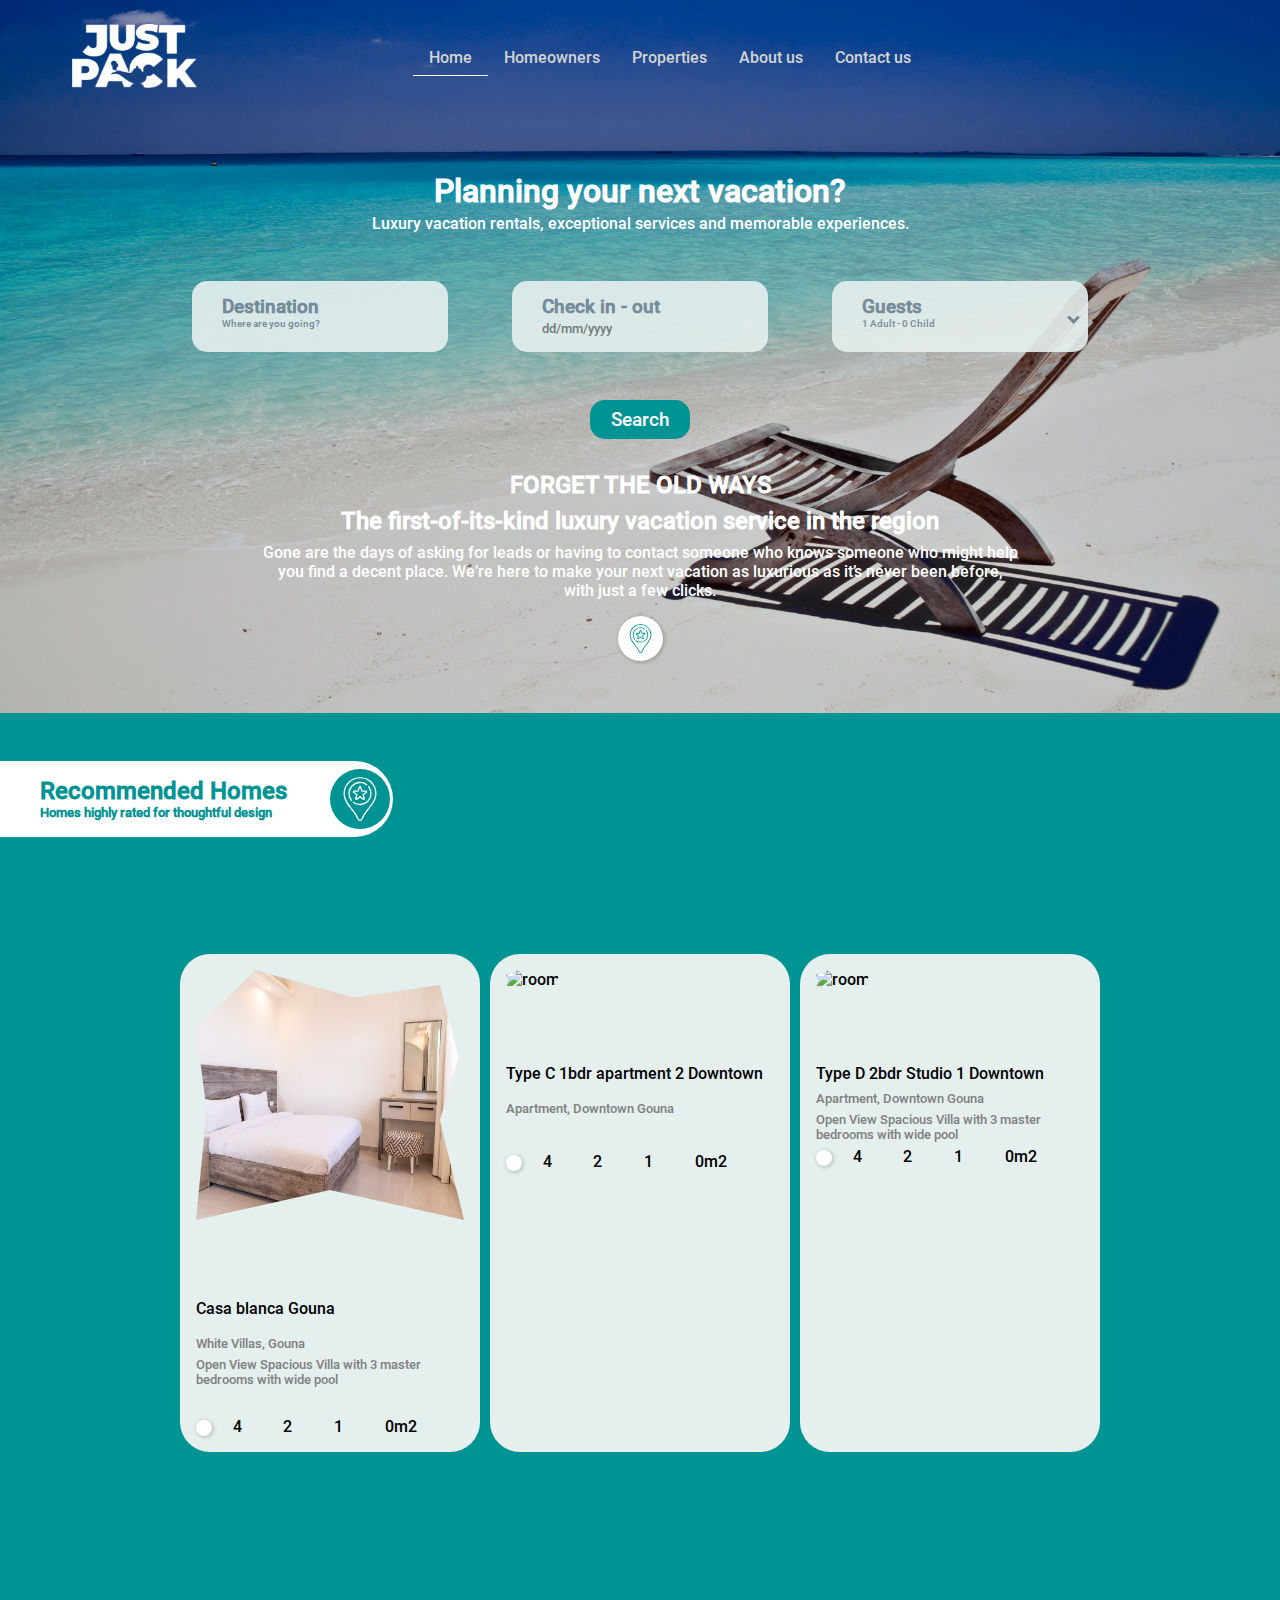
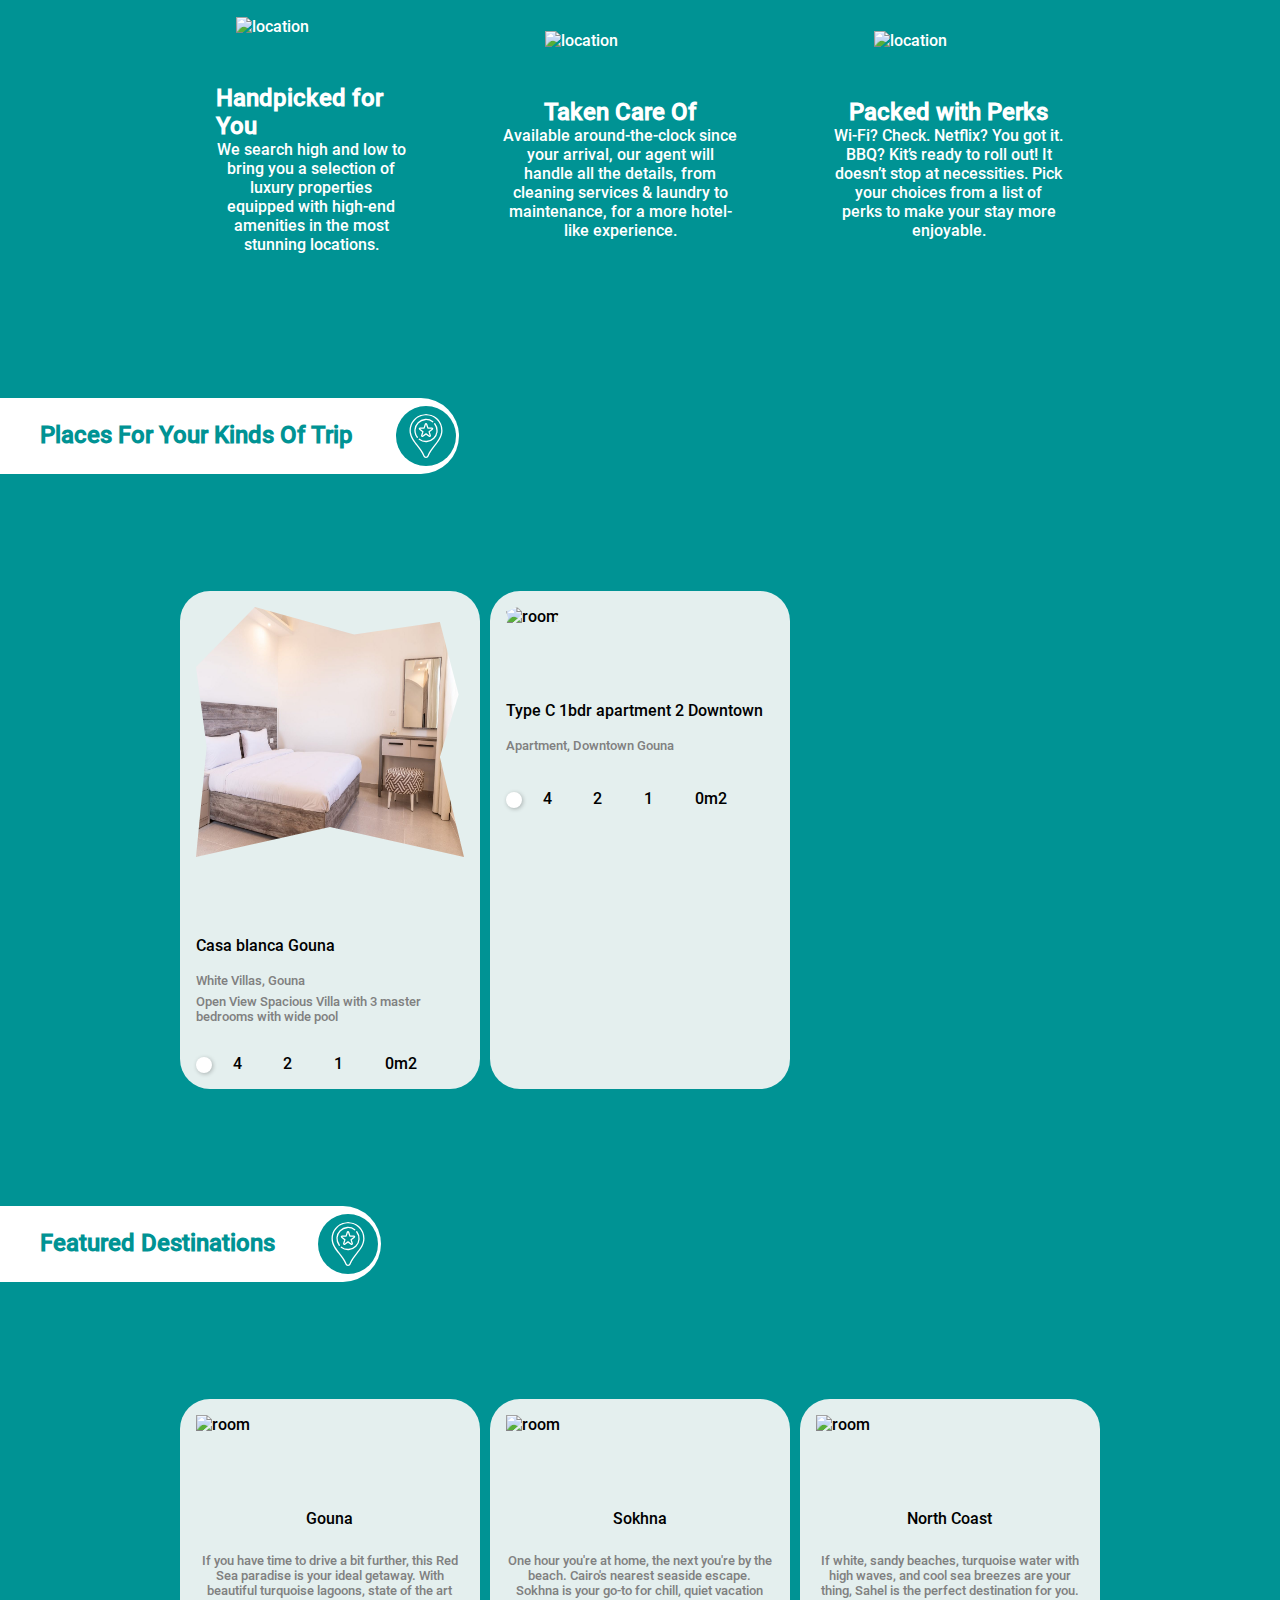
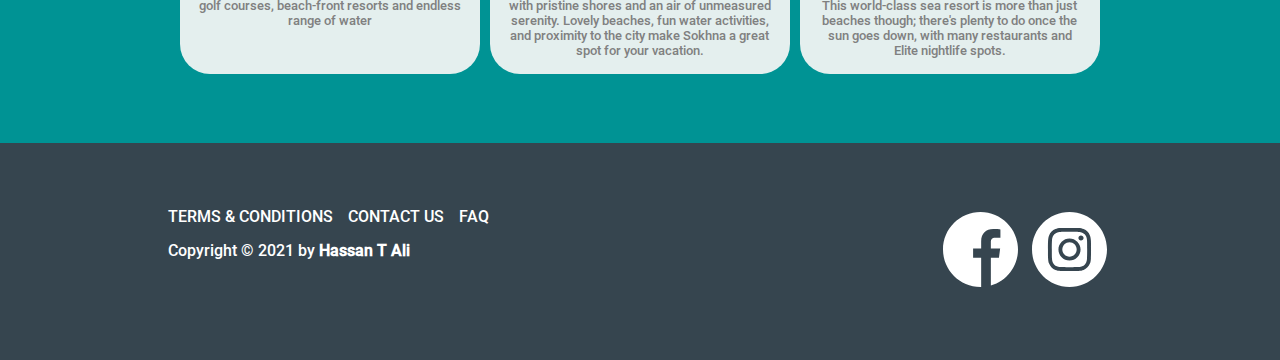
==== commit 35c9bea3: "add Data Picker library" ====
--- a/index.html
+++ b/index.html
@@ -11,6 +11,11 @@
     <link rel="stylesheet" href="https://cdnjs.cloudflare.com/ajax/libs/font-awesome/6.0.0-beta3/css/all.min.css"
         integrity="sha512-Fo3rlrZj/k7ujTnHg4CGR2D7kSs0v4LLanw2qksYuRlEzO+tcaEPQogQ0KaoGN26/zrn20ImR1DfuLWnOo7aBA=="
         crossorigin="anonymous" referrerpolicy="no-referrer" />
+
+    <script type="text/javascript" src="https://cdn.jsdelivr.net/jquery/latest/jquery.min.js"></script>
+    <script type="text/javascript" src="https://cdn.jsdelivr.net/momentjs/latest/moment.min.js"></script>
+    <script type="text/javascript" src="https://cdn.jsdelivr.net/npm/daterangepicker/daterangepicker.min.js"></script>
+    <link rel="stylesheet" type="text/css" href="https://cdn.jsdelivr.net/npm/daterangepicker/daterangepicker.css" />
 </head>
 
 <body>
@@ -63,23 +68,10 @@
                 </div>
                 <div class="form-content form-calender">
                     <div class="form-content-text">
-                        <div class="overlay overlay-calender"></div>
                         <i class="fas fa-calendar-alt icon-user fa-2x"></i>
                         <div class="destination-btn-desc">
                             <h3>Check in - out</h3>
-                            <p class="date-in-out x-small"><span class="selected-date-element">dd/mm/yyyy</span> - <span
-                                    class="selected-date-element-two">dd/mm/yyyy</span></p>
-                        </div>
-                    </div>
-                    <div class="dates">
-                        <div class="month">
-                            <div class="arrows prev-mth">&lt;</div>
-                            <div class="mth"></div>
-                            <!-- <div class="mth-next"></div> -->
-                            <div class="arrows next-mth">&gt;</div>
-                        </div>
-                        <div class="days">
-
+                            <input type="text" name="daterange" placeholder="dd/mm/yyyy" class="datarange" />
                         </div>
                     </div>
                 </div>
@@ -684,7 +676,7 @@
     </div>
     <div class="side-bar" id="side-bar">
         <nav>
-            <i class="arrow left arrow-sidebar" id="sidebar-left-arrow"></i>
+            <i class="arrow left-arrow arrow-sidebar" id="sidebar-left-arrow"></i>
             <a href="#">Home</a>
             <hr>
             <nav>
--- a/CSS/style.css
+++ b/CSS/style.css
@@ -60,7 +60,7 @@
   -webkit-transform: rotate(45deg);
 }
 
-.left {
+.left-arrow {
   transform: rotate(135deg);
   -webkit-transform: rotate(135deg);
 }
@@ -185,6 +185,7 @@
   border-radius: 15px;
   color: white;
   margin-bottom: 2rem;
+  cursor: pointer;
 }
 
 .guest-item {
@@ -250,53 +251,14 @@
 .date-in-out {
   font-size: xx-small;
 }
-.dates {
-  display: none;
-  position: absolute;
-  top: 48%;
-  width: 25%;
-  background-color: #fff;
-}
-.dates.active-dates {
-  display: block;
-}
-.month {
-  display: flex;
-  justify-content: space-between;
-  align-items: center;
-  border: 2px solid #eee;
-}
-.month .arrows {
-  width: 35px;
-  height: 35px;
-  display: flex;
-  justify-content: center;
-  align-items: center;
-  color: #313131;
-  font-size: 20px;
+
+.datarange {
+  background-color: transparent;
+  border: none;
   cursor: pointer;
 }
-.month .arrows:hover {
-  background-color: #f3f3f3;
-}
-.month .arrows:active {
-  background-color: #00ca85;
-}
-.dates .days {
-  height: 200px;
-  display: grid;
-  grid-template-columns: repeat(7, 1fr);
-}
-.dates .days .day {
-  display: flex;
-  justify-content: center;
-  align-items: center;
-  color: #313131;
-  cursor: pointer;
-}
-
-.dates .days .day.selected {
-  background-color: #00ca85;
+.datarange:focus {
+  outline: none;
 }
 
 .guests {
